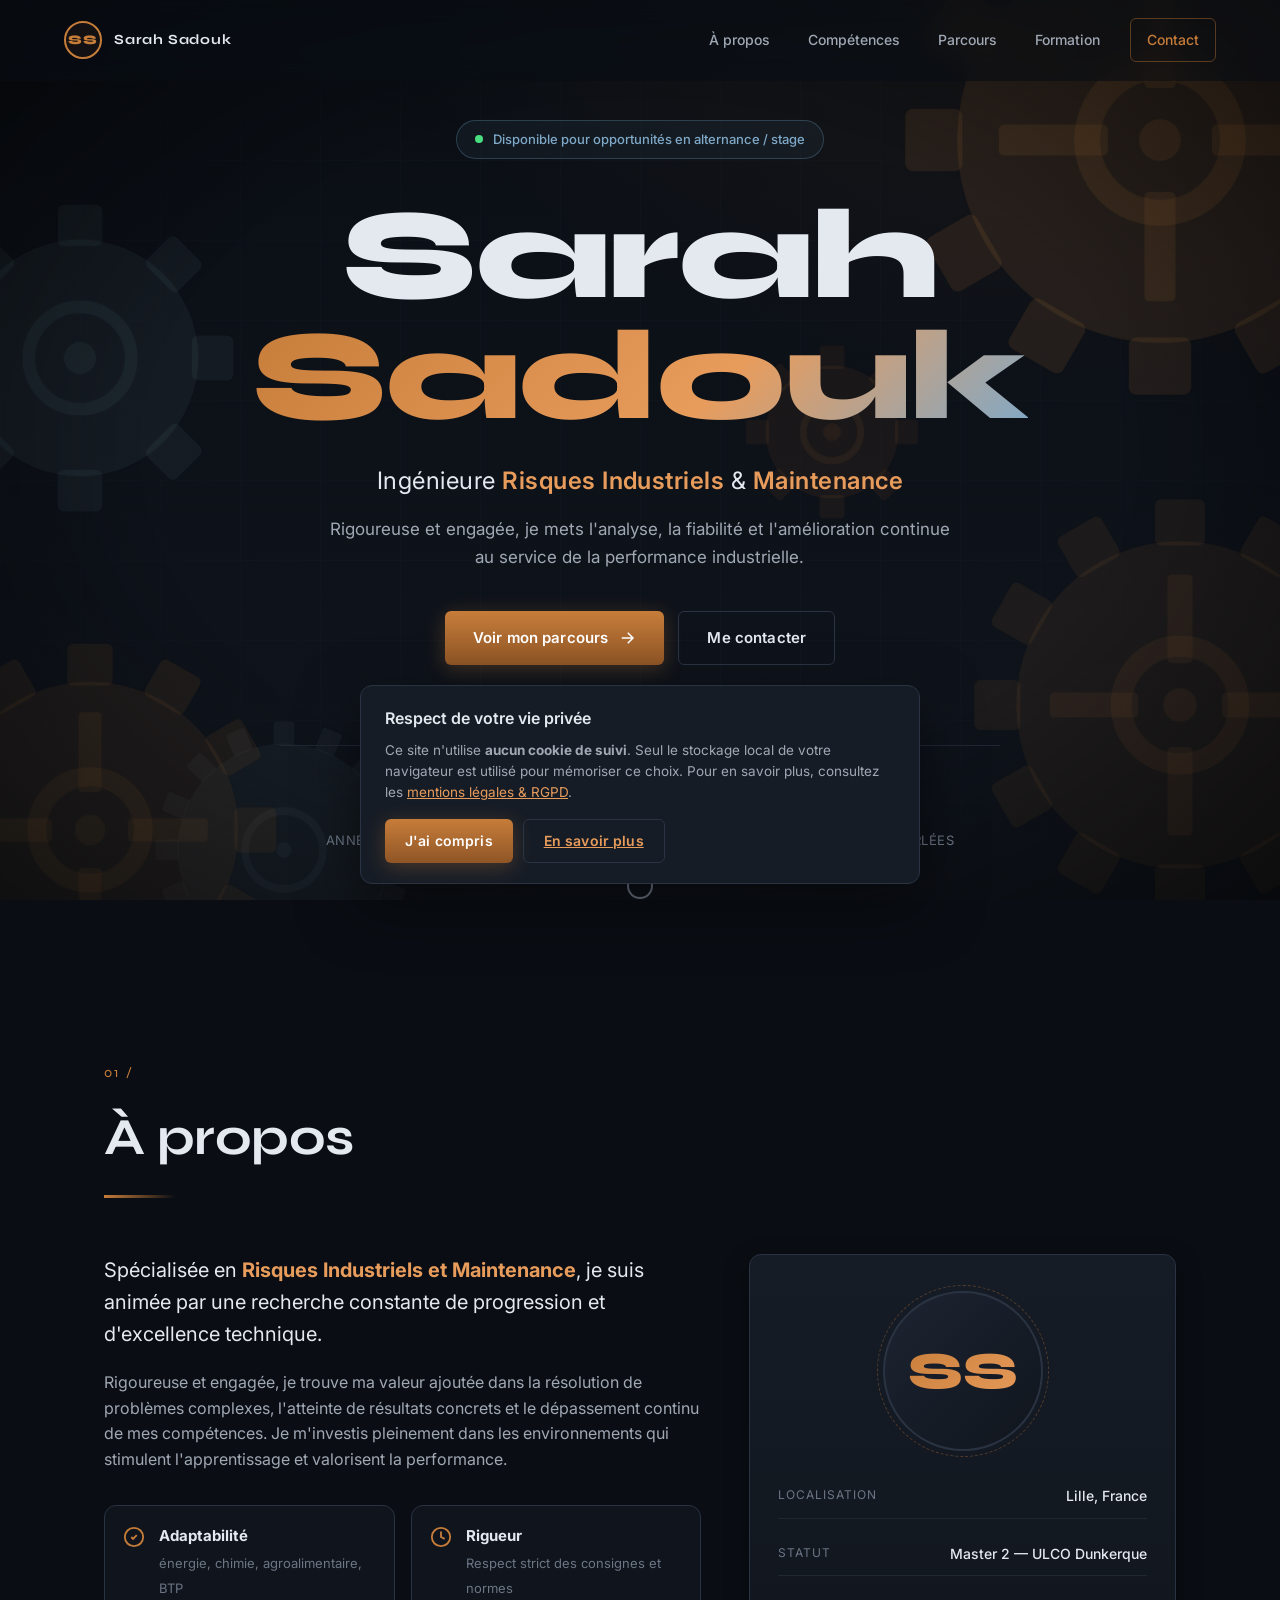
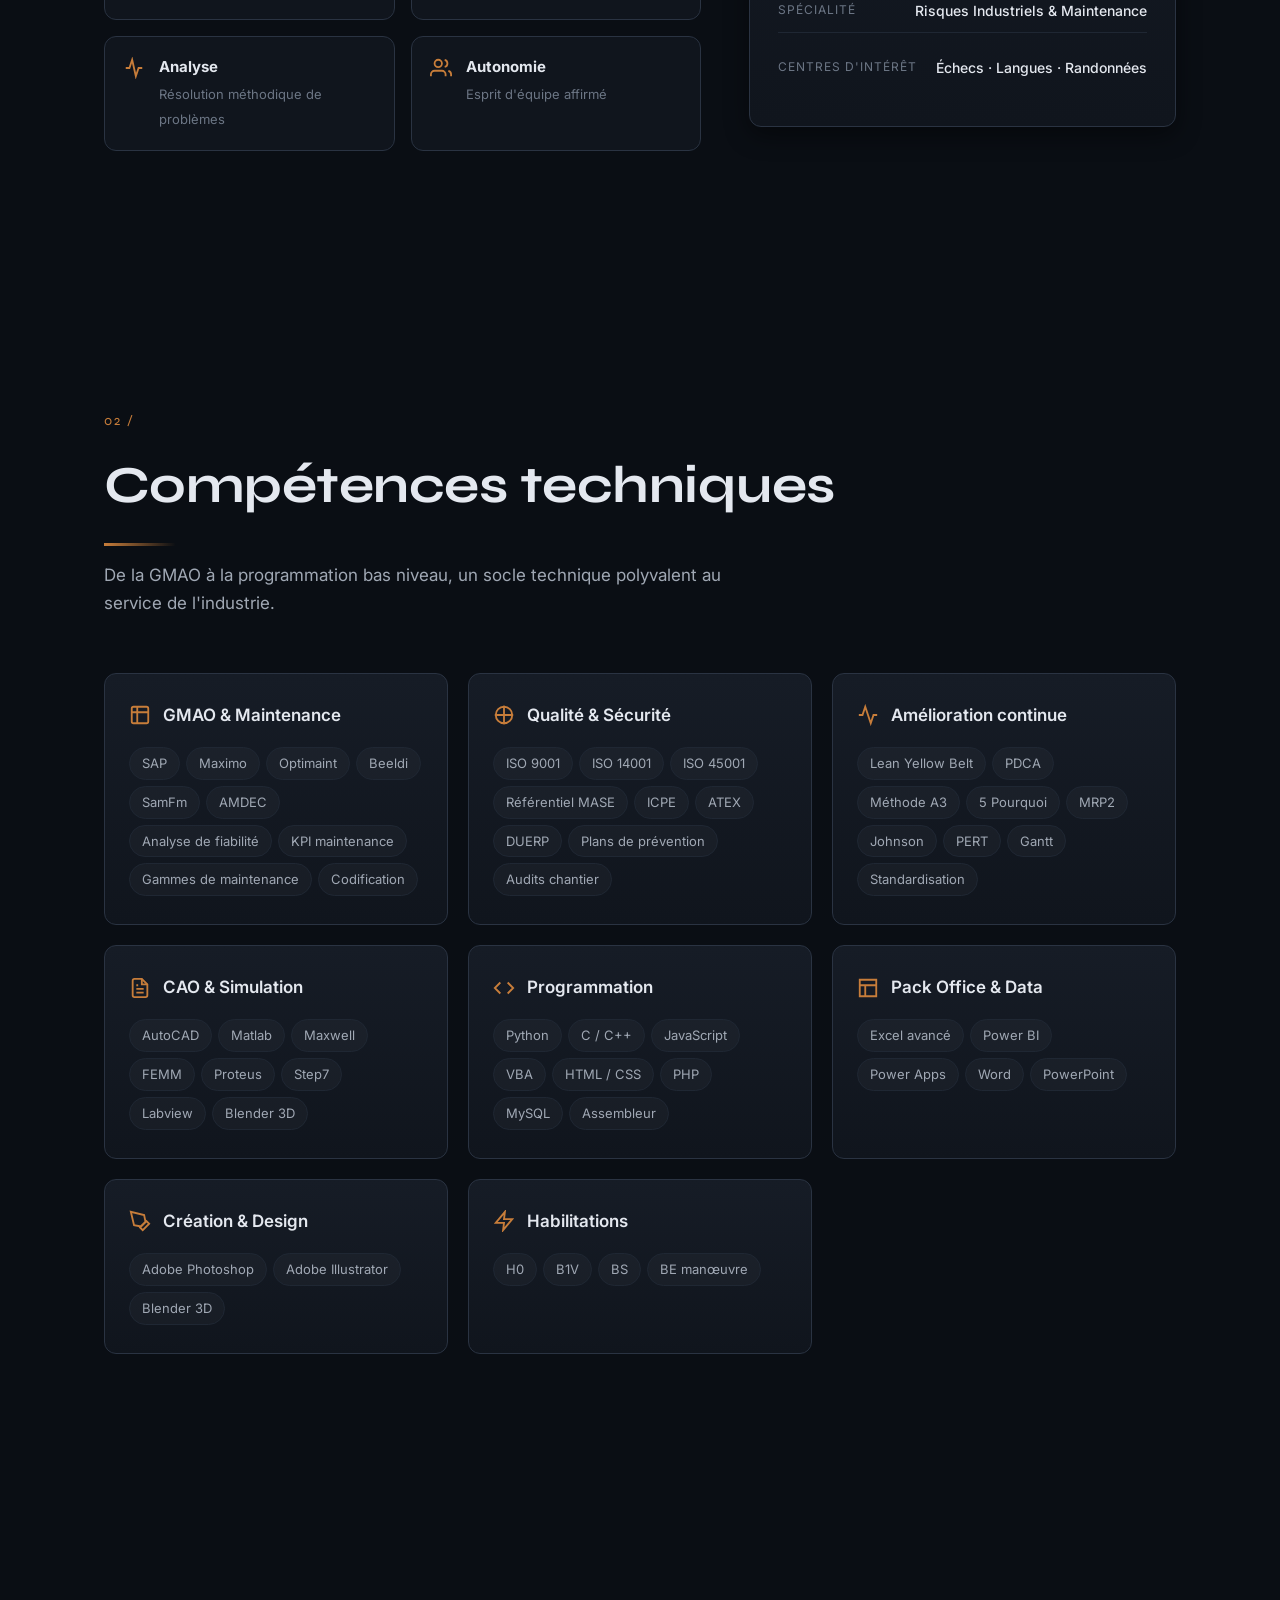
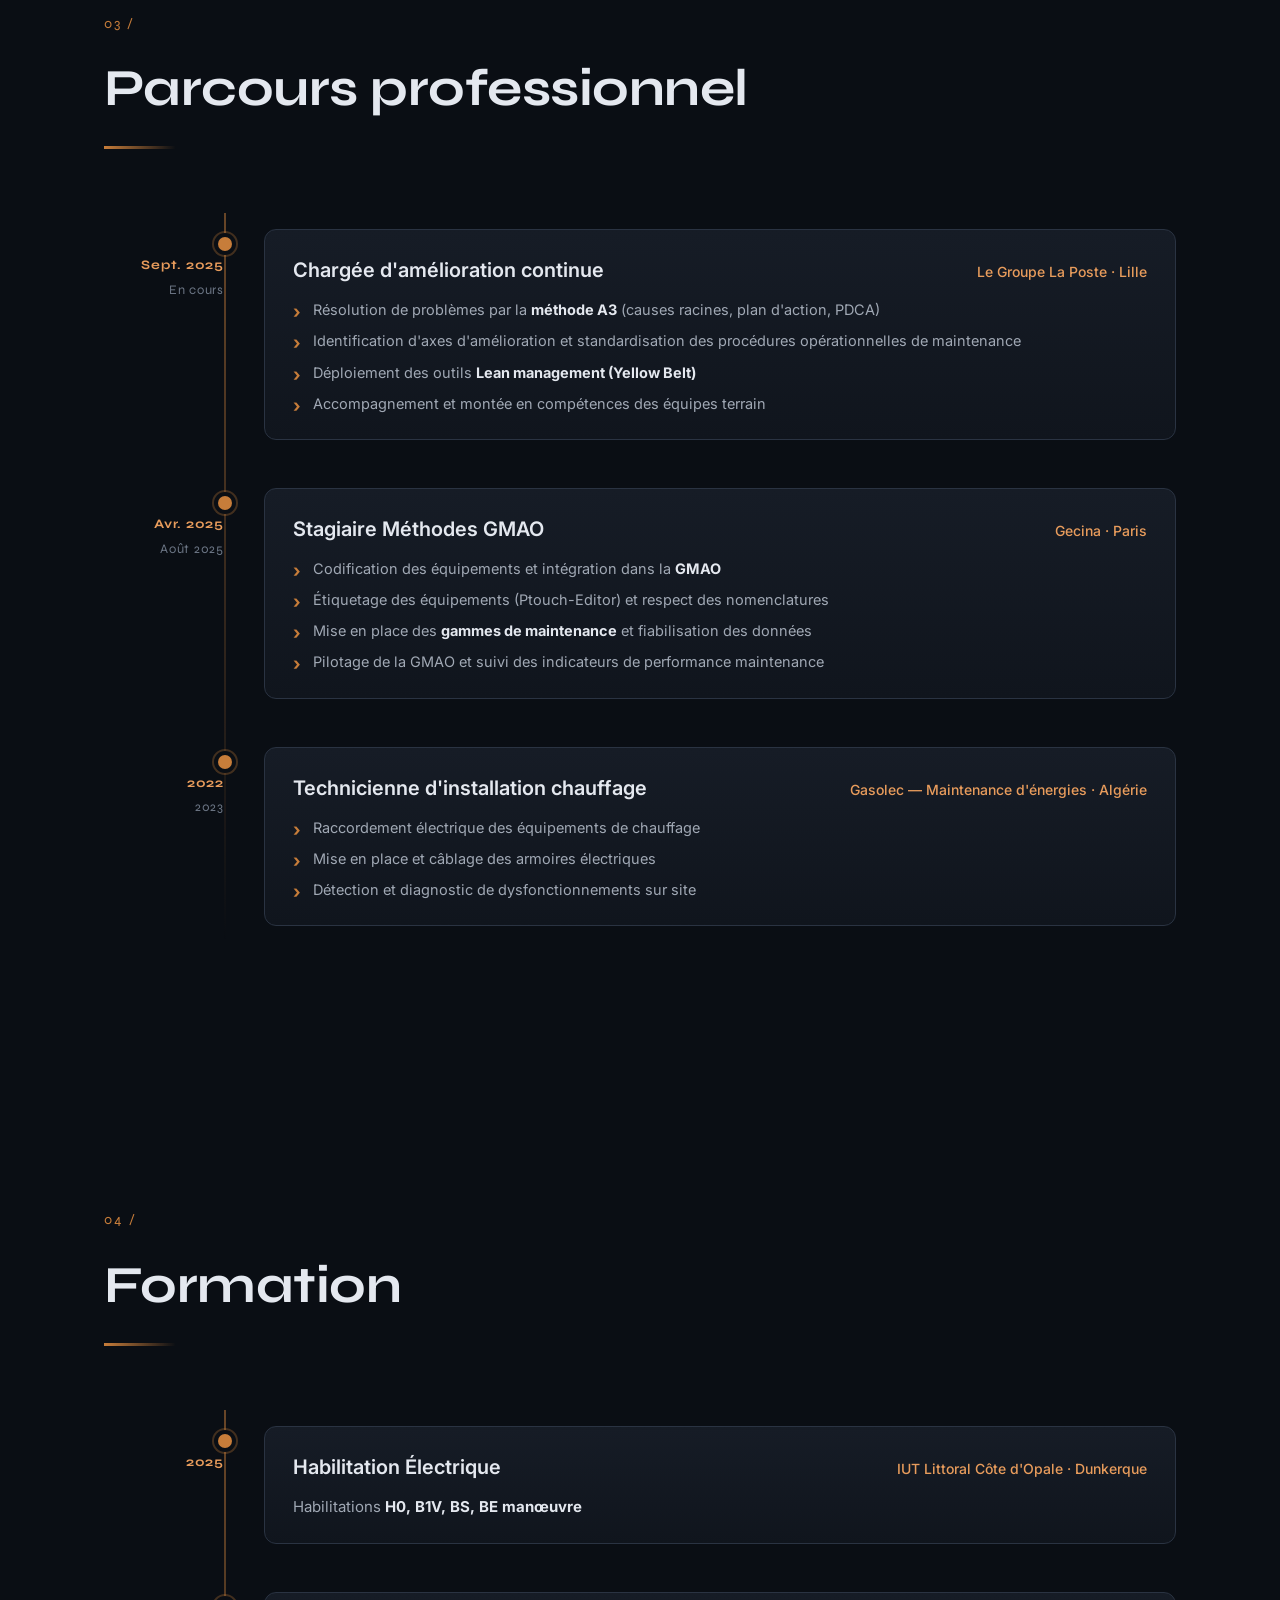
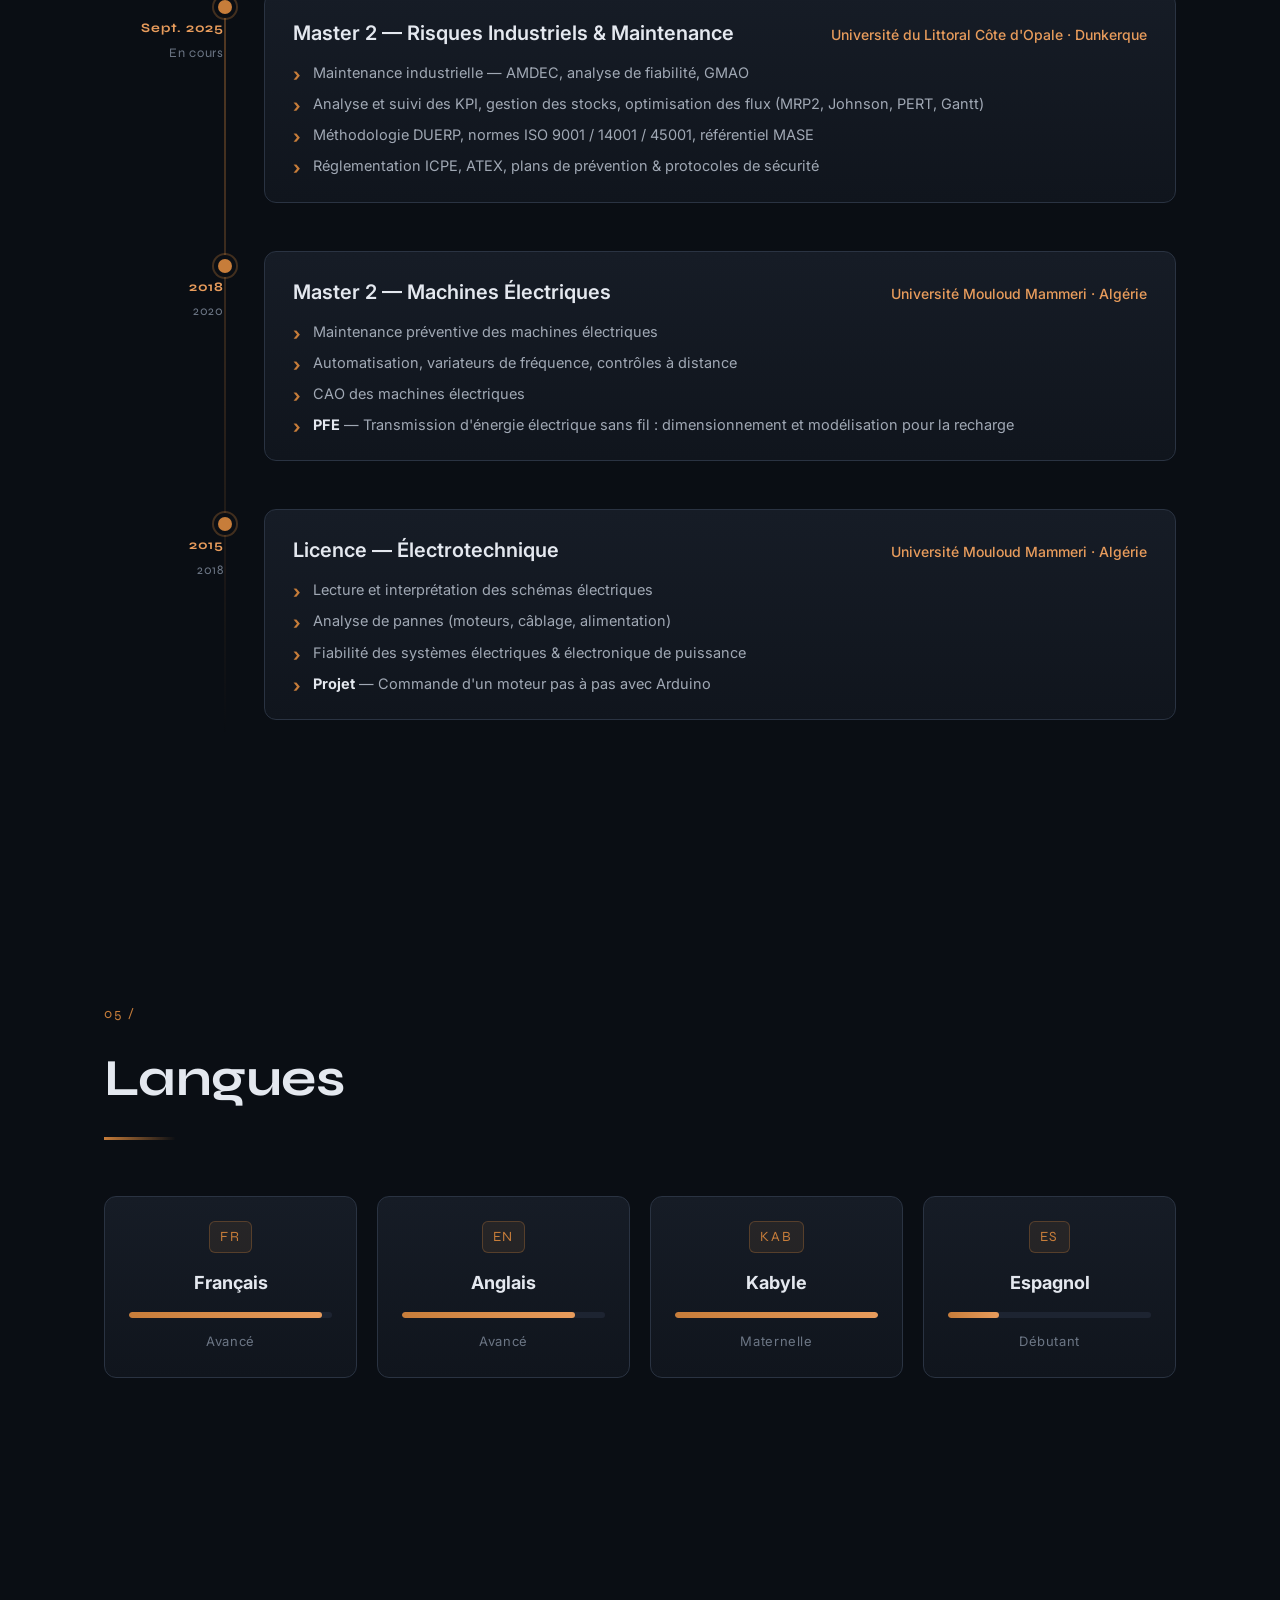
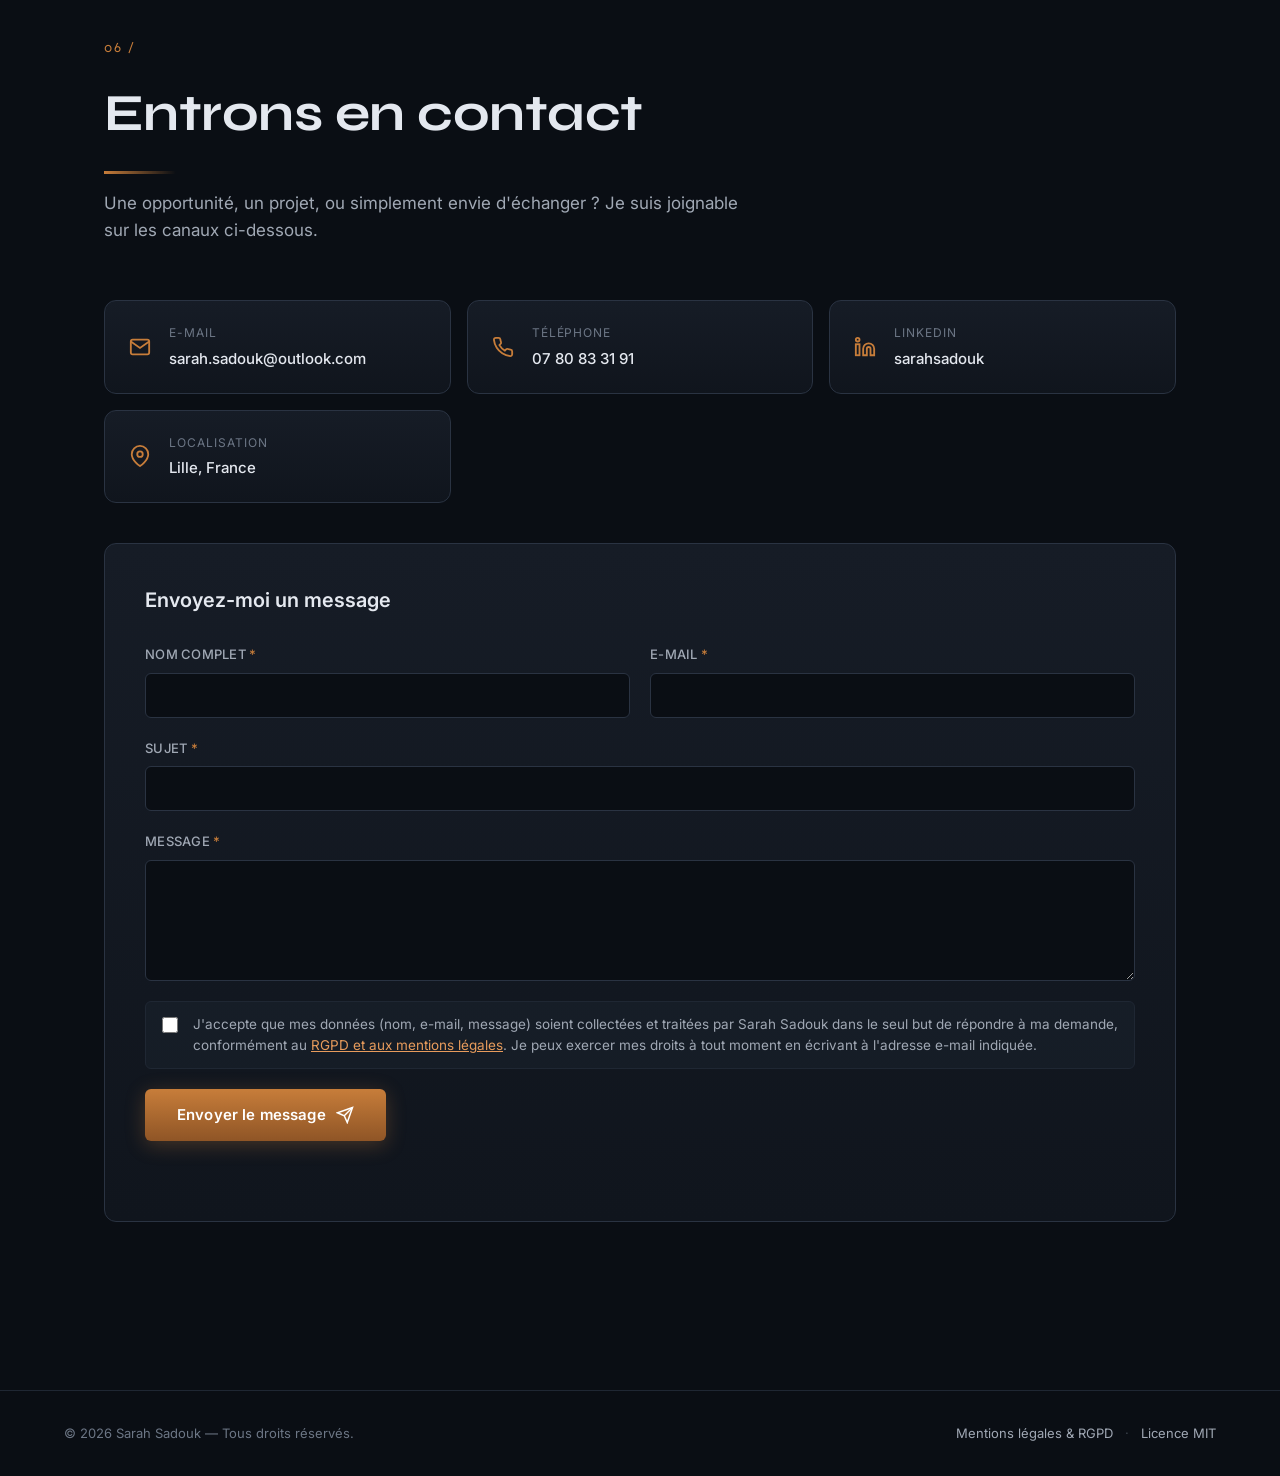
==== index.html @ bdd1e077 "refactor: swap Orbitron for Syne + scroll-driven gear rotation - font: Orbitron → Syne (more elegant" ====
<!DOCTYPE html>
<html lang="fr">
<head>
  <meta charset="UTF-8" />
  <meta name="viewport" content="width=device-width, initial-scale=1.0" />
  <meta name="description" content="Portfolio de Sarah Sadouk, ingénieure spécialisée en Risques Industriels et Maintenance, basée à Lille." />
  <meta name="author" content="Sarah Sadouk" />
  <title>Sarah Sadouk — Ingénieure Risques Industriels & Maintenance</title>
  <link rel="preconnect" href="https://fonts.googleapis.com" />
  <link rel="preconnect" href="https://fonts.gstatic.com" crossorigin />
  <link href="https://fonts.googleapis.com/css2?family=Syne:wght@500;600;700;800&family=Inter:wght@300;400;500;600;700&display=swap" rel="stylesheet" />
  <link rel="stylesheet" href="style.css" />
</head>
<body>

  <!-- Engrenages d'arrière-plan -->
  <div class="gears-bg" aria-hidden="true">
    <svg class="gear gear-1" viewBox="-100 -100 200 200"><use href="#gear-shape-12" /></svg>
    <svg class="gear gear-2" viewBox="-100 -100 200 200"><use href="#gear-shape-8" /></svg>
    <svg class="gear gear-3" viewBox="-100 -100 200 200"><use href="#gear-shape-12" /></svg>
    <svg class="gear gear-4" viewBox="-100 -100 200 200"><use href="#gear-shape-16" /></svg>
    <svg class="gear gear-5" viewBox="-100 -100 200 200"><use href="#gear-shape-8" /></svg>
    <svg class="gear gear-6" viewBox="-100 -100 200 200"><use href="#gear-shape-12" /></svg>
    <div class="grid-overlay"></div>
    <div class="vignette"></div>
  </div>

  <!-- Définitions SVG réutilisables -->
  <svg width="0" height="0" style="position:absolute" aria-hidden="true">
    <defs>
      <!-- Engrenage 12 dents -->
      <g id="gear-shape-12">
        <g>
          <rect x="-12" y="-98" width="24" height="22" rx="3" />
          <rect x="-12" y="-98" width="24" height="22" rx="3" transform="rotate(30)" />
          <rect x="-12" y="-98" width="24" height="22" rx="3" transform="rotate(60)" />
          <rect x="-12" y="-98" width="24" height="22" rx="3" transform="rotate(90)" />
          <rect x="-12" y="-98" width="24" height="22" rx="3" transform="rotate(120)" />
          <rect x="-12" y="-98" width="24" height="22" rx="3" transform="rotate(150)" />
          <rect x="-12" y="-98" width="24" height="22" rx="3" transform="rotate(180)" />
          <rect x="-12" y="-98" width="24" height="22" rx="3" transform="rotate(210)" />
          <rect x="-12" y="-98" width="24" height="22" rx="3" transform="rotate(240)" />
          <rect x="-12" y="-98" width="24" height="22" rx="3" transform="rotate(270)" />
          <rect x="-12" y="-98" width="24" height="22" rx="3" transform="rotate(300)" />
          <rect x="-12" y="-98" width="24" height="22" rx="3" transform="rotate(330)" />
          <circle r="78" />
          <circle r="28" fill="transparent" stroke="currentColor" stroke-width="10" />
          <circle r="8" />
          <!-- Branches -->
          <rect x="-6" y="-62" width="12" height="42" rx="2" />
          <rect x="-6" y="-62" width="12" height="42" rx="2" transform="rotate(90)" />
          <rect x="-6" y="-62" width="12" height="42" rx="2" transform="rotate(180)" />
          <rect x="-6" y="-62" width="12" height="42" rx="2" transform="rotate(270)" />
        </g>
      </g>
      <!-- Engrenage 8 dents -->
      <g id="gear-shape-8">
        <g>
          <rect x="-14" y="-96" width="28" height="26" rx="4" />
          <rect x="-14" y="-96" width="28" height="26" rx="4" transform="rotate(45)" />
          <rect x="-14" y="-96" width="28" height="26" rx="4" transform="rotate(90)" />
          <rect x="-14" y="-96" width="28" height="26" rx="4" transform="rotate(135)" />
          <rect x="-14" y="-96" width="28" height="26" rx="4" transform="rotate(180)" />
          <rect x="-14" y="-96" width="28" height="26" rx="4" transform="rotate(225)" />
          <rect x="-14" y="-96" width="28" height="26" rx="4" transform="rotate(270)" />
          <rect x="-14" y="-96" width="28" height="26" rx="4" transform="rotate(315)" />
          <circle r="74" />
          <circle r="32" fill="transparent" stroke="currentColor" stroke-width="8" />
          <circle r="10" />
        </g>
      </g>
      <!-- Engrenage 16 dents -->
      <g id="gear-shape-16">
        <g>
          <rect x="-8" y="-99" width="16" height="18" rx="2" />
          <rect x="-8" y="-99" width="16" height="18" rx="2" transform="rotate(22.5)" />
          <rect x="-8" y="-99" width="16" height="18" rx="2" transform="rotate(45)" />
          <rect x="-8" y="-99" width="16" height="18" rx="2" transform="rotate(67.5)" />
          <rect x="-8" y="-99" width="16" height="18" rx="2" transform="rotate(90)" />
          <rect x="-8" y="-99" width="16" height="18" rx="2" transform="rotate(112.5)" />
          <rect x="-8" y="-99" width="16" height="18" rx="2" transform="rotate(135)" />
          <rect x="-8" y="-99" width="16" height="18" rx="2" transform="rotate(157.5)" />
          <rect x="-8" y="-99" width="16" height="18" rx="2" transform="rotate(180)" />
          <rect x="-8" y="-99" width="16" height="18" rx="2" transform="rotate(202.5)" />
          <rect x="-8" y="-99" width="16" height="18" rx="2" transform="rotate(225)" />
          <rect x="-8" y="-99" width="16" height="18" rx="2" transform="rotate(247.5)" />
          <rect x="-8" y="-99" width="16" height="18" rx="2" transform="rotate(270)" />
          <rect x="-8" y="-99" width="16" height="18" rx="2" transform="rotate(292.5)" />
          <rect x="-8" y="-99" width="16" height="18" rx="2" transform="rotate(315)" />
          <rect x="-8" y="-99" width="16" height="18" rx="2" transform="rotate(337.5)" />
          <circle r="82" />
          <circle r="30" fill="transparent" stroke="currentColor" stroke-width="6" />
          <circle r="6" />
        </g>
      </g>
    </defs>
  </svg>

  <!-- Barre de navigation -->
  <nav class="nav">
    <a href="#hero" class="nav-logo">
      <span class="logo-mark">SS</span>
      <span class="logo-text">Sarah Sadouk</span>
    </a>
    <button class="nav-toggle" aria-label="Ouvrir le menu" aria-expanded="false">
      <span></span><span></span><span></span>
    </button>
    <ul class="nav-links">
      <li><a href="#about">À propos</a></li>
      <li><a href="#competences">Compétences</a></li>
      <li><a href="#experiences">Parcours</a></li>
      <li><a href="#formations">Formation</a></li>
      <li><a href="#contact" class="cta">Contact</a></li>
    </ul>
  </nav>

  <main>

    <!-- HERO -->
    <section id="hero" class="hero">
      <div class="hero-content">
        <div class="hero-tag">
          <span class="pulse"></span>
          Disponible pour opportunités en alternance / stage
        </div>
        <h1 class="hero-title">
          <span class="title-line">Sarah</span>
          <span class="title-line accent">Sadouk</span>
        </h1>
        <p class="hero-subtitle">
          Ingénieure <strong>Risques Industriels</strong> &amp; <strong>Maintenance</strong>
        </p>
        <p class="hero-desc">
          Rigoureuse et engagée, je mets l'analyse, la fiabilité et l'amélioration continue au service de la performance industrielle.
        </p>
        <div class="hero-actions">
          <a href="#experiences" class="btn btn-primary">
            Voir mon parcours
            <svg width="18" height="18" viewBox="0 0 24 24" fill="none" stroke="currentColor" stroke-width="2"><path d="M5 12h14M13 5l7 7-7 7"/></svg>
          </a>
          <a href="#contact" class="btn btn-ghost">Me contacter</a>
        </div>
        <div class="hero-stats">
          <div class="stat"><span class="stat-num">10+</span><span class="stat-label">Années de formation technique</span></div>
          <div class="stat"><span class="stat-num">5</span><span class="stat-label">GMAO maîtrisées</span></div>
          <div class="stat"><span class="stat-num">4</span><span class="stat-label">Langues parlées</span></div>
        </div>
      </div>

      <a href="#about" class="scroll-indicator" aria-label="Descendre">
        <span></span>
      </a>
    </section>

    <!-- À PROPOS -->
    <section id="about" class="section">
      <div class="section-head">
        <span class="section-num">01 /</span>
        <h2 class="section-title">À propos</h2>
      </div>
      <div class="about-grid">
        <div class="about-text">
          <p class="lead">
            Spécialisée en <strong>Risques Industriels et Maintenance</strong>, je suis animée par une recherche constante de progression et d'excellence technique.
          </p>
          <p>
            Rigoureuse et engagée, je trouve ma valeur ajoutée dans la résolution de problèmes complexes, l'atteinte de résultats concrets et le dépassement continu de mes compétences. Je m'investis pleinement dans les environnements qui stimulent l'apprentissage et valorisent la performance.
          </p>
          <div class="traits">
            <div class="trait">
              <svg viewBox="0 0 24 24" fill="none" stroke="currentColor" stroke-width="2"><path d="M9 12l2 2 4-4"/><circle cx="12" cy="12" r="10"/></svg>
              <div><strong>Adaptabilité</strong><span>énergie, chimie, agroalimentaire, BTP</span></div>
            </div>
            <div class="trait">
              <svg viewBox="0 0 24 24" fill="none" stroke="currentColor" stroke-width="2"><circle cx="12" cy="12" r="10"/><path d="M12 6v6l4 2"/></svg>
              <div><strong>Rigueur</strong><span>Respect strict des consignes et normes</span></div>
            </div>
            <div class="trait">
              <svg viewBox="0 0 24 24" fill="none" stroke="currentColor" stroke-width="2"><path d="M3 12h4l3-9 4 18 3-9h4"/></svg>
              <div><strong>Analyse</strong><span>Résolution méthodique de problèmes</span></div>
            </div>
            <div class="trait">
              <svg viewBox="0 0 24 24" fill="none" stroke="currentColor" stroke-width="2"><path d="M17 21v-2a4 4 0 0 0-4-4H5a4 4 0 0 0-4 4v2"/><circle cx="9" cy="7" r="4"/><path d="M23 21v-2a4 4 0 0 0-3-3.87M16 3.13a4 4 0 0 1 0 7.75"/></svg>
              <div><strong>Autonomie</strong><span>Esprit d'équipe affirmé</span></div>
            </div>
          </div>
        </div>

        <div class="about-card">
          <div class="about-photo">
            <div class="photo-frame">
              <div class="photo-initials">SS</div>
              <div class="photo-ring"></div>
            </div>
          </div>
          <dl class="info-list">
            <div><dt>Localisation</dt><dd>Lille, France</dd></div>
            <div><dt>Statut</dt><dd>Master 2 — ULCO Dunkerque</dd></div>
            <div><dt>Spécialité</dt><dd>Risques Industriels &amp; Maintenance</dd></div>
            <div><dt>Centres d'intérêt</dt><dd>Échecs · Langues · Randonnées</dd></div>
          </dl>
        </div>
      </div>
    </section>

    <!-- COMPÉTENCES -->
    <section id="competences" class="section">
      <div class="section-head">
        <span class="section-num">02 /</span>
        <h2 class="section-title">Compétences techniques</h2>
        <p class="section-intro">De la GMAO à la programmation bas niveau, un socle technique polyvalent au service de l'industrie.</p>
      </div>

      <div class="comp-grid">
        <article class="comp-card">
          <header>
            <svg viewBox="0 0 24 24" fill="none" stroke="currentColor" stroke-width="2"><rect x="3" y="3" width="18" height="18" rx="2"/><path d="M3 9h18M9 3v18"/></svg>
            <h3>GMAO &amp; Maintenance</h3>
          </header>
          <ul class="tag-list">
            <li>SAP</li><li>Maximo</li><li>Optimaint</li><li>Beeldi</li><li>SamFm</li>
            <li>AMDEC</li><li>Analyse de fiabilité</li><li>KPI maintenance</li>
            <li>Gammes de maintenance</li><li>Codification</li>
          </ul>
        </article>

        <article class="comp-card">
          <header>
            <svg viewBox="0 0 24 24" fill="none" stroke="currentColor" stroke-width="2"><path d="M12 2v20M2 12h20"/><circle cx="12" cy="12" r="9"/></svg>
            <h3>Qualité &amp; Sécurité</h3>
          </header>
          <ul class="tag-list">
            <li>ISO 9001</li><li>ISO 14001</li><li>ISO 45001</li><li>Référentiel MASE</li>
            <li>ICPE</li><li>ATEX</li><li>DUERP</li><li>Plans de prévention</li>
            <li>Audits chantier</li>
          </ul>
        </article>

        <article class="comp-card">
          <header>
            <svg viewBox="0 0 24 24" fill="none" stroke="currentColor" stroke-width="2"><path d="M22 12h-4l-3 9L9 3l-3 9H2"/></svg>
            <h3>Amélioration continue</h3>
          </header>
          <ul class="tag-list">
            <li>Lean Yellow Belt</li><li>PDCA</li><li>Méthode A3</li><li>5 Pourquoi</li>
            <li>MRP2</li><li>Johnson</li><li>PERT</li><li>Gantt</li>
            <li>Standardisation</li>
          </ul>
        </article>

        <article class="comp-card">
          <header>
            <svg viewBox="0 0 24 24" fill="none" stroke="currentColor" stroke-width="2"><path d="M14 2H6a2 2 0 0 0-2 2v16a2 2 0 0 0 2 2h12a2 2 0 0 0 2-2V8z"/><path d="M14 2v6h6M16 13H8M16 17H8M10 9H8"/></svg>
            <h3>CAO &amp; Simulation</h3>
          </header>
          <ul class="tag-list">
            <li>AutoCAD</li><li>Matlab</li><li>Maxwell</li><li>FEMM</li>
            <li>Proteus</li><li>Step7</li><li>Labview</li><li>Blender 3D</li>
          </ul>
        </article>

        <article class="comp-card">
          <header>
            <svg viewBox="0 0 24 24" fill="none" stroke="currentColor" stroke-width="2"><polyline points="16 18 22 12 16 6"/><polyline points="8 6 2 12 8 18"/></svg>
            <h3>Programmation</h3>
          </header>
          <ul class="tag-list">
            <li>Python</li><li>C / C++</li><li>JavaScript</li><li>VBA</li>
            <li>HTML / CSS</li><li>PHP</li><li>MySQL</li><li>Assembleur</li>
          </ul>
        </article>

        <article class="comp-card">
          <header>
            <svg viewBox="0 0 24 24" fill="none" stroke="currentColor" stroke-width="2"><path d="M3 3h18v18H3z"/><path d="M3 9h18M9 21V9"/></svg>
            <h3>Pack Office &amp; Data</h3>
          </header>
          <ul class="tag-list">
            <li>Excel avancé</li><li>Power BI</li><li>Power Apps</li>
            <li>Word</li><li>PowerPoint</li>
          </ul>
        </article>

        <article class="comp-card">
          <header>
            <svg viewBox="0 0 24 24" fill="none" stroke="currentColor" stroke-width="2"><path d="M12 19l7-7 3 3-7 7-3-3z"/><path d="M18 13l-1.5-7.5L2 2l3.5 14.5L13 18l5-5z"/></svg>
            <h3>Création &amp; Design</h3>
          </header>
          <ul class="tag-list">
            <li>Adobe Photoshop</li><li>Adobe Illustrator</li><li>Blender 3D</li>
          </ul>
        </article>

        <article class="comp-card">
          <header>
            <svg viewBox="0 0 24 24" fill="none" stroke="currentColor" stroke-width="2"><path d="M13 2L3 14h9l-1 8 10-12h-9l1-8z"/></svg>
            <h3>Habilitations</h3>
          </header>
          <ul class="tag-list">
            <li>H0</li><li>B1V</li><li>BS</li><li>BE manœuvre</li>
          </ul>
        </article>
      </div>
    </section>

    <!-- EXPÉRIENCES -->
    <section id="experiences" class="section">
      <div class="section-head">
        <span class="section-num">03 /</span>
        <h2 class="section-title">Parcours professionnel</h2>
      </div>

      <ol class="timeline">
        <li class="timeline-item">
          <div class="timeline-date">
            <span class="date-start">Sept. 2025</span>
            <span class="date-end">En cours</span>
          </div>
          <div class="timeline-body">
            <div class="timeline-head">
              <h3>Chargée d'amélioration continue</h3>
              <span class="timeline-company">Le Groupe La Poste · Lille</span>
            </div>
            <ul class="timeline-points">
              <li>Résolution de problèmes par la <strong>méthode A3</strong> (causes racines, plan d'action, PDCA)</li>
              <li>Identification d'axes d'amélioration et standardisation des procédures opérationnelles de maintenance</li>
              <li>Déploiement des outils <strong>Lean management (Yellow Belt)</strong></li>
              <li>Accompagnement et montée en compétences des équipes terrain</li>
            </ul>
          </div>
        </li>

        <li class="timeline-item">
          <div class="timeline-date">
            <span class="date-start">Avr. 2025</span>
            <span class="date-end">Août 2025</span>
          </div>
          <div class="timeline-body">
            <div class="timeline-head">
              <h3>Stagiaire Méthodes GMAO</h3>
              <span class="timeline-company">Gecina · Paris</span>
            </div>
            <ul class="timeline-points">
              <li>Codification des équipements et intégration dans la <strong>GMAO</strong></li>
              <li>Étiquetage des équipements (Ptouch-Editor) et respect des nomenclatures</li>
              <li>Mise en place des <strong>gammes de maintenance</strong> et fiabilisation des données</li>
              <li>Pilotage de la GMAO et suivi des indicateurs de performance maintenance</li>
            </ul>
          </div>
        </li>

        <li class="timeline-item">
          <div class="timeline-date">
            <span class="date-start">2022</span>
            <span class="date-end">2023</span>
          </div>
          <div class="timeline-body">
            <div class="timeline-head">
              <h3>Technicienne d'installation chauffage</h3>
              <span class="timeline-company">Gasolec — Maintenance d'énergies · Algérie</span>
            </div>
            <ul class="timeline-points">
              <li>Raccordement électrique des équipements de chauffage</li>
              <li>Mise en place et câblage des armoires électriques</li>
              <li>Détection et diagnostic de dysfonctionnements sur site</li>
            </ul>
          </div>
        </li>
      </ol>
    </section>

    <!-- FORMATIONS -->
    <section id="formations" class="section">
      <div class="section-head">
        <span class="section-num">04 /</span>
        <h2 class="section-title">Formation</h2>
      </div>

      <ol class="timeline timeline-alt">
        <li class="timeline-item">
          <div class="timeline-date">
            <span class="date-start">2025</span>
          </div>
          <div class="timeline-body">
            <div class="timeline-head">
              <h3>Habilitation Électrique</h3>
              <span class="timeline-company">IUT Littoral Côte d'Opale · Dunkerque</span>
            </div>
            <p class="timeline-lead">Habilitations <strong>H0, B1V, BS, BE manœuvre</strong></p>
          </div>
        </li>

        <li class="timeline-item">
          <div class="timeline-date">
            <span class="date-start">Sept. 2025</span>
            <span class="date-end">En cours</span>
          </div>
          <div class="timeline-body">
            <div class="timeline-head">
              <h3>Master 2 — Risques Industriels &amp; Maintenance</h3>
              <span class="timeline-company">Université du Littoral Côte d'Opale · Dunkerque</span>
            </div>
            <ul class="timeline-points">
              <li>Maintenance industrielle — AMDEC, analyse de fiabilité, GMAO</li>
              <li>Analyse et suivi des KPI, gestion des stocks, optimisation des flux (MRP2, Johnson, PERT, Gantt)</li>
              <li>Méthodologie DUERP, normes ISO 9001 / 14001 / 45001, référentiel MASE</li>
              <li>Réglementation ICPE, ATEX, plans de prévention &amp; protocoles de sécurité</li>
            </ul>
          </div>
        </li>

        <li class="timeline-item">
          <div class="timeline-date">
            <span class="date-start">2018</span>
            <span class="date-end">2020</span>
          </div>
          <div class="timeline-body">
            <div class="timeline-head">
              <h3>Master 2 — Machines Électriques</h3>
              <span class="timeline-company">Université Mouloud Mammeri · Algérie</span>
            </div>
            <ul class="timeline-points">
              <li>Maintenance préventive des machines électriques</li>
              <li>Automatisation, variateurs de fréquence, contrôles à distance</li>
              <li>CAO des machines électriques</li>
              <li><strong>PFE</strong> — Transmission d'énergie électrique sans fil : dimensionnement et modélisation pour la recharge</li>
            </ul>
          </div>
        </li>

        <li class="timeline-item">
          <div class="timeline-date">
            <span class="date-start">2015</span>
            <span class="date-end">2018</span>
          </div>
          <div class="timeline-body">
            <div class="timeline-head">
              <h3>Licence — Électrotechnique</h3>
              <span class="timeline-company">Université Mouloud Mammeri · Algérie</span>
            </div>
            <ul class="timeline-points">
              <li>Lecture et interprétation des schémas électriques</li>
              <li>Analyse de pannes (moteurs, câblage, alimentation)</li>
              <li>Fiabilité des systèmes électriques &amp; électronique de puissance</li>
              <li><strong>Projet</strong> — Commande d'un moteur pas à pas avec Arduino</li>
            </ul>
          </div>
        </li>
      </ol>
    </section>

    <!-- LANGUES -->
    <section id="langues" class="section">
      <div class="section-head">
        <span class="section-num">05 /</span>
        <h2 class="section-title">Langues</h2>
      </div>
      <div class="lang-grid">
        <div class="lang-card">
          <span class="lang-flag">FR</span>
          <h3>Français</h3>
          <div class="lang-bar"><span style="width:95%"></span></div>
          <span class="lang-level">Avancé</span>
        </div>
        <div class="lang-card">
          <span class="lang-flag">EN</span>
          <h3>Anglais</h3>
          <div class="lang-bar"><span style="width:85%"></span></div>
          <span class="lang-level">Avancé</span>
        </div>
        <div class="lang-card">
          <span class="lang-flag">KAB</span>
          <h3>Kabyle</h3>
          <div class="lang-bar"><span style="width:100%"></span></div>
          <span class="lang-level">Maternelle</span>
        </div>
        <div class="lang-card">
          <span class="lang-flag">ES</span>
          <h3>Espagnol</h3>
          <div class="lang-bar"><span style="width:25%"></span></div>
          <span class="lang-level">Débutant</span>
        </div>
      </div>
    </section>

    <!-- CONTACT -->
    <section id="contact" class="section contact">
      <div class="section-head">
        <span class="section-num">06 /</span>
        <h2 class="section-title">Entrons en contact</h2>
        <p class="section-intro">Une opportunité, un projet, ou simplement envie d'échanger ? Je suis joignable sur les canaux ci-dessous.</p>
      </div>

      <div class="contact-grid">
        <a class="contact-card" href="mailto:sarah.sadouk@outlook.com">
          <svg viewBox="0 0 24 24" fill="none" stroke="currentColor" stroke-width="2"><path d="M4 4h16c1.1 0 2 .9 2 2v12c0 1.1-.9 2-2 2H4c-1.1 0-2-.9-2-2V6c0-1.1.9-2 2-2z"/><polyline points="22,6 12,13 2,6"/></svg>
          <div>
            <span class="contact-label">E-mail</span>
            <span class="contact-value">sarah.sadouk@outlook.com</span>
          </div>
        </a>

        <a class="contact-card" href="tel:+33780833191">
          <svg viewBox="0 0 24 24" fill="none" stroke="currentColor" stroke-width="2"><path d="M22 16.92v3a2 2 0 0 1-2.18 2 19.79 19.79 0 0 1-8.63-3.07 19.5 19.5 0 0 1-6-6 19.79 19.79 0 0 1-3.07-8.67A2 2 0 0 1 4.11 2h3a2 2 0 0 1 2 1.72 12.84 12.84 0 0 0 .7 2.81 2 2 0 0 1-.45 2.11L8.09 9.91a16 16 0 0 0 6 6l1.27-1.27a2 2 0 0 1 2.11-.45 12.84 12.84 0 0 0 2.81.7A2 2 0 0 1 22 16.92z"/></svg>
          <div>
            <span class="contact-label">Téléphone</span>
            <span class="contact-value">07 80 83 31 91</span>
          </div>
        </a>

        <a class="contact-card" href="https://www.linkedin.com/in/sarahsadouk-0279a5334" target="_blank" rel="noopener">
          <svg viewBox="0 0 24 24" fill="none" stroke="currentColor" stroke-width="2"><path d="M16 8a6 6 0 0 1 6 6v7h-4v-7a2 2 0 0 0-4 0v7h-4v-7a6 6 0 0 1 6-6z"/><rect x="2" y="9" width="4" height="12"/><circle cx="4" cy="4" r="2"/></svg>
          <div>
            <span class="contact-label">LinkedIn</span>
            <span class="contact-value">sarahsadouk</span>
          </div>
        </a>

        <div class="contact-card static">
          <svg viewBox="0 0 24 24" fill="none" stroke="currentColor" stroke-width="2"><path d="M21 10c0 7-9 13-9 13s-9-6-9-13a9 9 0 0 1 18 0z"/><circle cx="12" cy="10" r="3"/></svg>
          <div>
            <span class="contact-label">Localisation</span>
            <span class="contact-value">Lille, France</span>
          </div>
        </div>
      </div>

      <!-- Formulaire de contact (Formspree) -->
      <form id="contact-form" class="contact-form" action="https://formspree.io/f/YOUR_FORMSPREE_ID" method="POST" novalidate>
        <h3 class="form-title">Envoyez-moi un message</h3>

        <div class="form-row">
          <label class="field">
            <span class="field-label">Nom complet <em>*</em></span>
            <input type="text" name="name" required autocomplete="name" />
          </label>
          <label class="field">
            <span class="field-label">E-mail <em>*</em></span>
            <input type="email" name="email" required autocomplete="email" />
          </label>
        </div>

        <label class="field">
          <span class="field-label">Sujet <em>*</em></span>
          <input type="text" name="subject" required />
        </label>

        <label class="field">
          <span class="field-label">Message <em>*</em></span>
          <textarea name="message" rows="5" required></textarea>
        </label>

        <!-- Honeypot anti-spam -->
        <input type="text" name="_gotcha" style="display:none" tabindex="-1" autocomplete="off" aria-hidden="true" />

        <label class="field-check">
          <input type="checkbox" name="rgpd-consent" required />
          <span>
            J'accepte que mes données (nom, e-mail, message) soient collectées et traitées par Sarah Sadouk dans le seul but de répondre à ma demande, conformément au <a href="mentions-legales.html" target="_blank" rel="noopener">RGPD et aux mentions légales</a>. Je peux exercer mes droits à tout moment en écrivant à l'adresse e-mail indiquée.
          </span>
        </label>

        <button type="submit" class="btn btn-primary form-submit">
          <span class="btn-label">Envoyer le message</span>
          <svg width="18" height="18" viewBox="0 0 24 24" fill="none" stroke="currentColor" stroke-width="2"><line x1="22" y1="2" x2="11" y2="13"/><polygon points="22 2 15 22 11 13 2 9 22 2"/></svg>
        </button>

        <p class="form-feedback" role="status" aria-live="polite"></p>
      </form>
    </section>

  </main>

  <!-- Bannière d'information RGPD -->
  <div class="cookie-banner" id="cookie-banner" role="dialog" aria-labelledby="cookie-title" aria-describedby="cookie-desc" hidden>
    <div class="cookie-inner">
      <h3 id="cookie-title">Respect de votre vie privée</h3>
      <p id="cookie-desc">
        Ce site n'utilise <strong>aucun cookie de suivi</strong>. Seul le stockage local de votre navigateur est utilisé pour mémoriser ce choix. Pour en savoir plus, consultez les <a href="mentions-legales.html">mentions légales &amp; RGPD</a>.
      </p>
      <div class="cookie-actions">
        <button type="button" class="btn btn-primary" id="cookie-accept">J'ai compris</button>
        <a href="mentions-legales.html" class="btn btn-ghost">En savoir plus</a>
      </div>
    </div>
  </div>

  <footer class="footer">
    <div class="footer-inner">
      <span>© <span id="year"></span> Sarah Sadouk — Tous droits réservés.</span>
      <span class="footer-meta">
        <a href="mentions-legales.html">Mentions légales &amp; RGPD</a>
        <span class="sep">·</span>
        <a href="https://github.com/sarah-sadouk/Portfolio/blob/main/LICENSE" target="_blank" rel="noopener">Licence MIT</a>
      </span>
    </div>
  </footer>

  <script src="script.js"></script>
</body>
</html>
---- style.css ----
/* =========================================================
   Portfolio Sarah Sadouk — Industrial Theme
   ========================================================= */

:root {
  /* Palette industrielle */
  --bg-0: #0a0e14;
  --bg-1: #10151d;
  --bg-2: #161c26;
  --bg-3: #1d2431;
  --line: #2a3342;
  --line-soft: #1f2733;

  --text: #e4e8ef;
  --text-dim: #a0a8b4;
  --text-mute: #6c7685;

  --copper: #c77d3a;
  --copper-bright: #e89c5c;
  --copper-dark: #8f5526;
  --steel: #5d8aa8;
  --steel-bright: #7fa9c9;

  --gear-tint: rgba(199, 125, 58, 0.08);

  --radius: 6px;
  --radius-lg: 12px;

  --shadow-sm: 0 1px 2px rgba(0,0,0,.4);
  --shadow-md: 0 8px 24px rgba(0,0,0,.45);
  --shadow-lg: 0 20px 60px rgba(0,0,0,.5);

  --t-fast: 180ms cubic-bezier(.2,.8,.2,1);
  --t-med: 360ms cubic-bezier(.2,.8,.2,1);

  --font-display: 'Syne', 'Inter', system-ui, sans-serif;
  --font-body: 'Inter', system-ui, -apple-system, Segoe UI, Roboto, sans-serif;

  --container: 1200px;
}

/* Reset */
*, *::before, *::after { box-sizing: border-box; }
html { scroll-behavior: smooth; scroll-padding-top: 80px; }
body {
  margin: 0;
  font-family: var(--font-body);
  font-size: 16px;
  line-height: 1.6;
  color: var(--text);
  background: var(--bg-0);
  -webkit-font-smoothing: antialiased;
  overflow-x: hidden;
}

img { max-width: 100%; display: block; }
button { font: inherit; cursor: pointer; border: none; background: none; color: inherit; }
a { color: inherit; text-decoration: none; }

/* =========================================================
   Arrière-plan industriel — Engrenages + Grille + Vignette
   ========================================================= */
.gears-bg {
  position: fixed;
  inset: 0;
  z-index: -1;
  pointer-events: none;
  background:
    radial-gradient(1200px 800px at 85% -10%, rgba(199,125,58,.08), transparent 60%),
    radial-gradient(900px 700px at -10% 110%, rgba(93,138,168,.08), transparent 60%),
    linear-gradient(180deg, var(--bg-0) 0%, var(--bg-1) 100%);
  overflow: hidden;
}

.grid-overlay {
  position: absolute;
  inset: 0;
  background-image:
    linear-gradient(var(--line-soft) 1px, transparent 1px),
    linear-gradient(90deg, var(--line-soft) 1px, transparent 1px);
  background-size: 80px 80px;
  opacity: .18;
  mask-image: radial-gradient(ellipse at center, #000 40%, transparent 85%);
  -webkit-mask-image: radial-gradient(ellipse at center, #000 40%, transparent 85%);
}

.vignette {
  position: absolute;
  inset: 0;
  background: radial-gradient(ellipse at center, transparent 55%, rgba(0,0,0,.55) 100%);
}

/* Engrenages */
.gear {
  position: absolute;
  color: var(--gear-tint);
  fill: currentColor;
  will-change: transform;
  filter: drop-shadow(0 0 1px rgba(199,125,58,.25));
}

/* Position et taille des engrenages (rotation pilotée par JS au scroll) */
.gear-1 { width: 520px; height: 520px; top: -120px; right: -140px; color: rgba(199,125,58,.10); }
.gear-2 { width: 320px; height: 320px; top: 22%; left: -80px; color: rgba(93,138,168,.08); }
.gear-3 { width: 420px; height: 420px; top: 55%; right: -110px; color: rgba(199,125,58,.07); }
.gear-4 { width: 260px; height: 260px; top: 80%; left: 12%; color: rgba(93,138,168,.07); }
.gear-5 { width: 180px; height: 180px; top: 38%; left: 58%; color: rgba(199,125,58,.06); }
.gear-6 { width: 380px; height: 380px; bottom: -120px; left: -100px; color: rgba(199,125,58,.08); }

/* Rotation du cercle pointillé autour de la photo (indépendant du scroll) */
@keyframes rotateRing { to { transform: rotate(360deg); } }

/* =========================================================
   Navigation
   ========================================================= */
.nav {
  position: fixed;
  top: 0; left: 0; right: 0;
  z-index: 50;
  display: flex;
  align-items: center;
  justify-content: space-between;
  padding: 18px clamp(20px, 5vw, 64px);
  backdrop-filter: blur(12px) saturate(140%);
  -webkit-backdrop-filter: blur(12px) saturate(140%);
  background: rgba(10, 14, 20, 0.65);
  border-bottom: 1px solid transparent;
  transition: background var(--t-med), border-color var(--t-med), padding var(--t-med);
}

.nav.scrolled {
  background: rgba(10, 14, 20, 0.88);
  border-bottom-color: var(--line-soft);
  padding-top: 12px;
  padding-bottom: 12px;
}

.nav-logo {
  display: flex;
  align-items: center;
  gap: 12px;
  font-family: var(--font-display);
  font-weight: 700;
  letter-spacing: 0.05em;
}

.logo-mark {
  display: inline-grid;
  place-items: center;
  width: 38px; height: 38px;
  border: 2px solid var(--copper);
  border-radius: 50%;
  color: var(--copper);
  font-size: 13px;
  font-weight: 800;
  background: rgba(199,125,58,.06);
}

.logo-text { font-size: 14px; color: var(--text); }

.nav-links {
  display: flex;
  align-items: center;
  gap: 6px;
  list-style: none;
  margin: 0; padding: 0;
}

.nav-links a {
  display: inline-block;
  padding: 10px 16px;
  font-size: 14px;
  font-weight: 500;
  color: var(--text-dim);
  border-radius: var(--radius);
  transition: color var(--t-fast), background var(--t-fast);
}

.nav-links a:hover { color: var(--text); background: rgba(255,255,255,.04); }

.nav-links a.cta {
  color: var(--copper);
  border: 1px solid rgba(199,125,58,.4);
  margin-left: 8px;
}
.nav-links a.cta:hover { background: rgba(199,125,58,.12); color: var(--copper-bright); }

.nav-toggle {
  display: none;
  flex-direction: column;
  gap: 5px;
  padding: 8px;
}
.nav-toggle span {
  display: block;
  width: 22px;
  height: 2px;
  background: var(--text);
  transition: transform var(--t-fast), opacity var(--t-fast);
}
.nav-toggle[aria-expanded="true"] span:nth-child(1) { transform: translateY(7px) rotate(45deg); }
.nav-toggle[aria-expanded="true"] span:nth-child(2) { opacity: 0; }
.nav-toggle[aria-expanded="true"] span:nth-child(3) { transform: translateY(-7px) rotate(-45deg); }

/* =========================================================
   Layout général
   ========================================================= */
main { padding-top: 0; }

.section {
  max-width: var(--container);
  margin: 0 auto;
  padding: clamp(80px, 10vw, 140px) clamp(20px, 5vw, 64px);
  position: relative;
}

.section-head { margin-bottom: 56px; }

.section-num {
  display: inline-block;
  font-family: var(--font-display);
  font-size: 14px;
  letter-spacing: 0.15em;
  color: var(--copper);
  margin-bottom: 12px;
}

.section-title {
  font-family: var(--font-display);
  font-size: clamp(30px, 5vw, 52px);
  font-weight: 700;
  margin: 0 0 16px;
  letter-spacing: -0.01em;
  color: var(--text);
}

.section-title::after {
  content: '';
  display: block;
  width: 72px;
  height: 3px;
  background: linear-gradient(90deg, var(--copper), transparent);
  margin-top: 16px;
}

.section-intro {
  max-width: 640px;
  color: var(--text-dim);
  font-size: 17px;
  margin: 0;
}

/* =========================================================
   HERO
   ========================================================= */
.hero {
  min-height: 100vh;
  display: flex;
  align-items: center;
  justify-content: center;
  padding: 120px clamp(20px, 5vw, 64px) 80px;
  position: relative;
}

.hero-content {
  max-width: 960px;
  text-align: center;
}

.hero-tag {
  display: inline-flex;
  align-items: center;
  gap: 10px;
  padding: 8px 18px;
  border: 1px solid rgba(93,138,168,.35);
  background: rgba(93,138,168,.08);
  border-radius: 999px;
  font-size: 13px;
  color: var(--steel-bright);
  margin-bottom: 36px;
  font-weight: 500;
}

.pulse {
  width: 8px; height: 8px;
  border-radius: 50%;
  background: #4ade80;
  box-shadow: 0 0 0 0 rgba(74, 222, 128, 0.6);
  animation: pulse 2s infinite;
}

@keyframes pulse {
  0%,100% { box-shadow: 0 0 0 0 rgba(74,222,128,.6); }
  70%     { box-shadow: 0 0 0 12px rgba(74,222,128,0); }
}

.hero-title {
  font-family: var(--font-display);
  font-weight: 800;
  font-size: clamp(56px, 10vw, 128px);
  line-height: 0.95;
  margin: 0 0 24px;
  letter-spacing: -0.02em;
}

.title-line { display: block; }
.title-line.accent {
  background: linear-gradient(135deg, var(--copper) 0%, var(--copper-bright) 60%, var(--steel-bright) 100%);
  -webkit-background-clip: text;
  background-clip: text;
  color: transparent;
}

.hero-subtitle {
  font-size: clamp(18px, 2.2vw, 24px);
  color: var(--text);
  margin: 0 0 16px;
  font-weight: 400;
  letter-spacing: 0.02em;
}
.hero-subtitle strong { color: var(--copper-bright); font-weight: 600; }

.hero-desc {
  max-width: 620px;
  margin: 0 auto 40px;
  color: var(--text-dim);
  font-size: 17px;
}

.hero-actions {
  display: flex;
  gap: 14px;
  justify-content: center;
  flex-wrap: wrap;
  margin-bottom: 80px;
}

.btn {
  display: inline-flex;
  align-items: center;
  gap: 10px;
  padding: 14px 28px;
  border-radius: var(--radius);
  font-size: 15px;
  font-weight: 600;
  letter-spacing: 0.01em;
  transition: transform var(--t-fast), background var(--t-fast), color var(--t-fast), border-color var(--t-fast);
  cursor: pointer;
}

.btn-primary {
  background: linear-gradient(180deg, var(--copper), var(--copper-dark));
  color: #fff;
  box-shadow: 0 4px 20px rgba(199,125,58,.3);
}
.btn-primary:hover { transform: translateY(-2px); box-shadow: 0 8px 28px rgba(199,125,58,.4); }

.btn-ghost {
  background: transparent;
  color: var(--text);
  border: 1px solid var(--line);
}
.btn-ghost:hover { border-color: var(--copper); color: var(--copper-bright); }

.hero-stats {
  display: flex;
  justify-content: center;
  gap: clamp(24px, 5vw, 64px);
  flex-wrap: wrap;
  padding-top: 40px;
  border-top: 1px solid var(--line-soft);
  max-width: 720px;
  margin: 0 auto;
}

.stat { text-align: center; }
.stat-num {
  display: block;
  font-family: var(--font-display);
  font-size: 36px;
  font-weight: 700;
  color: var(--copper-bright);
  line-height: 1;
}
.stat-label {
  display: block;
  margin-top: 8px;
  font-size: 13px;
  color: var(--text-mute);
  letter-spacing: 0.03em;
  text-transform: uppercase;
}

.scroll-indicator {
  position: absolute;
  bottom: 32px;
  left: 50%;
  transform: translateX(-50%);
  width: 26px;
  height: 42px;
  border: 2px solid var(--text-mute);
  border-radius: 14px;
  display: grid;
  place-items: start center;
  padding-top: 8px;
}
.scroll-indicator span {
  display: block;
  width: 4px; height: 8px;
  background: var(--copper);
  border-radius: 2px;
  animation: scrollDown 1.8s infinite;
}
@keyframes scrollDown {
  0%   { opacity: 0; transform: translateY(0); }
  30%  { opacity: 1; }
  100% { opacity: 0; transform: translateY(14px); }
}

/* =========================================================
   À PROPOS
   ========================================================= */
.about-grid {
  display: grid;
  grid-template-columns: 1.4fr 1fr;
  gap: 48px;
  align-items: start;
}

.about-text .lead {
  font-size: 20px;
  color: var(--text);
  margin-top: 0;
}
.about-text .lead strong { color: var(--copper-bright); }
.about-text p { color: var(--text-dim); }

.traits {
  display: grid;
  grid-template-columns: 1fr 1fr;
  gap: 16px;
  margin-top: 32px;
}

.trait {
  display: flex;
  gap: 14px;
  padding: 18px;
  border: 1px solid var(--line);
  border-radius: var(--radius-lg);
  background: rgba(22,28,38,.5);
  transition: border-color var(--t-fast), transform var(--t-fast);
}
.trait:hover { border-color: var(--copper); transform: translateY(-2px); }
.trait svg { width: 22px; height: 22px; color: var(--copper); flex-shrink: 0; margin-top: 2px; }
.trait strong { display: block; font-size: 15px; color: var(--text); margin-bottom: 2px; }
.trait span { font-size: 13px; color: var(--text-mute); }

.about-card {
  background: linear-gradient(180deg, var(--bg-2), var(--bg-1));
  border: 1px solid var(--line);
  border-radius: var(--radius-lg);
  padding: 36px 28px;
  box-shadow: var(--shadow-md);
  position: sticky;
  top: 100px;
}

.about-photo { display: grid; place-items: center; margin-bottom: 24px; }
.photo-frame {
  position: relative;
  width: 160px; height: 160px;
  border-radius: 50%;
  display: grid;
  place-items: center;
  background: linear-gradient(135deg, var(--bg-3), var(--bg-1));
  border: 2px solid var(--line);
}
.photo-initials {
  font-family: var(--font-display);
  font-size: 52px;
  font-weight: 800;
  background: linear-gradient(135deg, var(--copper), var(--copper-bright));
  -webkit-background-clip: text;
  background-clip: text;
  color: transparent;
}
.photo-ring {
  position: absolute;
  inset: -8px;
  border: 1px dashed rgba(199,125,58,.35);
  border-radius: 50%;
  animation: rotateRing 30s linear infinite;
}
@media (prefers-reduced-motion: reduce) {
  .photo-ring { animation: none; }
}

.info-list {
  margin: 0;
  display: grid;
  gap: 14px;
}
.info-list > div {
  display: flex;
  justify-content: space-between;
  gap: 12px;
  padding: 10px 0;
  border-bottom: 1px solid var(--line-soft);
}
.info-list > div:last-child { border-bottom: none; }
.info-list dt {
  font-size: 12px;
  color: var(--text-mute);
  text-transform: uppercase;
  letter-spacing: 0.08em;
  margin: 0;
}
.info-list dd {
  margin: 0;
  font-size: 14px;
  color: var(--text);
  font-weight: 500;
  text-align: right;
}

/* =========================================================
   COMPÉTENCES
   ========================================================= */
.comp-grid {
  display: grid;
  grid-template-columns: repeat(auto-fit, minmax(280px, 1fr));
  gap: 20px;
}

.comp-card {
  background: linear-gradient(180deg, var(--bg-2), var(--bg-1));
  border: 1px solid var(--line);
  border-radius: var(--radius-lg);
  padding: 28px 24px;
  transition: transform var(--t-med), border-color var(--t-med), box-shadow var(--t-med);
  position: relative;
  overflow: hidden;
}

.comp-card::before {
  content: '';
  position: absolute;
  top: 0; left: 0;
  width: 100%; height: 3px;
  background: linear-gradient(90deg, var(--copper), var(--steel));
  transform: scaleX(0);
  transform-origin: left;
  transition: transform var(--t-med);
}

.comp-card:hover { transform: translateY(-4px); border-color: rgba(199,125,58,.4); box-shadow: var(--shadow-md); }
.comp-card:hover::before { transform: scaleX(1); }

.comp-card header {
  display: flex;
  align-items: center;
  gap: 12px;
  margin-bottom: 18px;
}
.comp-card header svg { width: 22px; height: 22px; color: var(--copper); }
.comp-card h3 {
  margin: 0;
  font-size: 17px;
  font-weight: 600;
  color: var(--text);
  font-family: var(--font-body);
}

.tag-list {
  list-style: none;
  padding: 0;
  margin: 0;
  display: flex;
  flex-wrap: wrap;
  gap: 6px;
}

.tag-list li {
  padding: 5px 12px;
  border-radius: 999px;
  background: rgba(255,255,255,.03);
  border: 1px solid var(--line-soft);
  font-size: 13px;
  color: var(--text-dim);
  transition: background var(--t-fast), color var(--t-fast), border-color var(--t-fast);
}
.tag-list li:hover { background: rgba(199,125,58,.1); color: var(--copper-bright); border-color: rgba(199,125,58,.3); }

/* =========================================================
   TIMELINE (Expériences / Formation)
   ========================================================= */
.timeline {
  list-style: none;
  padding: 0;
  margin: 0;
  position: relative;
}

.timeline::before {
  content: '';
  position: absolute;
  left: 120px;
  top: 8px; bottom: 8px;
  width: 2px;
  background: linear-gradient(180deg, var(--copper), transparent);
  opacity: 0.5;
}

.timeline-item {
  display: grid;
  grid-template-columns: 120px 1fr;
  gap: 40px;
  padding: 24px 0;
  position: relative;
}

.timeline-item::before {
  content: '';
  position: absolute;
  left: 114px;
  top: 32px;
  width: 14px; height: 14px;
  border-radius: 50%;
  background: var(--copper);
  box-shadow: 0 0 0 4px var(--bg-0), 0 0 0 6px rgba(199,125,58,.3);
}

.timeline-date {
  text-align: right;
  padding-top: 26px;
  font-family: var(--font-display);
  font-size: 13px;
  letter-spacing: 0.06em;
}
.date-start { display: block; color: var(--copper-bright); font-weight: 700; }
.date-end { display: block; color: var(--text-mute); margin-top: 4px; }

.timeline-body {
  background: linear-gradient(180deg, var(--bg-2), var(--bg-1));
  border: 1px solid var(--line);
  border-radius: var(--radius-lg);
  padding: 24px 28px;
  transition: transform var(--t-med), border-color var(--t-med), box-shadow var(--t-med);
}
.timeline-body:hover { transform: translateX(4px); border-color: rgba(199,125,58,.4); box-shadow: var(--shadow-md); }

.timeline-head {
  display: flex;
  flex-wrap: wrap;
  align-items: baseline;
  justify-content: space-between;
  gap: 8px;
  margin-bottom: 12px;
}
.timeline-head h3 {
  margin: 0;
  font-size: 20px;
  font-weight: 600;
  color: var(--text);
  font-family: var(--font-body);
}
.timeline-company {
  font-size: 14px;
  color: var(--copper-bright);
  font-weight: 500;
}

.timeline-lead {
  margin: 0;
  color: var(--text-dim);
  font-size: 15px;
}
.timeline-lead strong { color: var(--text); }

.timeline-points {
  list-style: none;
  padding: 0;
  margin: 0;
  display: grid;
  gap: 8px;
}
.timeline-points li {
  position: relative;
  padding-left: 20px;
  color: var(--text-dim);
  font-size: 14.5px;
}
.timeline-points li::before {
  content: '›';
  position: absolute;
  left: 0;
  top: 0;
  color: var(--copper);
  font-weight: 700;
  font-size: 18px;
  line-height: 1.5;
}
.timeline-points li strong { color: var(--text); }

/* =========================================================
   LANGUES
   ========================================================= */
.lang-grid {
  display: grid;
  grid-template-columns: repeat(auto-fit, minmax(220px, 1fr));
  gap: 20px;
}

.lang-card {
  background: linear-gradient(180deg, var(--bg-2), var(--bg-1));
  border: 1px solid var(--line);
  border-radius: var(--radius-lg);
  padding: 24px;
  text-align: center;
  transition: transform var(--t-fast), border-color var(--t-fast);
}
.lang-card:hover { transform: translateY(-4px); border-color: rgba(199,125,58,.4); }

.lang-flag {
  display: inline-block;
  font-family: var(--font-display);
  font-size: 14px;
  letter-spacing: 0.12em;
  color: var(--copper);
  background: rgba(199,125,58,.1);
  border: 1px solid rgba(199,125,58,.3);
  padding: 4px 10px;
  border-radius: var(--radius);
  margin-bottom: 16px;
}

.lang-card h3 {
  margin: 0 0 14px;
  font-size: 18px;
  color: var(--text);
  font-family: var(--font-body);
}

.lang-bar {
  height: 6px;
  background: var(--bg-3);
  border-radius: 999px;
  overflow: hidden;
  margin-bottom: 10px;
}
.lang-bar span {
  display: block;
  height: 100%;
  background: linear-gradient(90deg, var(--copper), var(--copper-bright));
  border-radius: 999px;
}

.lang-level {
  font-size: 13px;
  color: var(--text-mute);
  letter-spacing: 0.05em;
}

/* =========================================================
   CONTACT
   ========================================================= */
.contact-grid {
  display: grid;
  grid-template-columns: repeat(auto-fit, minmax(260px, 1fr));
  gap: 16px;
}

.contact-card {
  display: flex;
  align-items: center;
  gap: 18px;
  padding: 22px 24px;
  background: linear-gradient(180deg, var(--bg-2), var(--bg-1));
  border: 1px solid var(--line);
  border-radius: var(--radius-lg);
  transition: transform var(--t-fast), border-color var(--t-fast);
  color: var(--text);
}
.contact-card:not(.static):hover {
  transform: translateY(-3px);
  border-color: rgba(199,125,58,.4);
  box-shadow: var(--shadow-md);
}
.contact-card svg {
  width: 22px; height: 22px;
  color: var(--copper);
  flex-shrink: 0;
}
.contact-label {
  display: block;
  font-size: 12px;
  color: var(--text-mute);
  text-transform: uppercase;
  letter-spacing: 0.08em;
  margin-bottom: 4px;
}
.contact-value {
  display: block;
  font-size: 15px;
  color: var(--text);
  font-weight: 500;
  word-break: break-word;
}

/* =========================================================
   Contact form (Formspree)
   ========================================================= */
.contact-form {
  margin-top: 40px;
  background: linear-gradient(180deg, var(--bg-2), var(--bg-1));
  border: 1px solid var(--line);
  border-radius: var(--radius-lg);
  padding: clamp(24px, 4vw, 40px);
  display: grid;
  gap: 20px;
}

.form-title {
  margin: 0 0 8px;
  font-family: var(--font-body);
  font-size: 20px;
  font-weight: 600;
  color: var(--text);
}

.form-row {
  display: grid;
  grid-template-columns: 1fr 1fr;
  gap: 20px;
}

.field {
  display: grid;
  gap: 8px;
}

.field-label {
  font-size: 13px;
  color: var(--text-dim);
  letter-spacing: 0.02em;
  text-transform: uppercase;
  font-weight: 500;
}
.field-label em { color: var(--copper); font-style: normal; }

.field input,
.field textarea {
  width: 100%;
  padding: 12px 14px;
  background: var(--bg-0);
  border: 1px solid var(--line);
  border-radius: var(--radius);
  color: var(--text);
  font-family: inherit;
  font-size: 15px;
  transition: border-color var(--t-fast), box-shadow var(--t-fast), background var(--t-fast);
  resize: vertical;
}

.field input:focus,
.field textarea:focus {
  outline: none;
  border-color: var(--copper);
  background: var(--bg-1);
  box-shadow: 0 0 0 3px rgba(199,125,58,.15);
}

.field input:user-invalid,
.field textarea:user-invalid {
  border-color: #ef5350;
}

.field-check {
  display: flex;
  gap: 12px;
  align-items: flex-start;
  font-size: 13.5px;
  color: var(--text-dim);
  line-height: 1.55;
  padding: 12px;
  background: rgba(93,138,168,.05);
  border: 1px solid var(--line-soft);
  border-radius: var(--radius);
}
.field-check input {
  margin-top: 3px;
  width: 16px; height: 16px;
  accent-color: var(--copper);
  flex-shrink: 0;
  cursor: pointer;
}
.field-check a { color: var(--copper-bright); text-decoration: underline; }
.field-check a:hover { color: var(--copper); }

.form-submit {
  justify-self: start;
  padding: 14px 32px;
}
.form-submit[disabled] { opacity: .6; cursor: progress; }

.form-feedback {
  margin: 0;
  font-size: 14px;
  min-height: 20px;
  padding: 0;
}
.form-feedback.success { color: #4ade80; }
.form-feedback.error { color: #ef5350; }

/* =========================================================
   Bannière RGPD
   ========================================================= */
.cookie-banner {
  position: fixed;
  bottom: 16px; left: 16px; right: 16px;
  z-index: 60;
  max-width: 560px;
  margin: 0 auto;
  background: var(--bg-2);
  border: 1px solid var(--line);
  border-radius: var(--radius-lg);
  padding: 20px 24px;
  box-shadow: var(--shadow-lg);
  transform: translateY(120%);
  opacity: 0;
  transition: transform 400ms cubic-bezier(.2,.8,.2,1), opacity 400ms;
}
.cookie-banner.visible {
  transform: translateY(0);
  opacity: 1;
}
.cookie-banner[hidden] { display: none; }

.cookie-inner h3 {
  margin: 0 0 8px;
  font-size: 16px;
  font-weight: 600;
  color: var(--text);
  font-family: var(--font-body);
}
.cookie-inner p {
  margin: 0 0 16px;
  font-size: 13.5px;
  color: var(--text-dim);
  line-height: 1.55;
}
.cookie-inner a { color: var(--copper-bright); text-decoration: underline; }
.cookie-actions {
  display: flex;
  gap: 10px;
  flex-wrap: wrap;
}
.cookie-actions .btn { padding: 10px 20px; font-size: 14px; }

/* =========================================================
   Page légale
   ========================================================= */
.legal {
  padding-top: 140px;
}

.legal-content {
  max-width: 820px;
  background: linear-gradient(180deg, var(--bg-2), var(--bg-1));
  border: 1px solid var(--line);
  border-radius: var(--radius-lg);
  padding: clamp(28px, 5vw, 56px);
  color: var(--text-dim);
}

.legal-content h3 {
  font-family: var(--font-display);
  font-size: 20px;
  font-weight: 700;
  color: var(--copper-bright);
  margin: 32px 0 12px;
  letter-spacing: 0.02em;
}
.legal-content h3:first-child { margin-top: 0; }

.legal-content h4 {
  font-family: var(--font-body);
  font-size: 16px;
  font-weight: 600;
  color: var(--text);
  margin: 20px 0 8px;
}

.legal-content p { margin: 0 0 12px; }
.legal-content ul { padding-left: 22px; margin: 8px 0 16px; }
.legal-content li { margin-bottom: 6px; }
.legal-content strong { color: var(--text); }
.legal-content a { color: var(--copper-bright); text-decoration: underline; }
.legal-content a:hover { color: var(--copper); }
.legal-content code {
  padding: 2px 6px;
  background: var(--bg-0);
  border: 1px solid var(--line-soft);
  border-radius: 4px;
  font-size: 13px;
  color: var(--steel-bright);
}
.legal-back { margin-top: 40px; }

/* =========================================================
   Footer
   ========================================================= */
.footer {
  border-top: 1px solid var(--line-soft);
  padding: 32px clamp(20px, 5vw, 64px);
  margin-top: 40px;
}
.footer-inner {
  max-width: var(--container);
  margin: 0 auto;
  display: flex;
  justify-content: space-between;
  flex-wrap: wrap;
  gap: 12px;
  font-size: 13px;
  color: var(--text-mute);
}
.footer-inner a { color: var(--text-dim); transition: color var(--t-fast); }
.footer-inner a:hover { color: var(--copper-bright); }
.footer-meta .sep { margin: 0 8px; opacity: .5; }

/* =========================================================
   Reveal animations
   ========================================================= */
.reveal {
  opacity: 0;
  transform: translateY(24px);
  transition: opacity 600ms cubic-bezier(.2,.8,.2,1), transform 600ms cubic-bezier(.2,.8,.2,1);
}
.reveal.is-visible { opacity: 1; transform: translateY(0); }

@media (prefers-reduced-motion: reduce) {
  .reveal { opacity: 1; transform: none; transition: none; }
}

/* =========================================================
   Responsive
   ========================================================= */
@media (max-width: 960px) {
  .about-grid { grid-template-columns: 1fr; }
  .about-card { position: static; }

  .timeline::before { left: 20px; }
  .timeline-item {
    grid-template-columns: 1fr;
    gap: 12px;
    padding-left: 52px;
  }
  .timeline-item::before { left: 14px; top: 20px; }
  .timeline-date { text-align: left; padding-top: 0; }
  .date-start, .date-end { display: inline; margin-right: 8px; }
}

@media (max-width: 720px) {
  .nav-toggle { display: flex; }
  .nav-links {
    position: fixed;
    top: 68px; left: 0; right: 0;
    flex-direction: column;
    gap: 0;
    padding: 12px 20px 20px;
    background: rgba(10,14,20,.96);
    backdrop-filter: blur(12px);
    border-bottom: 1px solid var(--line-soft);
    transform: translateY(-20px);
    opacity: 0;
    pointer-events: none;
    transition: transform var(--t-med), opacity var(--t-med);
  }
  .nav-links.open {
    transform: translateY(0);
    opacity: 1;
    pointer-events: auto;
  }
  .nav-links a { padding: 14px 12px; width: 100%; }
  .nav-links a.cta { margin-left: 0; margin-top: 6px; text-align: center; }

  .traits { grid-template-columns: 1fr; }
  .hero-stats { gap: 24px; }
  .stat-num { font-size: 30px; }

  .timeline-head { flex-direction: column; gap: 4px; }

  .form-row { grid-template-columns: 1fr; }
  .cookie-banner { padding: 18px; }
}
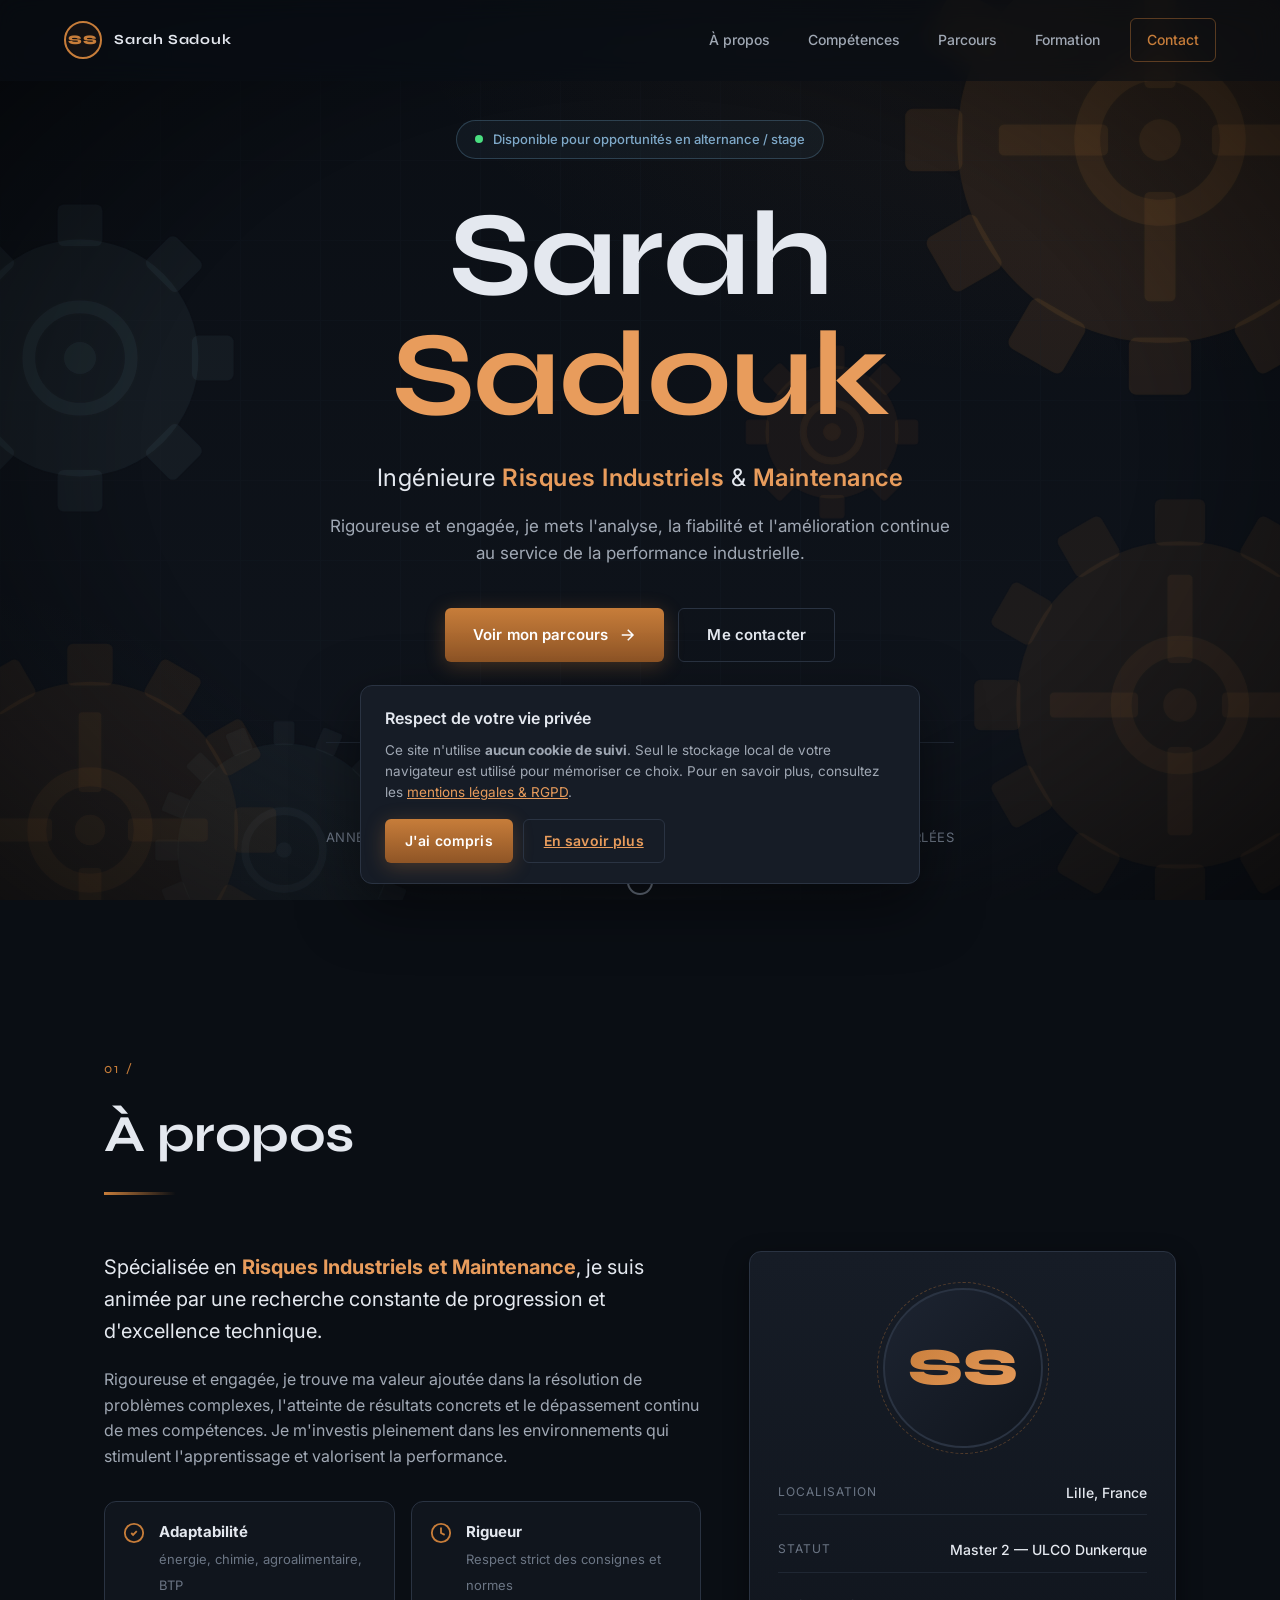
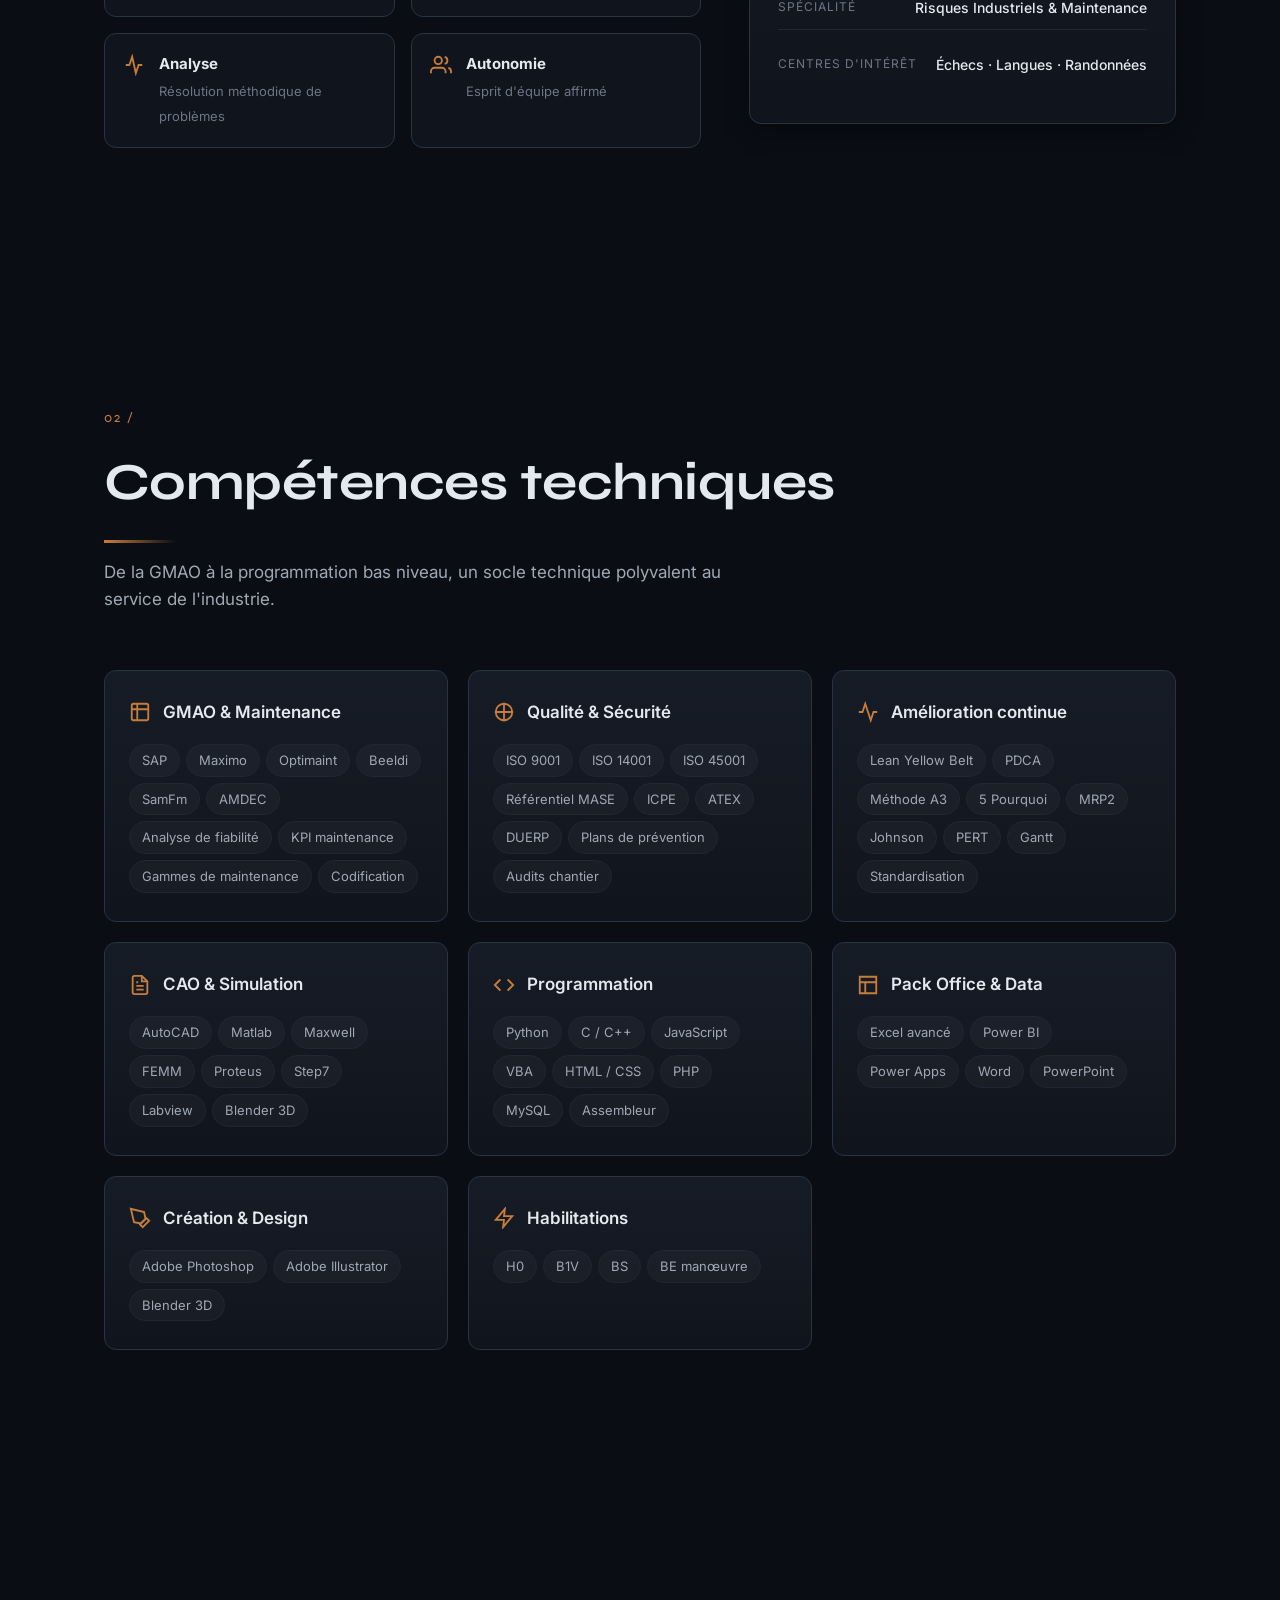
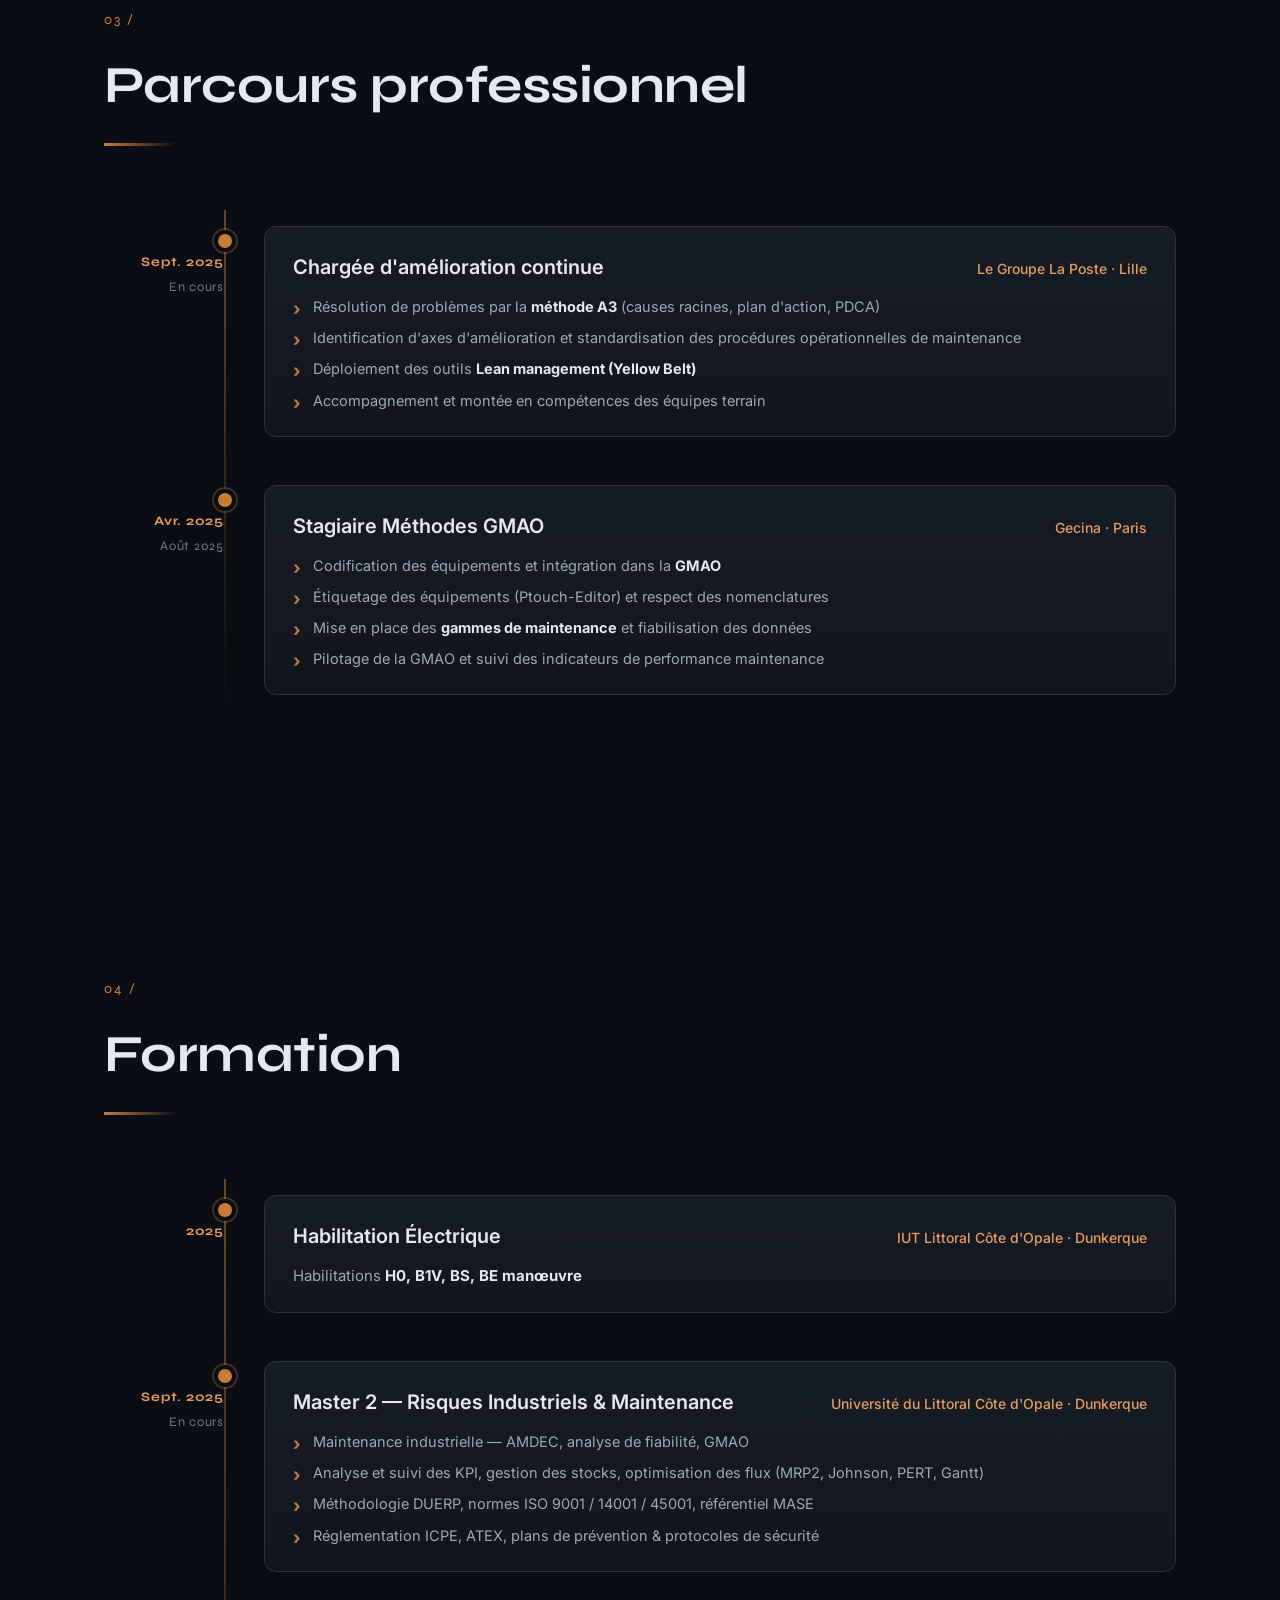
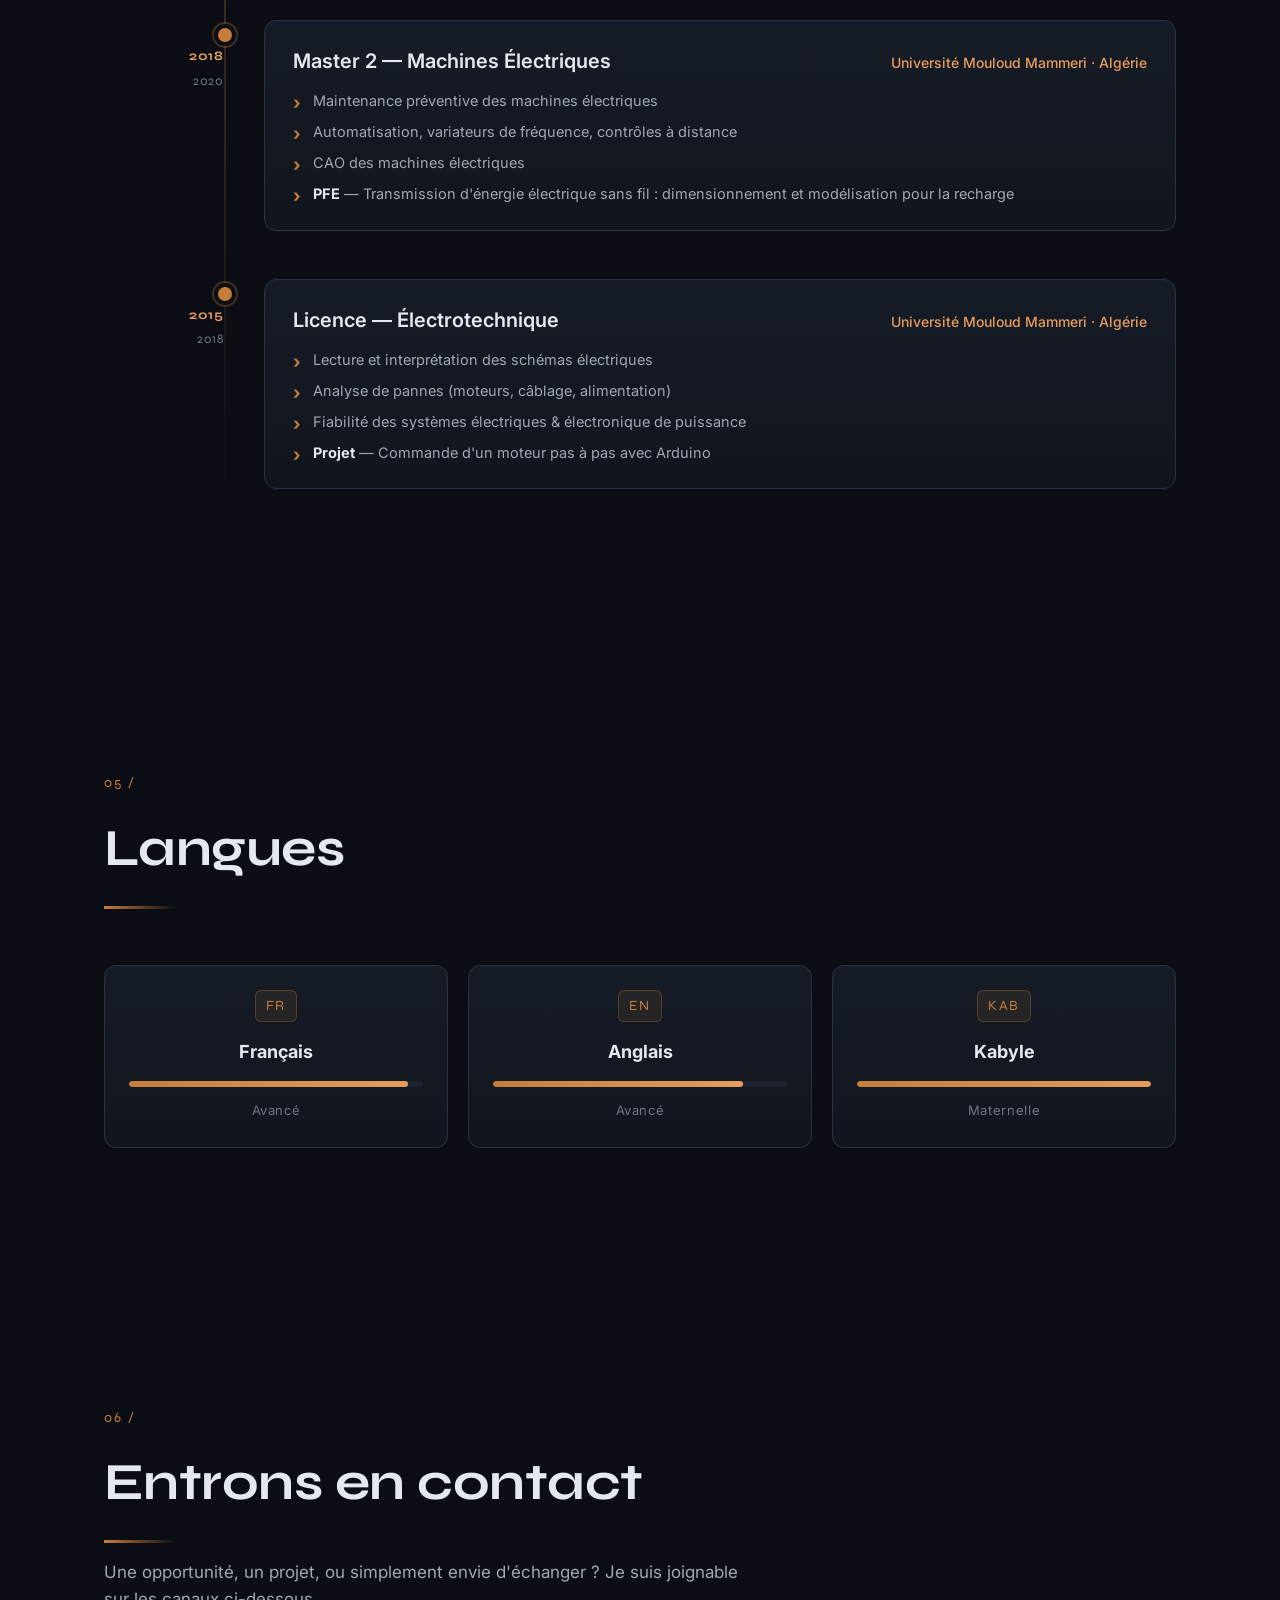
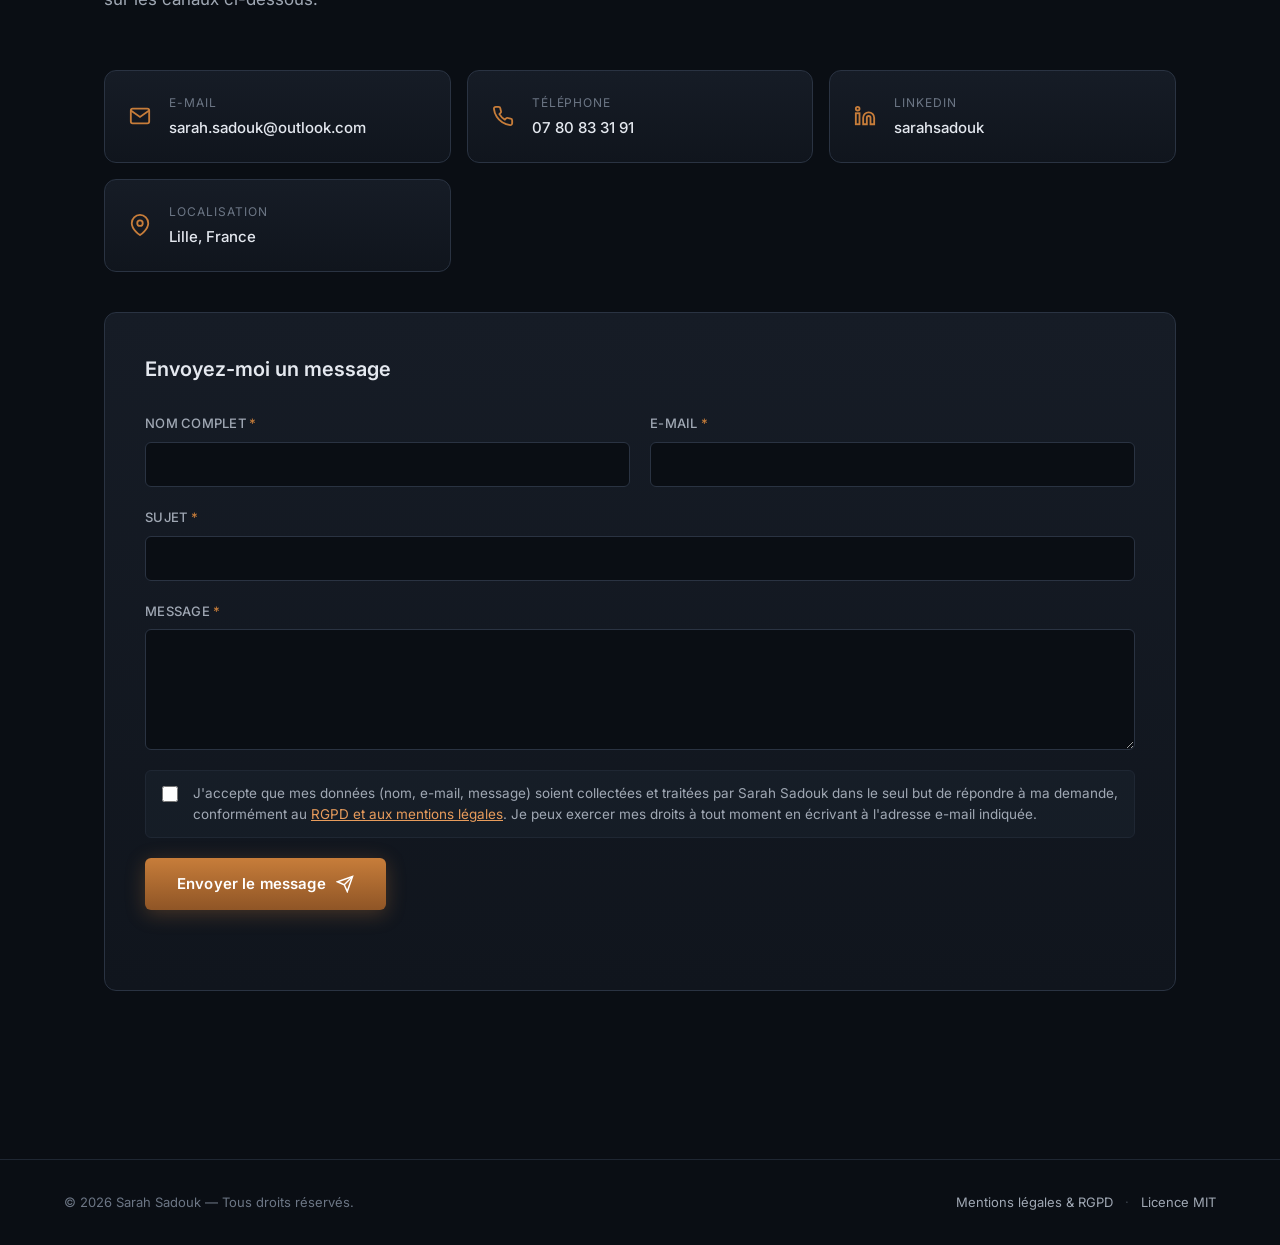
==== commit 8c9721ca: "chore: remove Gasolec experience + Spanish lang, align hero title weight - drop Gasolec heating tech" ====
--- a/index.html
+++ b/index.html
@@ -349,23 +349,6 @@
           </div>
         </li>
 
-        <li class="timeline-item">
-          <div class="timeline-date">
-            <span class="date-start">2022</span>
-            <span class="date-end">2023</span>
-          </div>
-          <div class="timeline-body">
-            <div class="timeline-head">
-              <h3>Technicienne d'installation chauffage</h3>
-              <span class="timeline-company">Gasolec — Maintenance d'énergies · Algérie</span>
-            </div>
-            <ul class="timeline-points">
-              <li>Raccordement électrique des équipements de chauffage</li>
-              <li>Mise en place et câblage des armoires électriques</li>
-              <li>Détection et diagnostic de dysfonctionnements sur site</li>
-            </ul>
-          </div>
-        </li>
       </ol>
     </section>
 
@@ -474,12 +457,6 @@
           <div class="lang-bar"><span style="width:100%"></span></div>
           <span class="lang-level">Maternelle</span>
         </div>
-        <div class="lang-card">
-          <span class="lang-flag">ES</span>
-          <h3>Espagnol</h3>
-          <div class="lang-bar"><span style="width:25%"></span></div>
-          <span class="lang-level">Débutant</span>
-        </div>
       </div>
     </section>
 
@@ -526,7 +503,7 @@
       </div>
 
       <!-- Formulaire de contact (Formspree) -->
-      <form id="contact-form" class="contact-form" action="https://formspree.io/f/YOUR_FORMSPREE_ID" method="POST" novalidate>
+      <form id="contact-form" class="contact-form" action="https://formspree.io/f/mlgagjao" method="POST" novalidate>
         <h3 class="form-title">Envoyez-moi un message</h3>
 
         <div class="form-row">
--- a/style.css
+++ b/style.css
@@ -296,20 +296,16 @@
 
 .hero-title {
   font-family: var(--font-display);
-  font-weight: 800;
-  font-size: clamp(56px, 10vw, 128px);
-  line-height: 0.95;
+  font-weight: 700;
+  font-size: clamp(56px, 10vw, 120px);
+  line-height: 1;
   margin: 0 0 24px;
-  letter-spacing: -0.02em;
+  letter-spacing: -0.01em;
+  color: var(--text);
 }
 
 .title-line { display: block; }
-.title-line.accent {
-  background: linear-gradient(135deg, var(--copper) 0%, var(--copper-bright) 60%, var(--steel-bright) 100%);
-  -webkit-background-clip: text;
-  background-clip: text;
-  color: transparent;
-}
+.title-line.accent { color: var(--copper-bright); }
 
 .hero-subtitle {
   font-size: clamp(18px, 2.2vw, 24px);
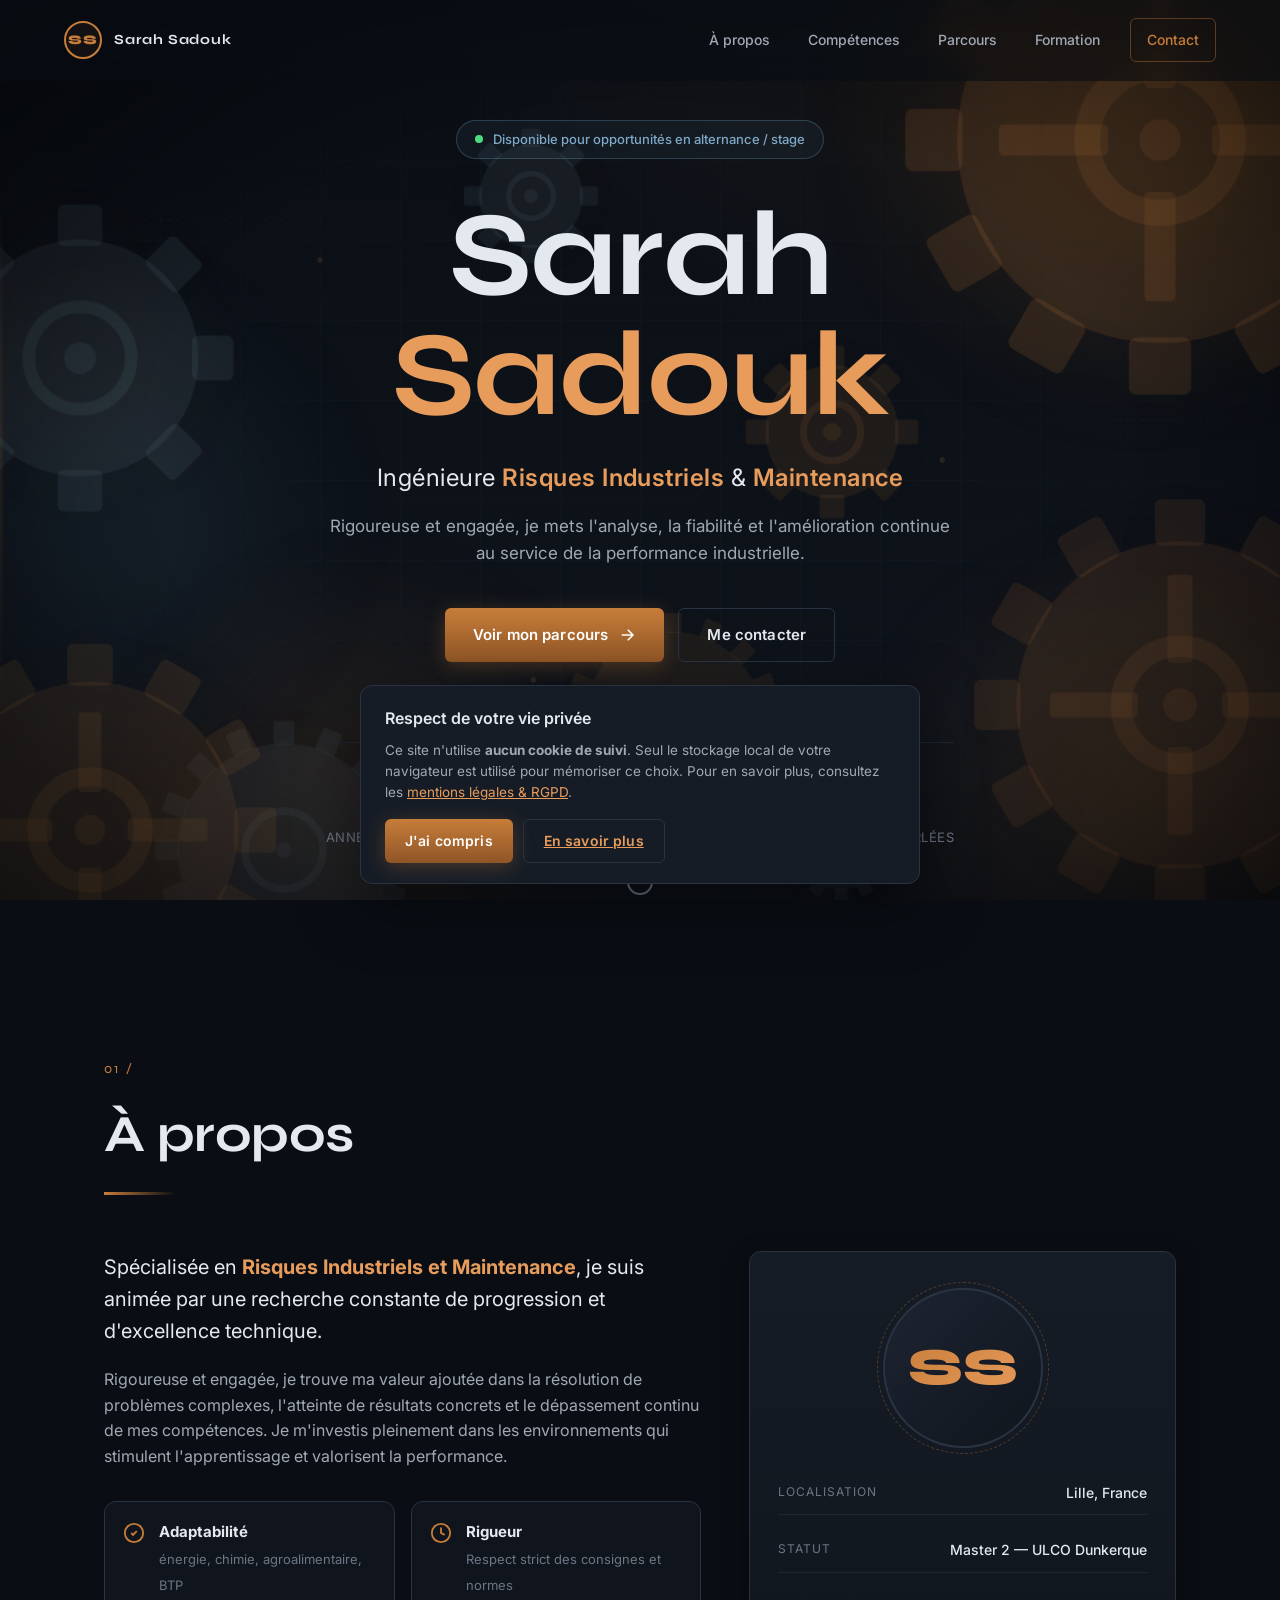
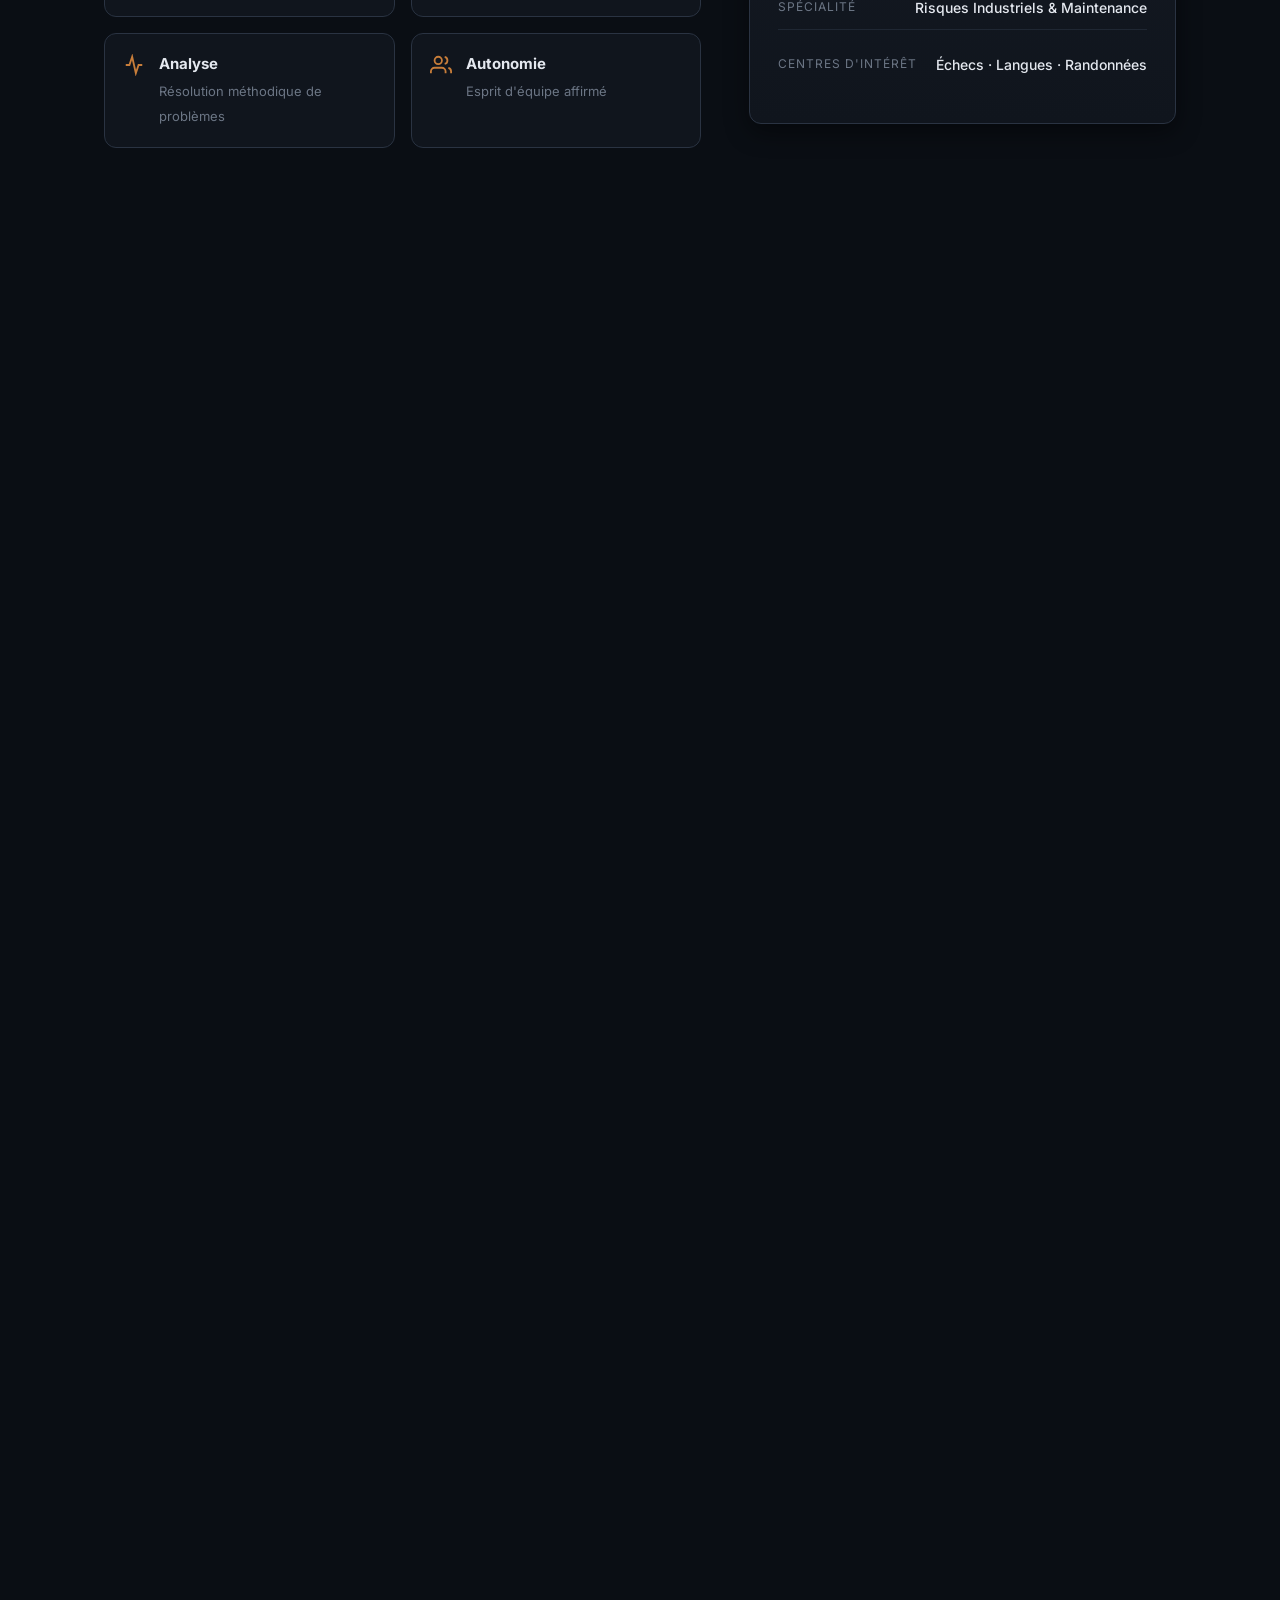
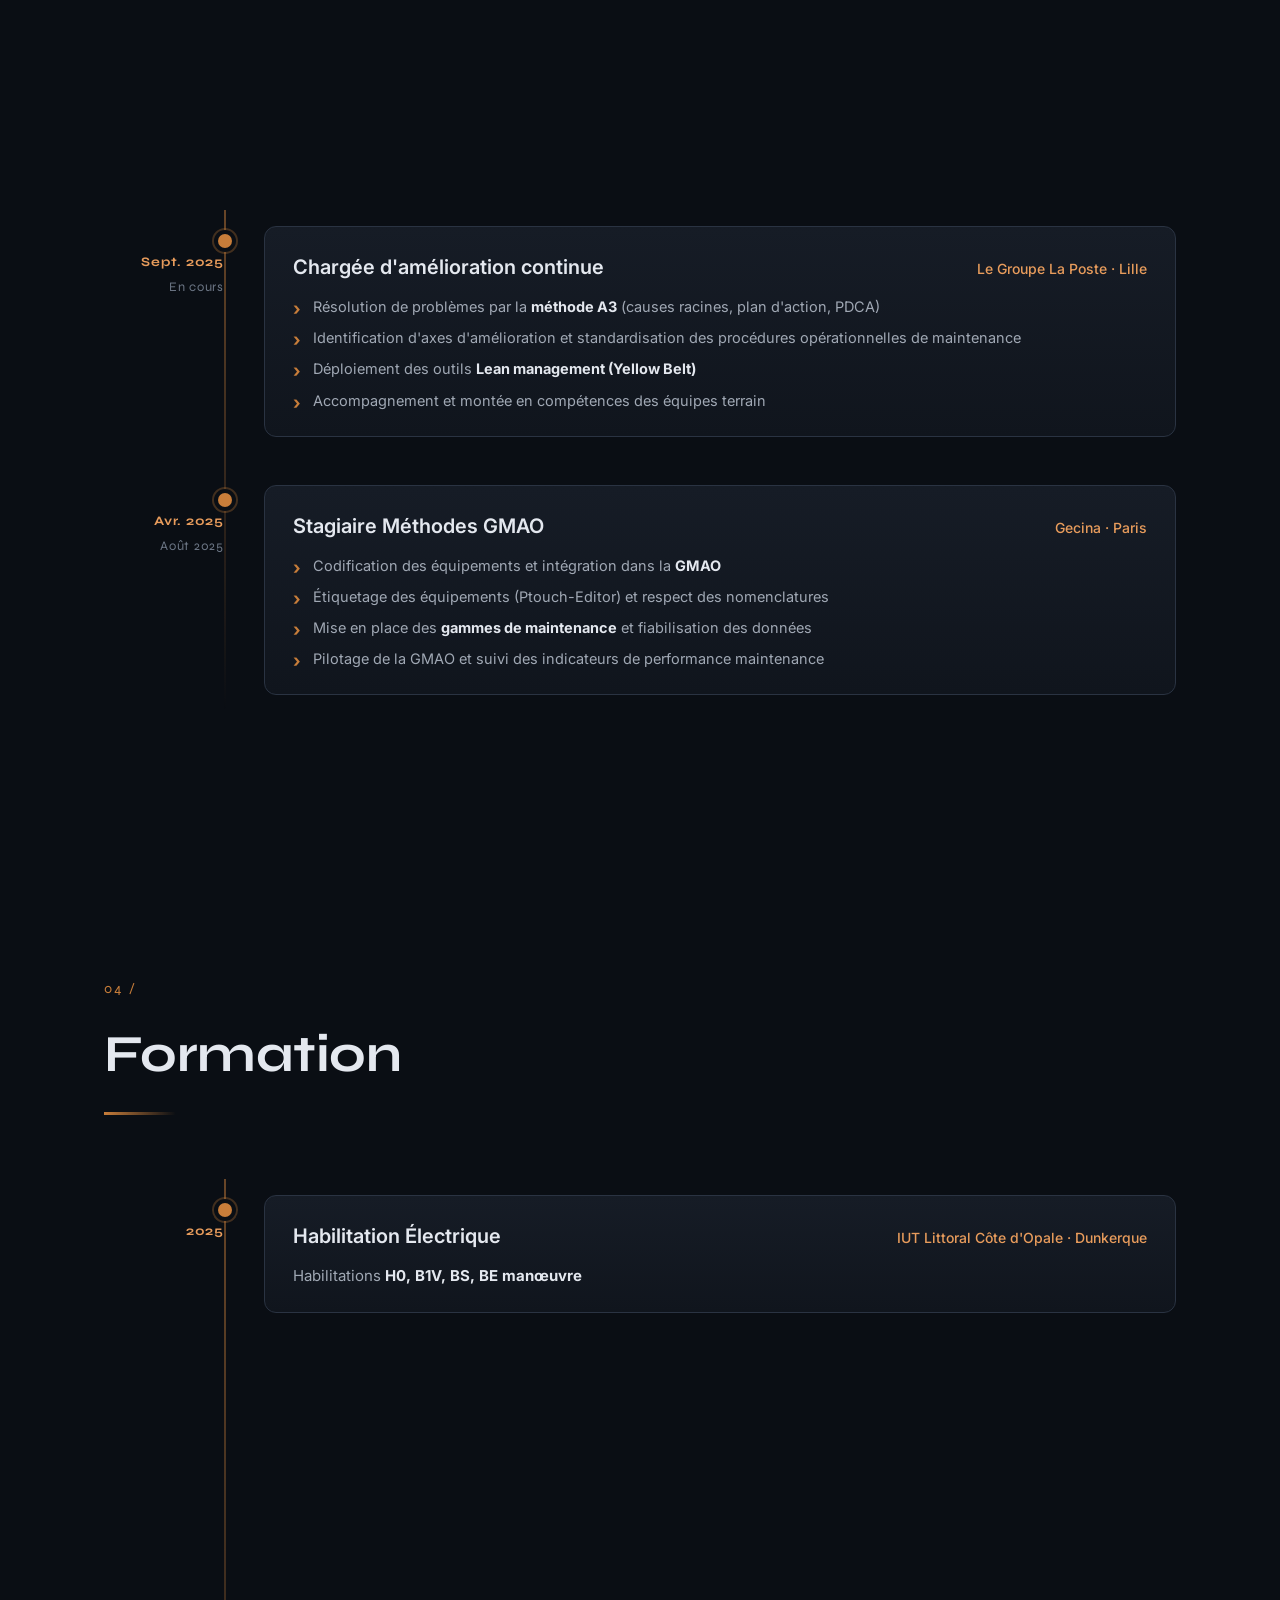
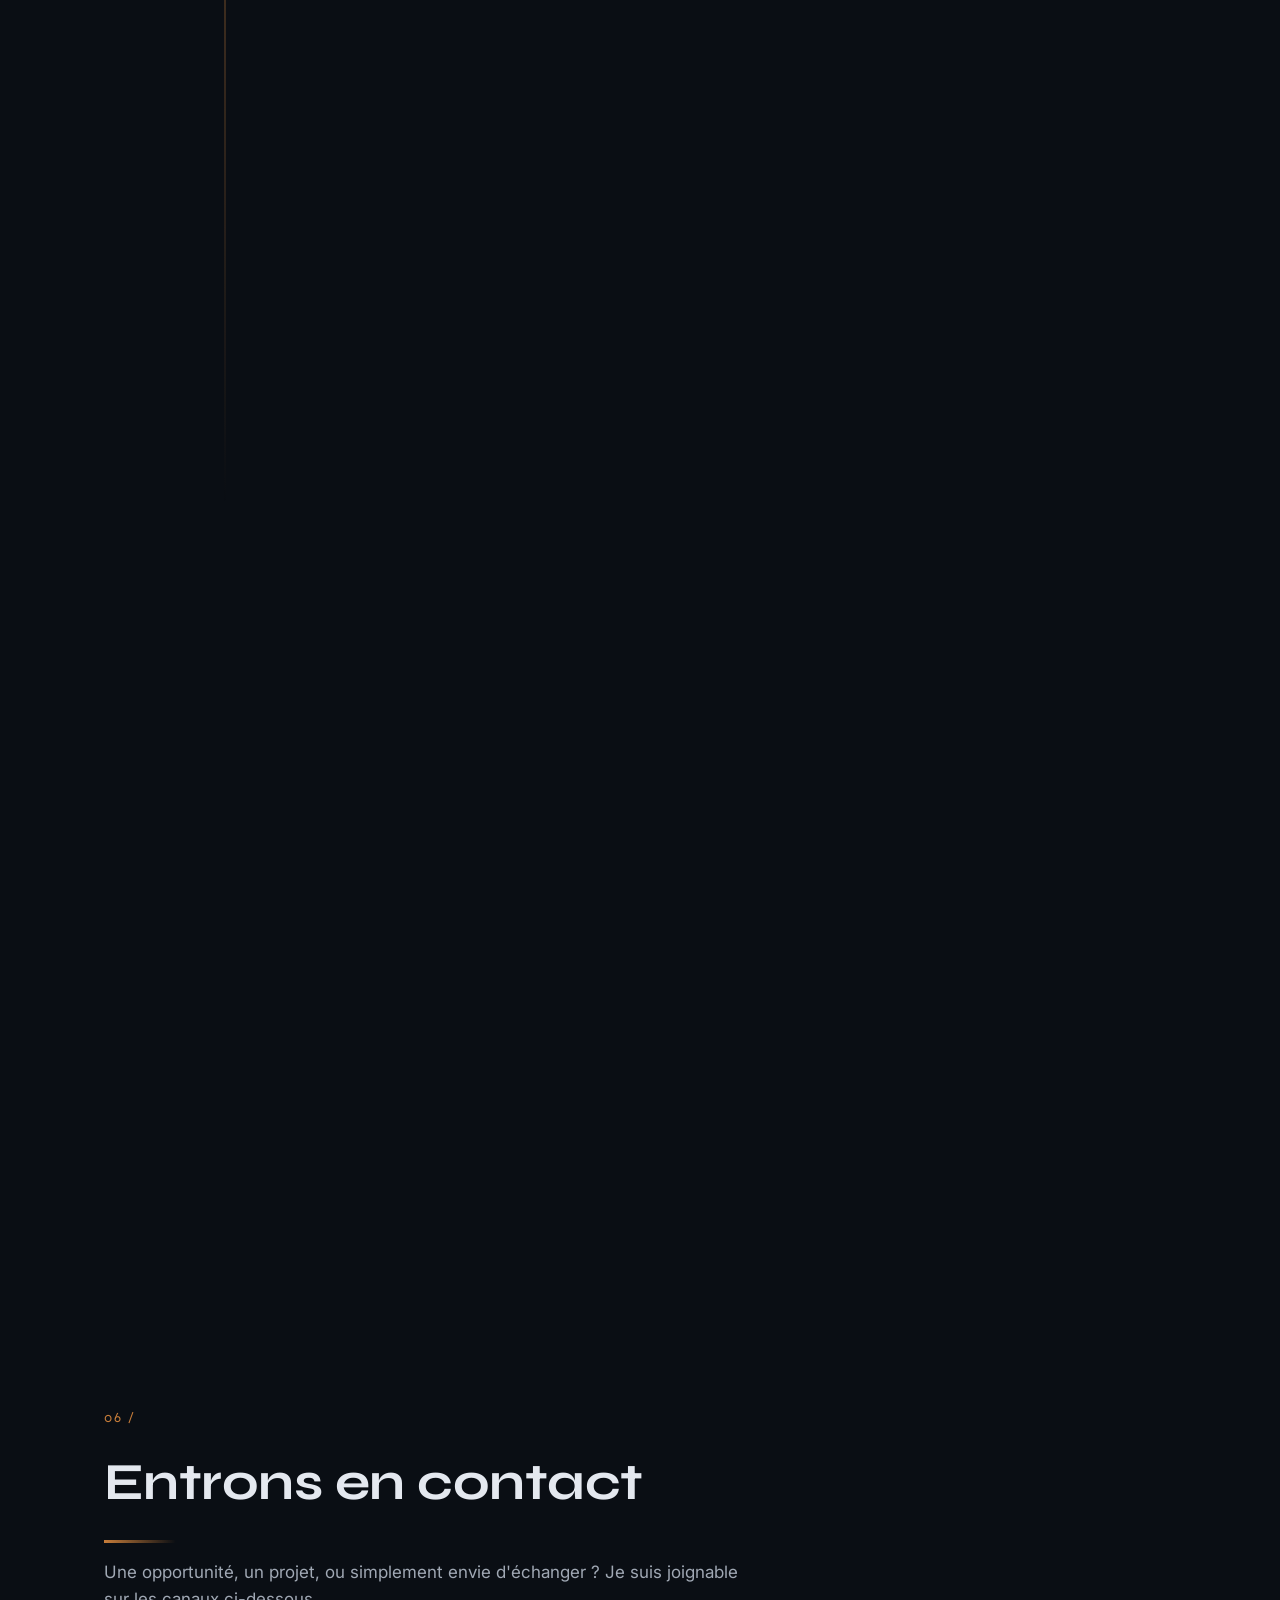
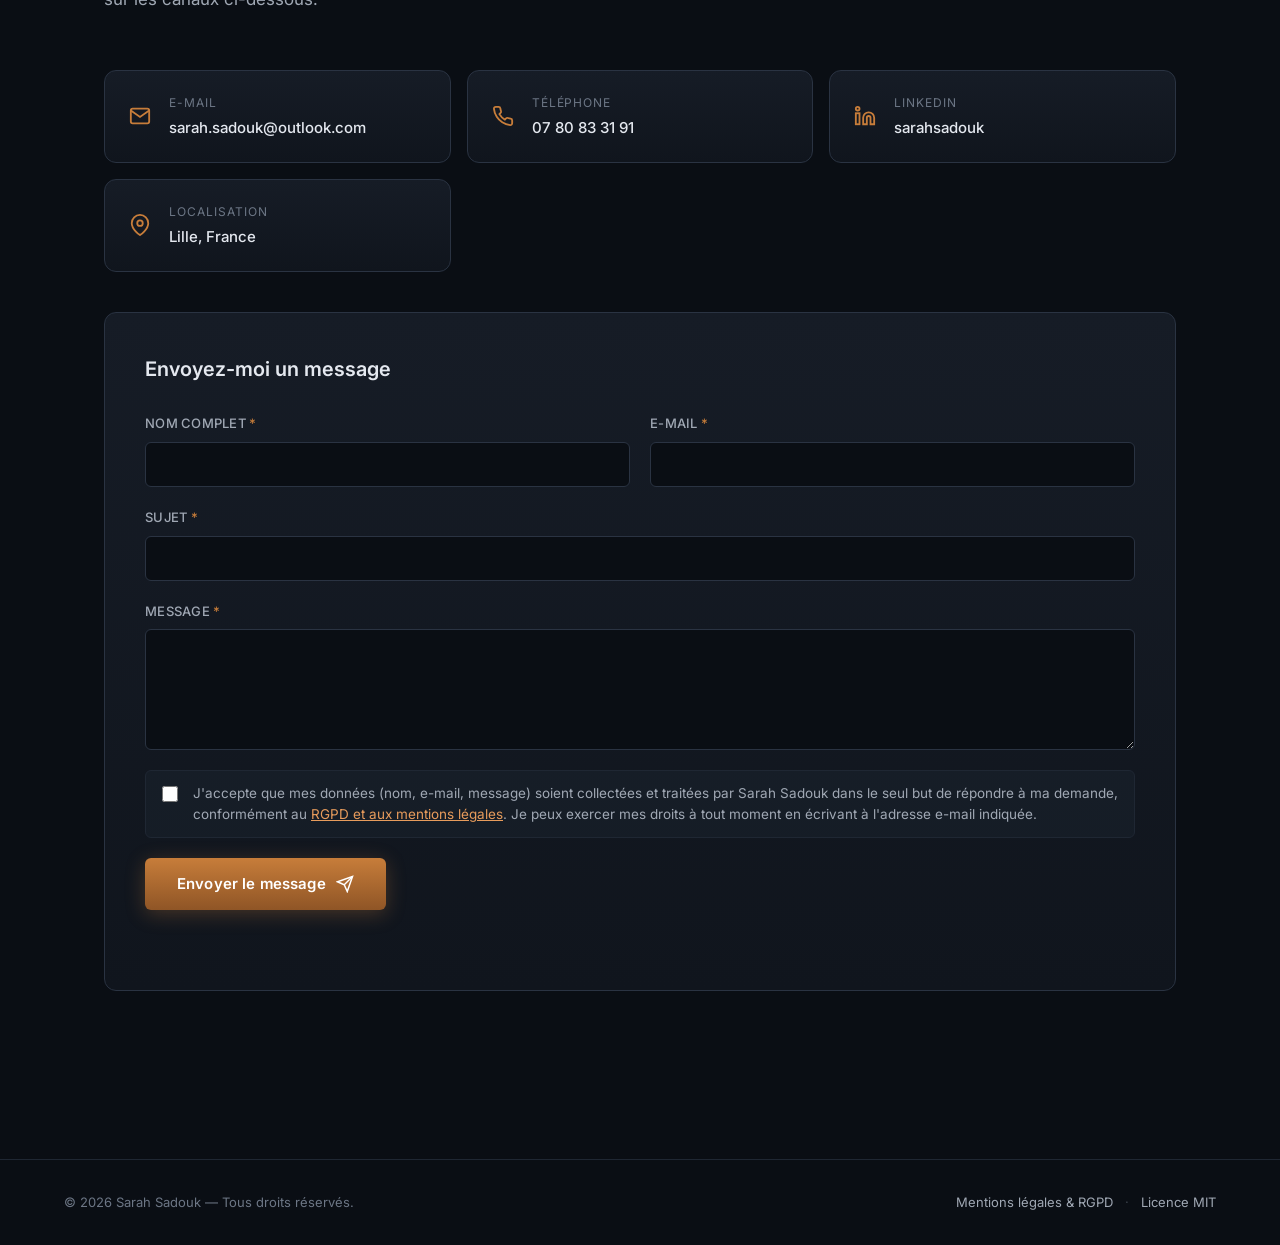
==== commit 253a203f: "feat(bg): rich industrial atmosphere + interactive card effects Background: - 3 additional gears fil" ====
--- a/index.html
+++ b/index.html
@@ -15,14 +15,58 @@
 
   <!-- Engrenages d'arrière-plan -->
   <div class="gears-bg" aria-hidden="true">
+    <!-- Lueurs radiales positionnées sous chaque engrenage -->
+    <div class="glow glow-a"></div>
+    <div class="glow glow-b"></div>
+    <div class="glow glow-c"></div>
+    <div class="glow glow-d"></div>
+
     <svg class="gear gear-1" viewBox="-100 -100 200 200"><use href="#gear-shape-12" /></svg>
     <svg class="gear gear-2" viewBox="-100 -100 200 200"><use href="#gear-shape-8" /></svg>
     <svg class="gear gear-3" viewBox="-100 -100 200 200"><use href="#gear-shape-12" /></svg>
     <svg class="gear gear-4" viewBox="-100 -100 200 200"><use href="#gear-shape-16" /></svg>
     <svg class="gear gear-5" viewBox="-100 -100 200 200"><use href="#gear-shape-8" /></svg>
     <svg class="gear gear-6" viewBox="-100 -100 200 200"><use href="#gear-shape-12" /></svg>
+    <svg class="gear gear-7" viewBox="-100 -100 200 200"><use href="#gear-shape-8" /></svg>
+    <svg class="gear gear-8" viewBox="-100 -100 200 200"><use href="#gear-shape-16" /></svg>
+    <svg class="gear gear-9" viewBox="-100 -100 200 200"><use href="#gear-shape-12" /></svg>
+
+    <!-- Tracés de circuit décoratifs (blueprint) -->
+    <svg class="circuit" viewBox="0 0 1440 900" preserveAspectRatio="none" aria-hidden="true">
+      <defs>
+        <pattern id="dots" x="0" y="0" width="24" height="24" patternUnits="userSpaceOnUse">
+          <circle cx="1" cy="1" r="0.8" fill="currentColor" opacity="0.4"/>
+        </pattern>
+      </defs>
+      <path d="M 0,220 L 320,220 L 360,260 L 540,260 L 580,300 L 900,300" stroke="currentColor" stroke-width="1" fill="none" opacity="0.18" stroke-dasharray="3 6"/>
+      <path d="M 1440,420 L 1100,420 L 1060,460 L 820,460 L 780,500 L 440,500" stroke="currentColor" stroke-width="1" fill="none" opacity="0.15" stroke-dasharray="3 6"/>
+      <path d="M 0,680 L 280,680 L 320,640 L 560,640 L 600,680 L 1440,680" stroke="currentColor" stroke-width="1" fill="none" opacity="0.12" stroke-dasharray="3 6"/>
+      <circle cx="360" cy="260" r="3" fill="currentColor" opacity="0.4"/>
+      <circle cx="1060" cy="460" r="3" fill="currentColor" opacity="0.4"/>
+      <circle cx="600" cy="680" r="3" fill="currentColor" opacity="0.4"/>
+    </svg>
+
+    <!-- Particules flottantes -->
+    <div class="particles">
+      <span class="particle p1"></span>
+      <span class="particle p2"></span>
+      <span class="particle p3"></span>
+      <span class="particle p4"></span>
+      <span class="particle p5"></span>
+      <span class="particle p6"></span>
+      <span class="particle p7"></span>
+      <span class="particle p8"></span>
+      <span class="particle p9"></span>
+      <span class="particle p10"></span>
+      <span class="particle p11"></span>
+      <span class="particle p12"></span>
+    </div>
+
     <div class="grid-overlay"></div>
     <div class="vignette"></div>
+
+    <!-- Rayon de lumière qui balaie lentement -->
+    <div class="scan-beam"></div>
   </div>
 
   <!-- Définitions SVG réutilisables -->
--- a/style.css
+++ b/style.css
@@ -79,9 +79,9 @@
     linear-gradient(var(--line-soft) 1px, transparent 1px),
     linear-gradient(90deg, var(--line-soft) 1px, transparent 1px);
   background-size: 80px 80px;
-  opacity: .18;
-  mask-image: radial-gradient(ellipse at center, #000 40%, transparent 85%);
-  -webkit-mask-image: radial-gradient(ellipse at center, #000 40%, transparent 85%);
+  opacity: .22;
+  mask-image: radial-gradient(ellipse at center, #000 30%, transparent 85%);
+  -webkit-mask-image: radial-gradient(ellipse at center, #000 30%, transparent 85%);
 }
 
 .vignette {
@@ -96,16 +96,114 @@
   color: var(--gear-tint);
   fill: currentColor;
   will-change: transform;
-  filter: drop-shadow(0 0 1px rgba(199,125,58,.25));
+  filter: drop-shadow(0 0 30px rgba(199,125,58,.12)) drop-shadow(0 0 1px rgba(199,125,58,.3));
 }
 
 /* Position et taille des engrenages (rotation pilotée par JS au scroll) */
-.gear-1 { width: 520px; height: 520px; top: -120px; right: -140px; color: rgba(199,125,58,.10); }
-.gear-2 { width: 320px; height: 320px; top: 22%; left: -80px; color: rgba(93,138,168,.08); }
-.gear-3 { width: 420px; height: 420px; top: 55%; right: -110px; color: rgba(199,125,58,.07); }
-.gear-4 { width: 260px; height: 260px; top: 80%; left: 12%; color: rgba(93,138,168,.07); }
-.gear-5 { width: 180px; height: 180px; top: 38%; left: 58%; color: rgba(199,125,58,.06); }
-.gear-6 { width: 380px; height: 380px; bottom: -120px; left: -100px; color: rgba(199,125,58,.08); }
+.gear-1 { width: 520px; height: 520px; top: -120px; right: -140px; color: rgba(199,125,58,.12); }
+.gear-2 { width: 320px; height: 320px; top: 22%; left: -80px; color: rgba(93,138,168,.10); }
+.gear-3 { width: 420px; height: 420px; top: 55%; right: -110px; color: rgba(199,125,58,.09); }
+.gear-4 { width: 260px; height: 260px; top: 80%; left: 12%; color: rgba(93,138,168,.09); }
+.gear-5 { width: 180px; height: 180px; top: 38%; left: 58%; color: rgba(199,125,58,.08); }
+.gear-6 { width: 380px; height: 380px; bottom: -120px; left: -100px; color: rgba(199,125,58,.10); }
+.gear-7 { width: 140px; height: 140px; top: 14%; left: 36%; color: rgba(93,138,168,.09); }
+.gear-8 { width: 220px; height: 220px; top: 68%; left: 44%; color: rgba(199,125,58,.07); }
+.gear-9 { width: 110px; height: 110px; top: 88%; right: 30%; color: rgba(93,138,168,.09); }
+
+/* Lueurs radiales (halos derrière les engrenages pour adoucir le noir) */
+.glow {
+  position: absolute;
+  border-radius: 50%;
+  pointer-events: none;
+  filter: blur(60px);
+  opacity: 0.8;
+  will-change: transform;
+}
+.glow-a { width: 600px; height: 600px; top: -180px; right: -160px; background: radial-gradient(circle, rgba(199,125,58,.22), transparent 70%); animation: pulseGlow 8s ease-in-out infinite; }
+.glow-b { width: 500px; height: 500px; top: 30%; left: -140px; background: radial-gradient(circle, rgba(93,138,168,.18), transparent 70%); animation: pulseGlow 10s ease-in-out infinite reverse; }
+.glow-c { width: 520px; height: 520px; top: 60%; right: -100px; background: radial-gradient(circle, rgba(199,125,58,.16), transparent 70%); animation: pulseGlow 12s ease-in-out infinite; }
+.glow-d { width: 460px; height: 460px; bottom: -120px; left: 10%; background: radial-gradient(circle, rgba(199,125,58,.2), transparent 70%); animation: pulseGlow 9s ease-in-out infinite reverse; }
+
+@keyframes pulseGlow {
+  0%, 100% { opacity: 0.55; transform: scale(1); }
+  50%      { opacity: 0.95; transform: scale(1.08); }
+}
+
+/* Tracés de circuit (blueprint) */
+.circuit {
+  position: absolute;
+  inset: 0;
+  width: 100%;
+  height: 100%;
+  color: rgba(199,125,58,.35);
+  pointer-events: none;
+  mix-blend-mode: screen;
+}
+
+/* Particules flottantes */
+.particles {
+  position: absolute;
+  inset: 0;
+  pointer-events: none;
+  overflow: hidden;
+}
+.particle {
+  position: absolute;
+  width: 4px;
+  height: 4px;
+  background: radial-gradient(circle, rgba(199,125,58,.8) 0%, rgba(199,125,58,.3) 50%, transparent 100%);
+  border-radius: 50%;
+  will-change: transform, opacity;
+  animation: floatUp linear infinite;
+}
+.particle.p1  { left: 8%;  bottom: -5%; animation-duration: 22s; animation-delay: 0s;   }
+.particle.p2  { left: 18%; bottom: -5%; animation-duration: 28s; animation-delay: 3s;   background: radial-gradient(circle, rgba(93,138,168,.7), transparent 70%); }
+.particle.p3  { left: 28%; bottom: -5%; animation-duration: 25s; animation-delay: 6s;   }
+.particle.p4  { left: 38%; bottom: -5%; animation-duration: 30s; animation-delay: 9s;   }
+.particle.p5  { left: 48%; bottom: -5%; animation-duration: 26s; animation-delay: 1s;   background: radial-gradient(circle, rgba(93,138,168,.7), transparent 70%); }
+.particle.p6  { left: 58%; bottom: -5%; animation-duration: 24s; animation-delay: 4s;   }
+.particle.p7  { left: 68%; bottom: -5%; animation-duration: 29s; animation-delay: 7s;   }
+.particle.p8  { left: 78%; bottom: -5%; animation-duration: 27s; animation-delay: 2s;   background: radial-gradient(circle, rgba(93,138,168,.7), transparent 70%); }
+.particle.p9  { left: 88%; bottom: -5%; animation-duration: 23s; animation-delay: 5s;   }
+.particle.p10 { left: 14%; bottom: -5%; animation-duration: 31s; animation-delay: 11s;  width: 3px; height: 3px; }
+.particle.p11 { left: 55%; bottom: -5%; animation-duration: 28s; animation-delay: 14s;  width: 5px; height: 5px; }
+.particle.p12 { left: 82%; bottom: -5%; animation-duration: 26s; animation-delay: 17s;  width: 3px; height: 3px; }
+
+@keyframes floatUp {
+  0%   { transform: translateY(0) translateX(0);   opacity: 0; }
+  10%  { opacity: .8; }
+  50%  { transform: translateY(-50vh) translateX(30px); opacity: 1; }
+  90%  { opacity: .4; }
+  100% { transform: translateY(-110vh) translateX(-20px); opacity: 0; }
+}
+
+/* Rayon de lumière qui balaie (scan beam) */
+.scan-beam {
+  position: absolute;
+  top: 0;
+  bottom: 0;
+  width: 2px;
+  background: linear-gradient(
+    180deg,
+    transparent 0%,
+    rgba(199,125,58,.0) 20%,
+    rgba(199,125,58,.35) 50%,
+    rgba(199,125,58,.0) 80%,
+    transparent 100%
+  );
+  filter: blur(1px);
+  opacity: 0.5;
+  pointer-events: none;
+  animation: scanSweep 14s linear infinite;
+}
+@keyframes scanSweep {
+  0%   { left: -5%; }
+  100% { left: 105%; }
+}
+
+@media (prefers-reduced-motion: reduce) {
+  .particle, .glow, .scan-beam { animation: none !important; }
+}
 
 /* Rotation du cercle pointillé autour de la photo (indépendant du scroll) */
 @keyframes rotateRing { to { transform: rotate(360deg); } }
@@ -537,21 +635,54 @@
   transition: transform var(--t-med), border-color var(--t-med), box-shadow var(--t-med);
   position: relative;
   overflow: hidden;
-}
-
+  /* Tilt 3D — géré via JS (--rx, --ry) */
+  transform: perspective(1000px) rotateX(var(--rx, 0deg)) rotateY(var(--ry, 0deg)) translateZ(0);
+  transform-style: preserve-3d;
+}
+
+/* Bordure dégradée (sweep) en haut */
 .comp-card::before {
   content: '';
   position: absolute;
   top: 0; left: 0;
   width: 100%; height: 3px;
-  background: linear-gradient(90deg, var(--copper), var(--steel));
+  background: linear-gradient(90deg, transparent, var(--copper), var(--steel), transparent);
   transform: scaleX(0);
   transform-origin: left;
   transition: transform var(--t-med);
-}
-
-.comp-card:hover { transform: translateY(-4px); border-color: rgba(199,125,58,.4); box-shadow: var(--shadow-md); }
+  z-index: 2;
+}
+
+/* Spotlight qui suit la souris */
+.comp-card::after {
+  content: '';
+  position: absolute;
+  inset: 0;
+  background: radial-gradient(
+    circle 400px at var(--mx, 50%) var(--my, 50%),
+    rgba(199,125,58,.14),
+    transparent 60%
+  );
+  opacity: 0;
+  transition: opacity var(--t-med);
+  pointer-events: none;
+  z-index: 1;
+}
+.comp-card > * { position: relative; z-index: 2; }
+
+.comp-card:hover {
+  transform: perspective(1000px) rotateX(var(--rx, 0deg)) rotateY(var(--ry, 0deg)) translateY(-6px);
+  border-color: rgba(199,125,58,.5);
+  box-shadow:
+    0 12px 40px rgba(0,0,0,.5),
+    0 0 0 1px rgba(199,125,58,.15),
+    inset 0 1px 0 rgba(255,255,255,.04);
+}
 .comp-card:hover::before { transform: scaleX(1); }
+.comp-card:hover::after { opacity: 1; }
+.comp-card:hover header svg { transform: rotate(-8deg) scale(1.15); color: var(--copper-bright); }
+
+.comp-card header svg { transition: transform var(--t-med), color var(--t-med); }
 
 .comp-card header {
   display: flex;
@@ -643,8 +774,34 @@
   border-radius: var(--radius-lg);
   padding: 24px 28px;
   transition: transform var(--t-med), border-color var(--t-med), box-shadow var(--t-med);
-}
-.timeline-body:hover { transform: translateX(4px); border-color: rgba(199,125,58,.4); box-shadow: var(--shadow-md); }
+  position: relative;
+  overflow: hidden;
+}
+.timeline-body::before {
+  content: '';
+  position: absolute;
+  inset: 0;
+  background: radial-gradient(circle 500px at var(--mx, 0%) var(--my, 0%), rgba(199,125,58,.1), transparent 50%);
+  opacity: 0;
+  transition: opacity var(--t-med);
+  pointer-events: none;
+}
+.timeline-body:hover {
+  transform: translateX(6px) translateY(-2px);
+  border-color: rgba(199,125,58,.45);
+  box-shadow: 0 12px 40px rgba(0,0,0,.45), 0 0 0 1px rgba(199,125,58,.12);
+}
+.timeline-body:hover::before { opacity: 1; }
+.timeline-body > * { position: relative; z-index: 2; }
+
+/* Point lumineux sur la timeline — pulsation au scroll near */
+.timeline-item::before {
+  transition: box-shadow var(--t-med), background var(--t-med);
+}
+.timeline-item:hover::before {
+  background: var(--copper-bright);
+  box-shadow: 0 0 0 4px var(--bg-0), 0 0 0 7px rgba(199,125,58,.5), 0 0 20px rgba(199,125,58,.6);
+}
 
 .timeline-head {
   display: flex;
@@ -714,9 +871,32 @@
   border-radius: var(--radius-lg);
   padding: 24px;
   text-align: center;
-  transition: transform var(--t-fast), border-color var(--t-fast);
-}
-.lang-card:hover { transform: translateY(-4px); border-color: rgba(199,125,58,.4); }
+  transition: transform var(--t-med), border-color var(--t-med), box-shadow var(--t-med);
+  position: relative;
+  overflow: hidden;
+}
+.lang-card::after {
+  content: '';
+  position: absolute;
+  inset: 0;
+  background: radial-gradient(circle 300px at var(--mx, 50%) var(--my, 50%), rgba(199,125,58,.12), transparent 60%);
+  opacity: 0;
+  transition: opacity var(--t-med);
+  pointer-events: none;
+}
+.lang-card:hover {
+  transform: translateY(-6px);
+  border-color: rgba(199,125,58,.45);
+  box-shadow: 0 12px 30px rgba(0,0,0,.4), 0 0 0 1px rgba(199,125,58,.15);
+}
+.lang-card:hover::after { opacity: 1; }
+.lang-card > * { position: relative; z-index: 2; }
+.lang-card .lang-bar span {
+  transition: filter var(--t-med);
+}
+.lang-card:hover .lang-bar span {
+  filter: drop-shadow(0 0 6px rgba(199,125,58,.6));
+}
 
 .lang-flag {
   display: inline-block;
@@ -775,14 +955,29 @@
   background: linear-gradient(180deg, var(--bg-2), var(--bg-1));
   border: 1px solid var(--line);
   border-radius: var(--radius-lg);
-  transition: transform var(--t-fast), border-color var(--t-fast);
-  color: var(--text);
-}
+  transition: transform var(--t-med), border-color var(--t-med), box-shadow var(--t-med);
+  color: var(--text);
+  position: relative;
+  overflow: hidden;
+}
+.contact-card::after {
+  content: '';
+  position: absolute;
+  inset: 0;
+  background: radial-gradient(circle 300px at var(--mx, 50%) var(--my, 50%), rgba(199,125,58,.14), transparent 60%);
+  opacity: 0;
+  transition: opacity var(--t-med);
+  pointer-events: none;
+}
+.contact-card > * { position: relative; z-index: 2; }
 .contact-card:not(.static):hover {
-  transform: translateY(-3px);
-  border-color: rgba(199,125,58,.4);
-  box-shadow: var(--shadow-md);
-}
+  transform: translateY(-4px);
+  border-color: rgba(199,125,58,.5);
+  box-shadow: 0 12px 32px rgba(0,0,0,.45), 0 0 0 1px rgba(199,125,58,.15);
+}
+.contact-card:not(.static):hover::after { opacity: 1; }
+.contact-card svg { transition: transform var(--t-med), color var(--t-med); }
+.contact-card:not(.static):hover svg { transform: scale(1.2) rotate(-5deg); color: var(--copper-bright); }
 .contact-card svg {
   width: 22px; height: 22px;
   color: var(--copper);
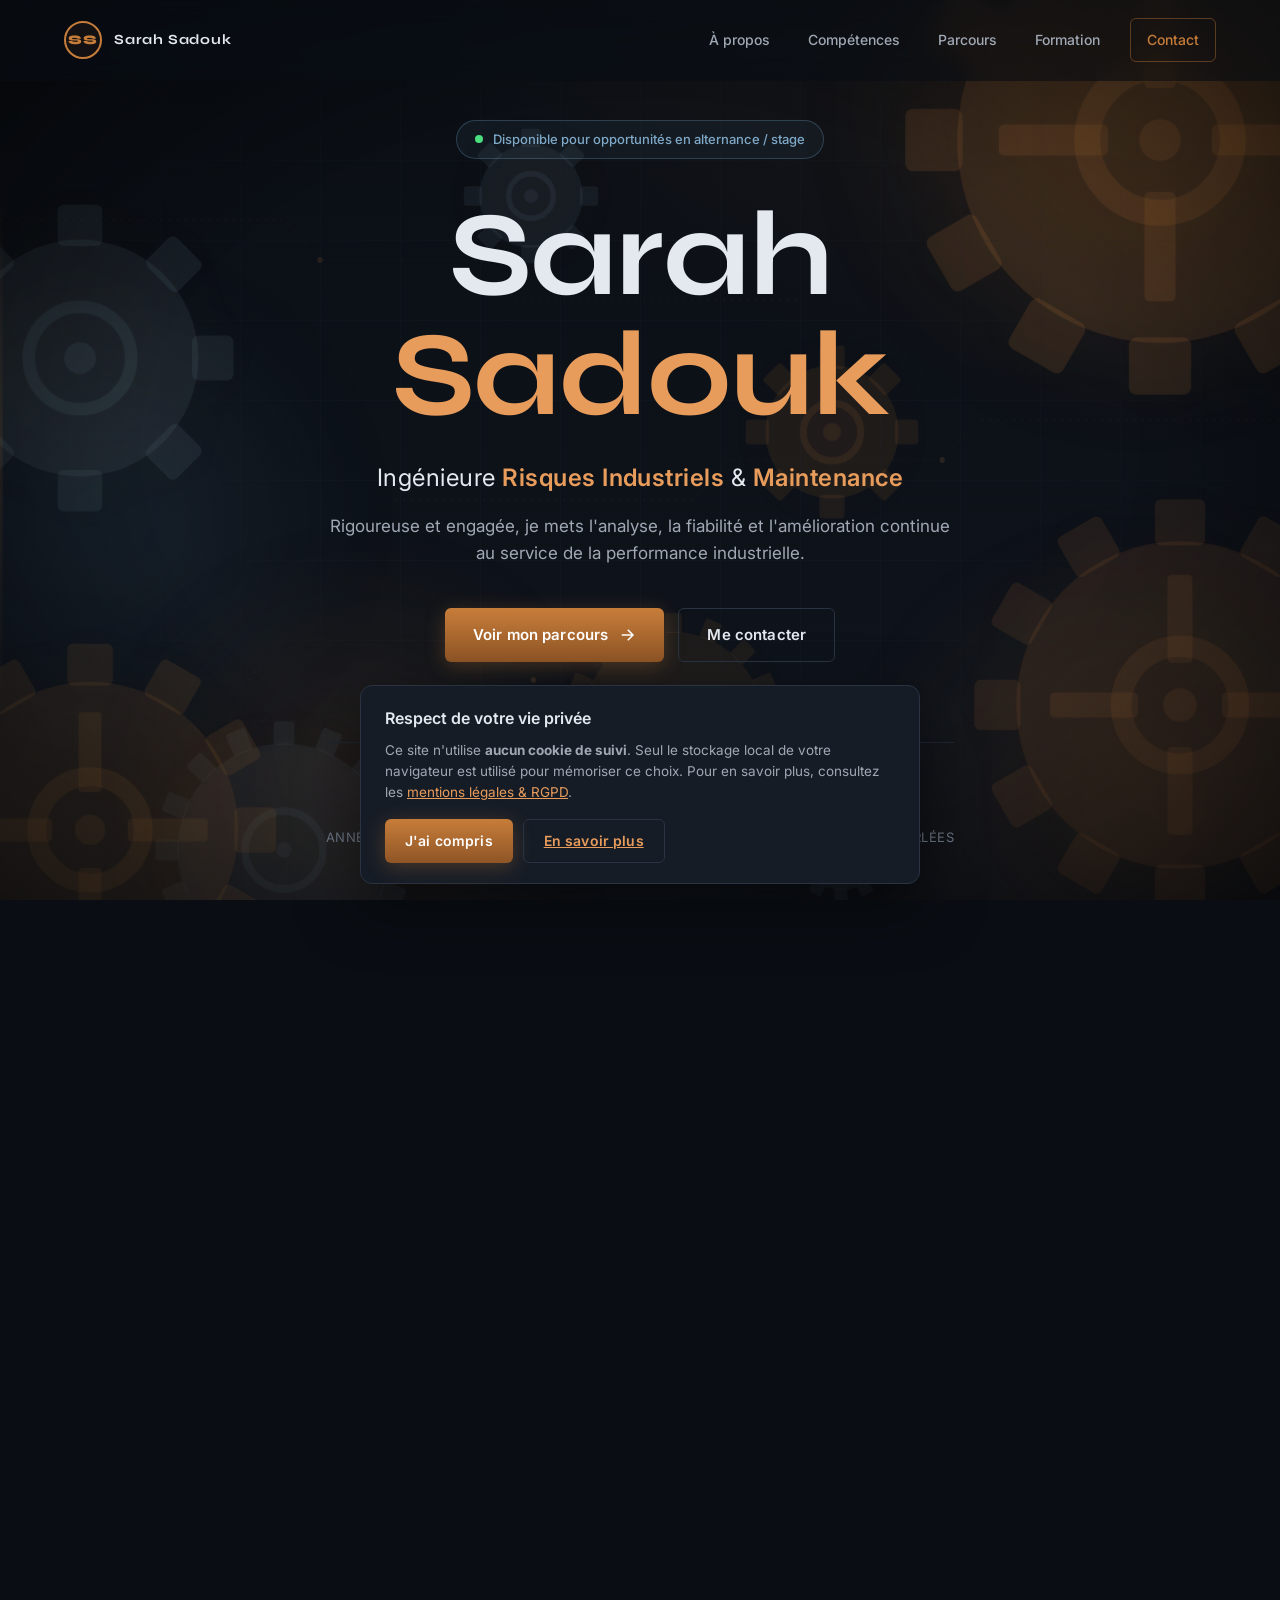
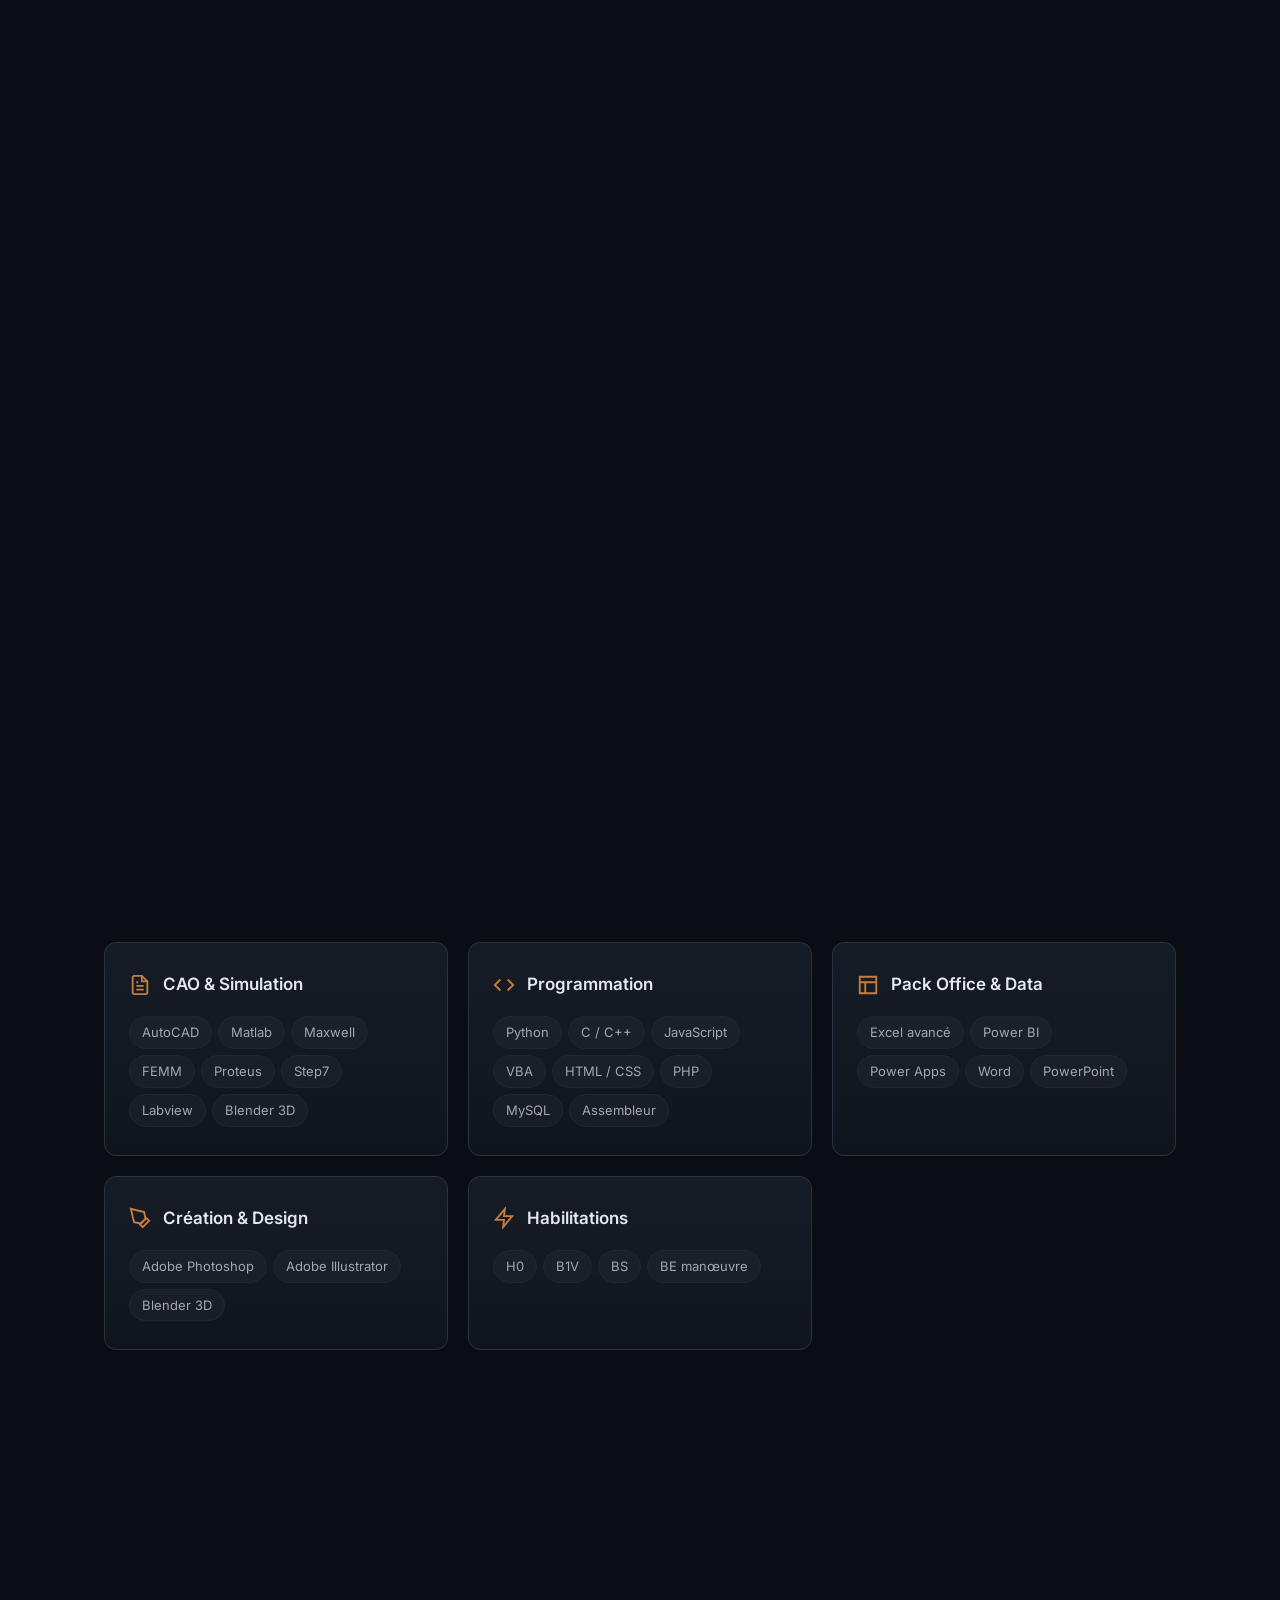
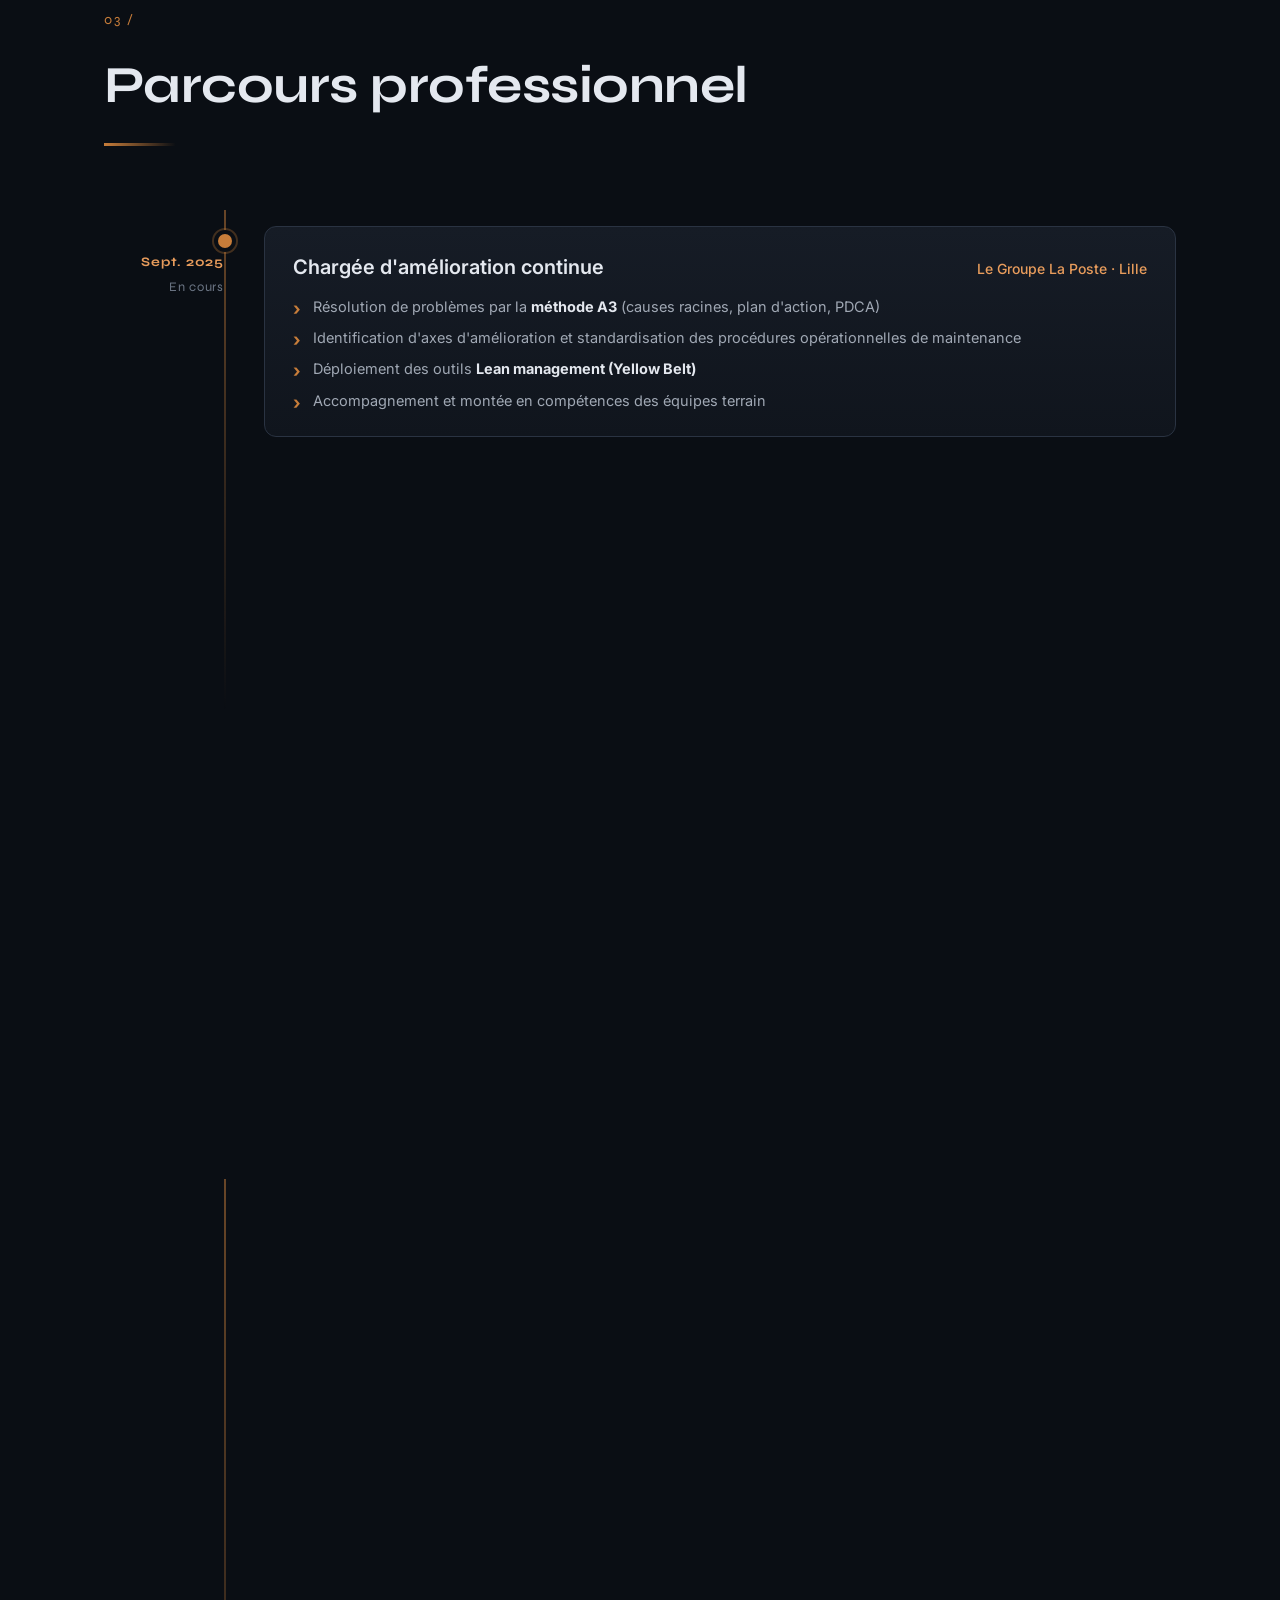
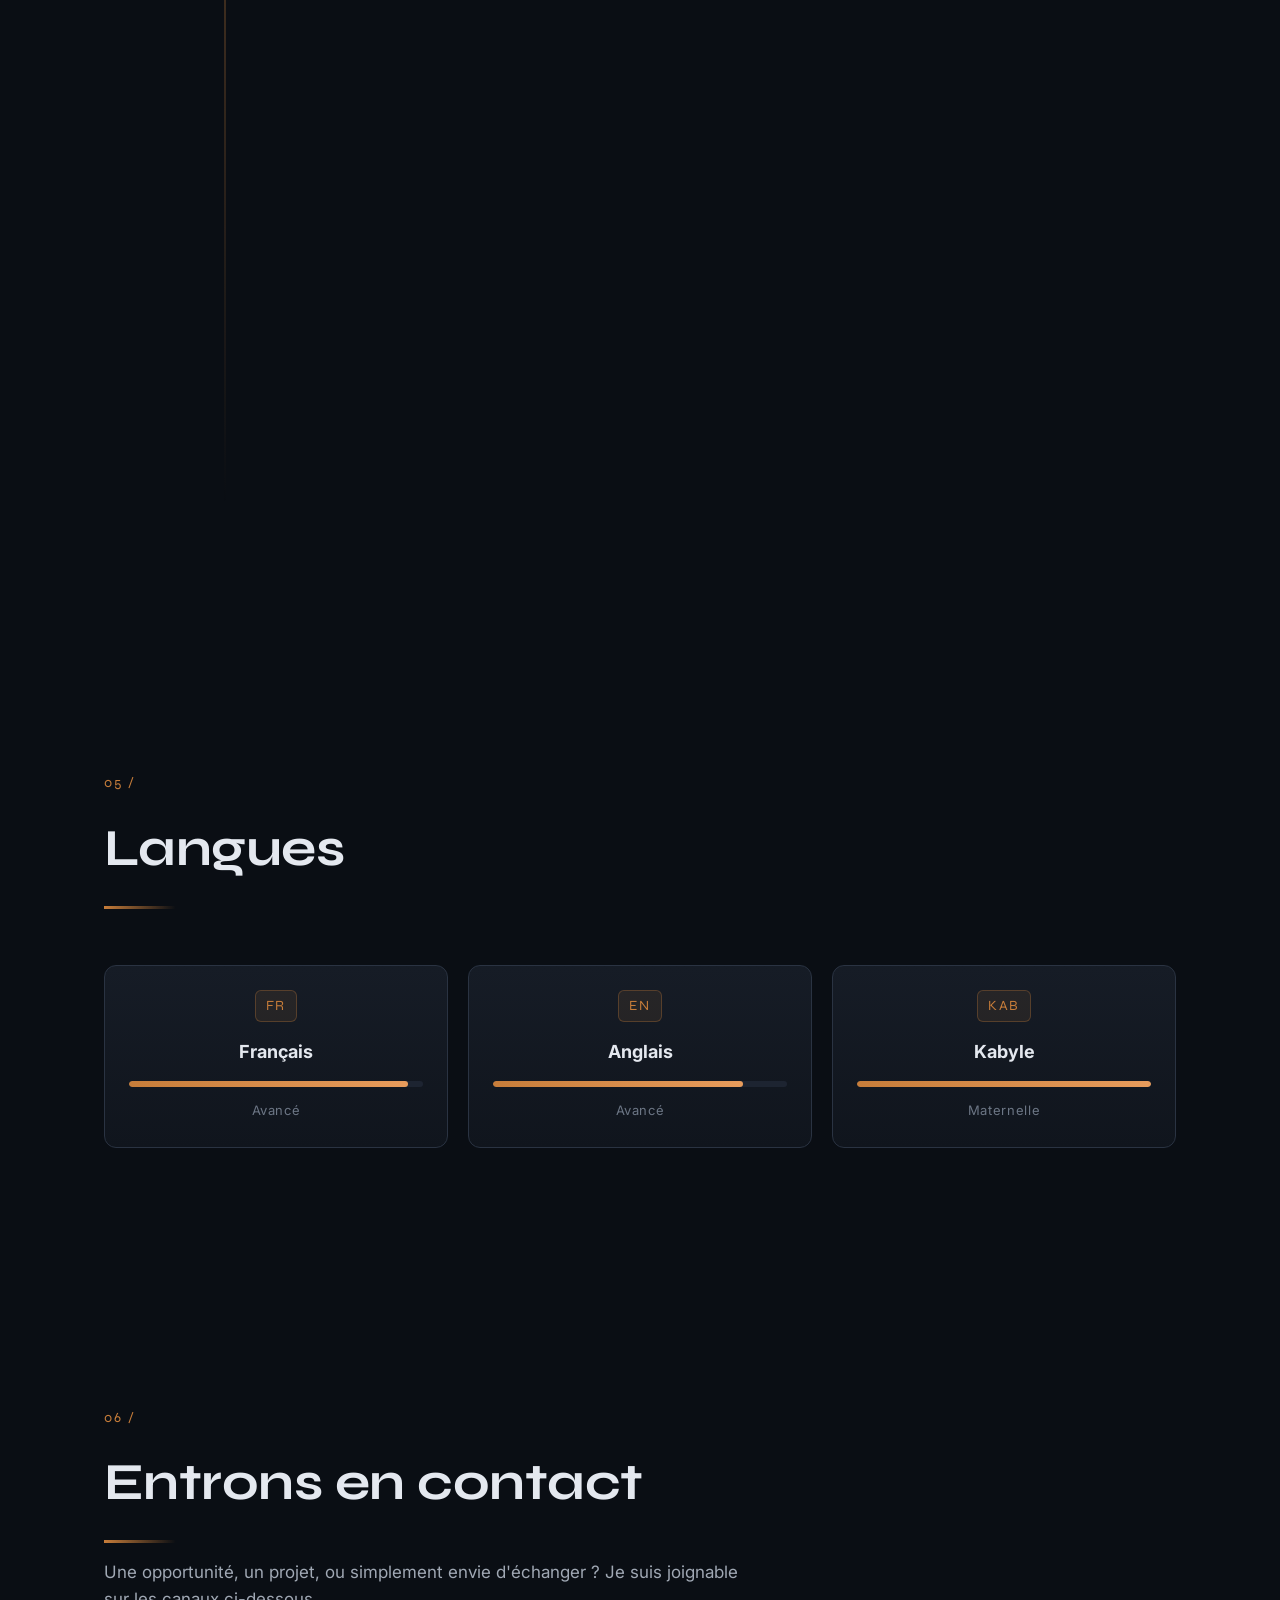
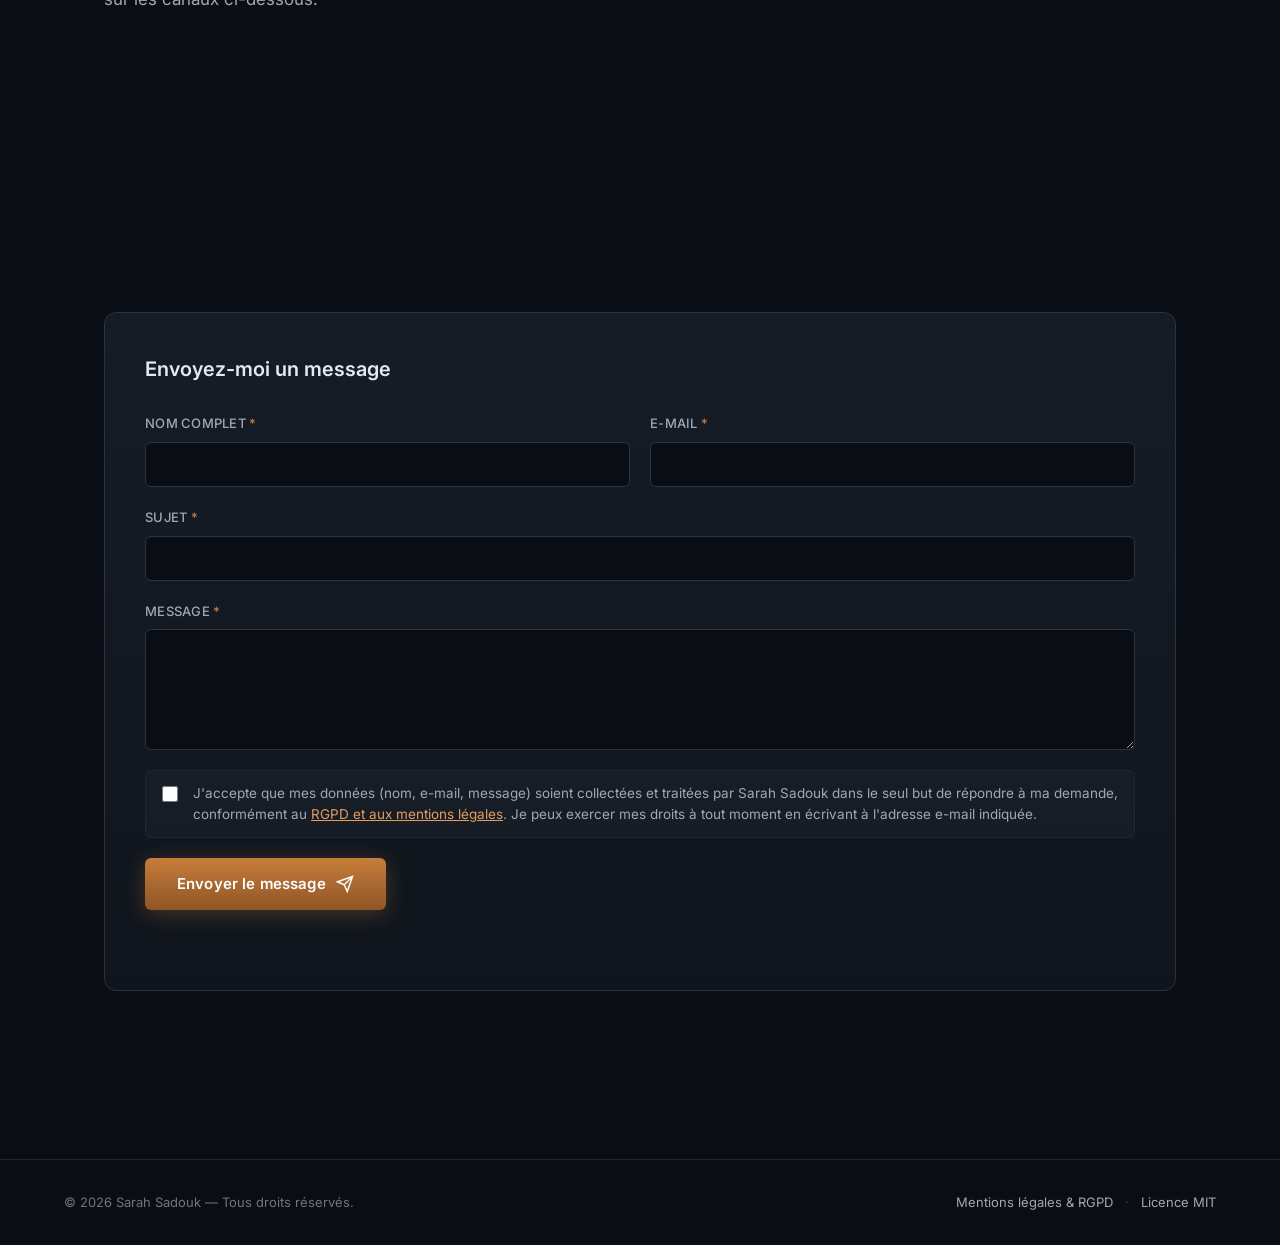
==== commit 35aaaf85: "chore: remove scroll indicator (looked like a traffic light)" ====
--- a/index.html
+++ b/index.html
@@ -191,9 +191,6 @@
         </div>
       </div>
 
-      <a href="#about" class="scroll-indicator" aria-label="Descendre">
-        <span></span>
-      </a>
     </section>
 
     <!-- À PROPOS -->
--- a/style.css
+++ b/style.css
@@ -483,32 +483,6 @@
   color: var(--text-mute);
   letter-spacing: 0.03em;
   text-transform: uppercase;
-}
-
-.scroll-indicator {
-  position: absolute;
-  bottom: 32px;
-  left: 50%;
-  transform: translateX(-50%);
-  width: 26px;
-  height: 42px;
-  border: 2px solid var(--text-mute);
-  border-radius: 14px;
-  display: grid;
-  place-items: start center;
-  padding-top: 8px;
-}
-.scroll-indicator span {
-  display: block;
-  width: 4px; height: 8px;
-  background: var(--copper);
-  border-radius: 2px;
-  animation: scrollDown 1.8s infinite;
-}
-@keyframes scrollDown {
-  0%   { opacity: 0; transform: translateY(0); }
-  30%  { opacity: 1; }
-  100% { opacity: 0; transform: translateY(14px); }
 }
 
 /* =========================================================
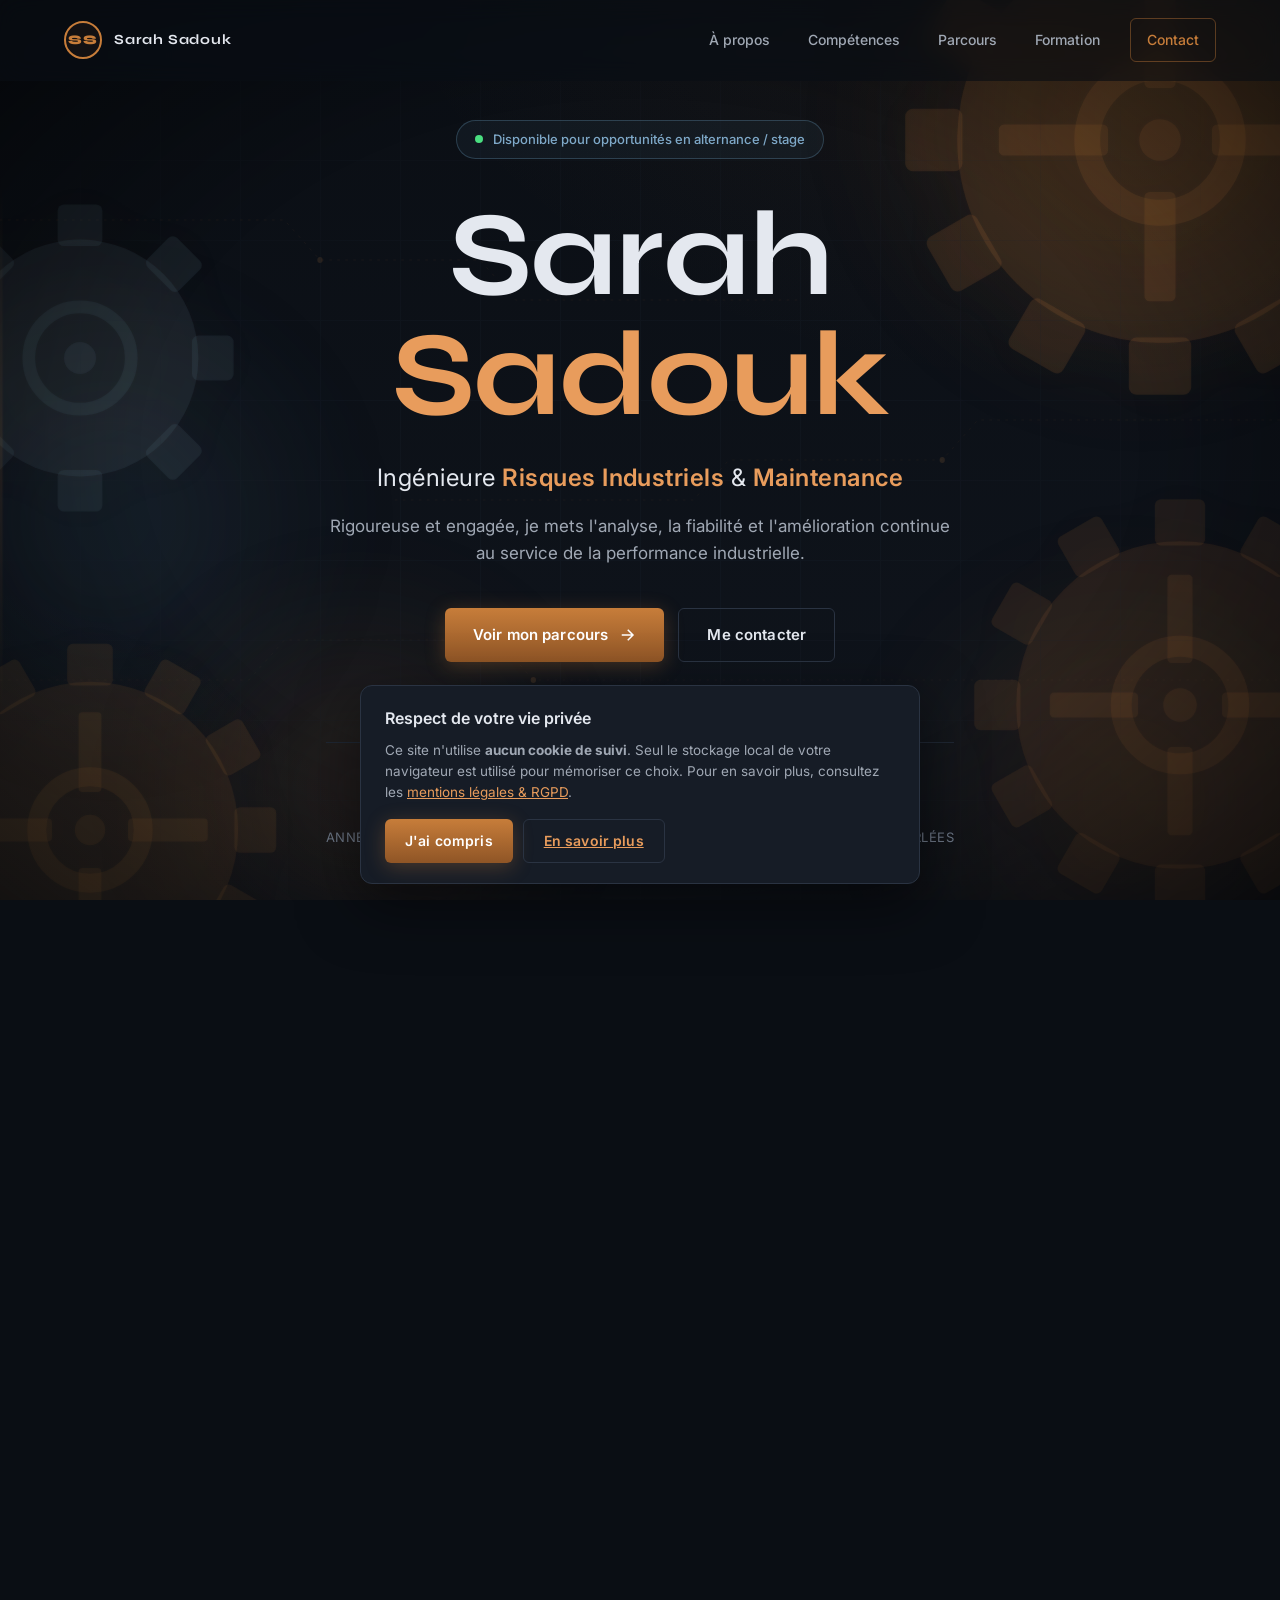
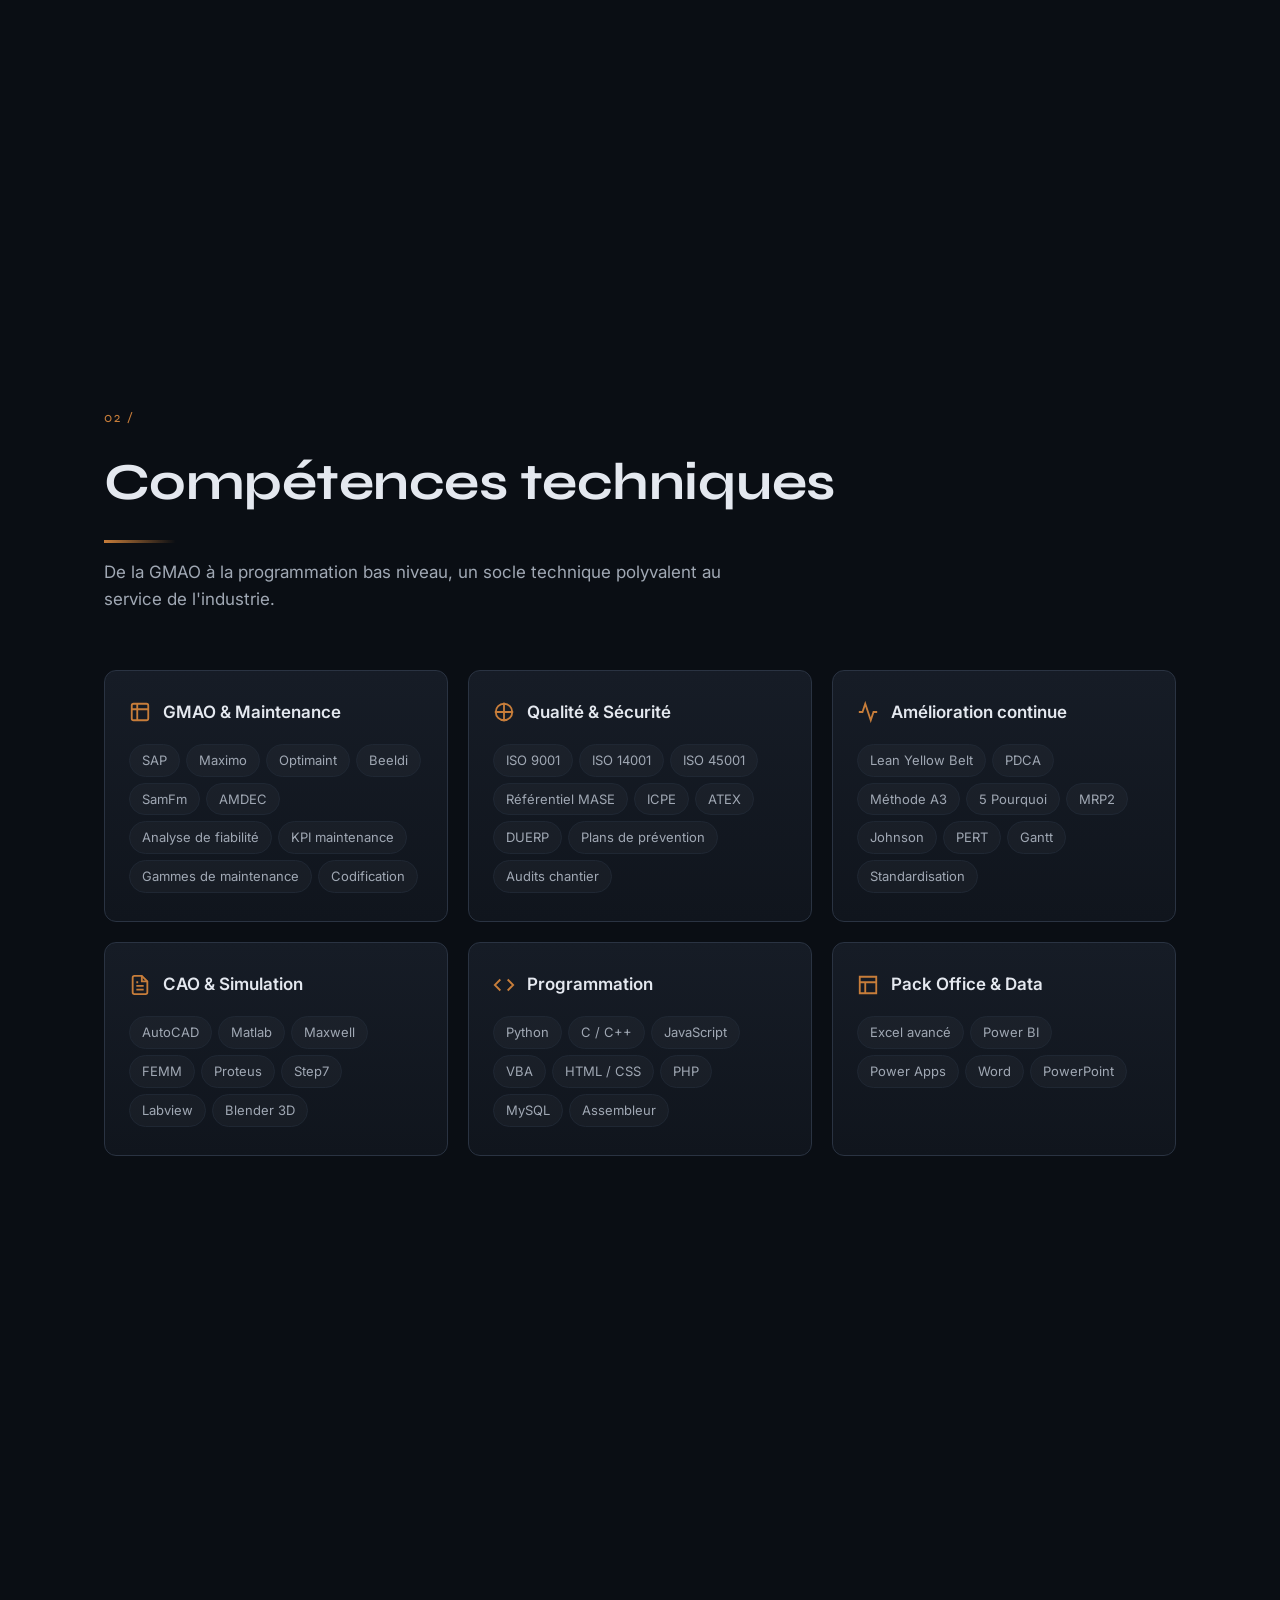
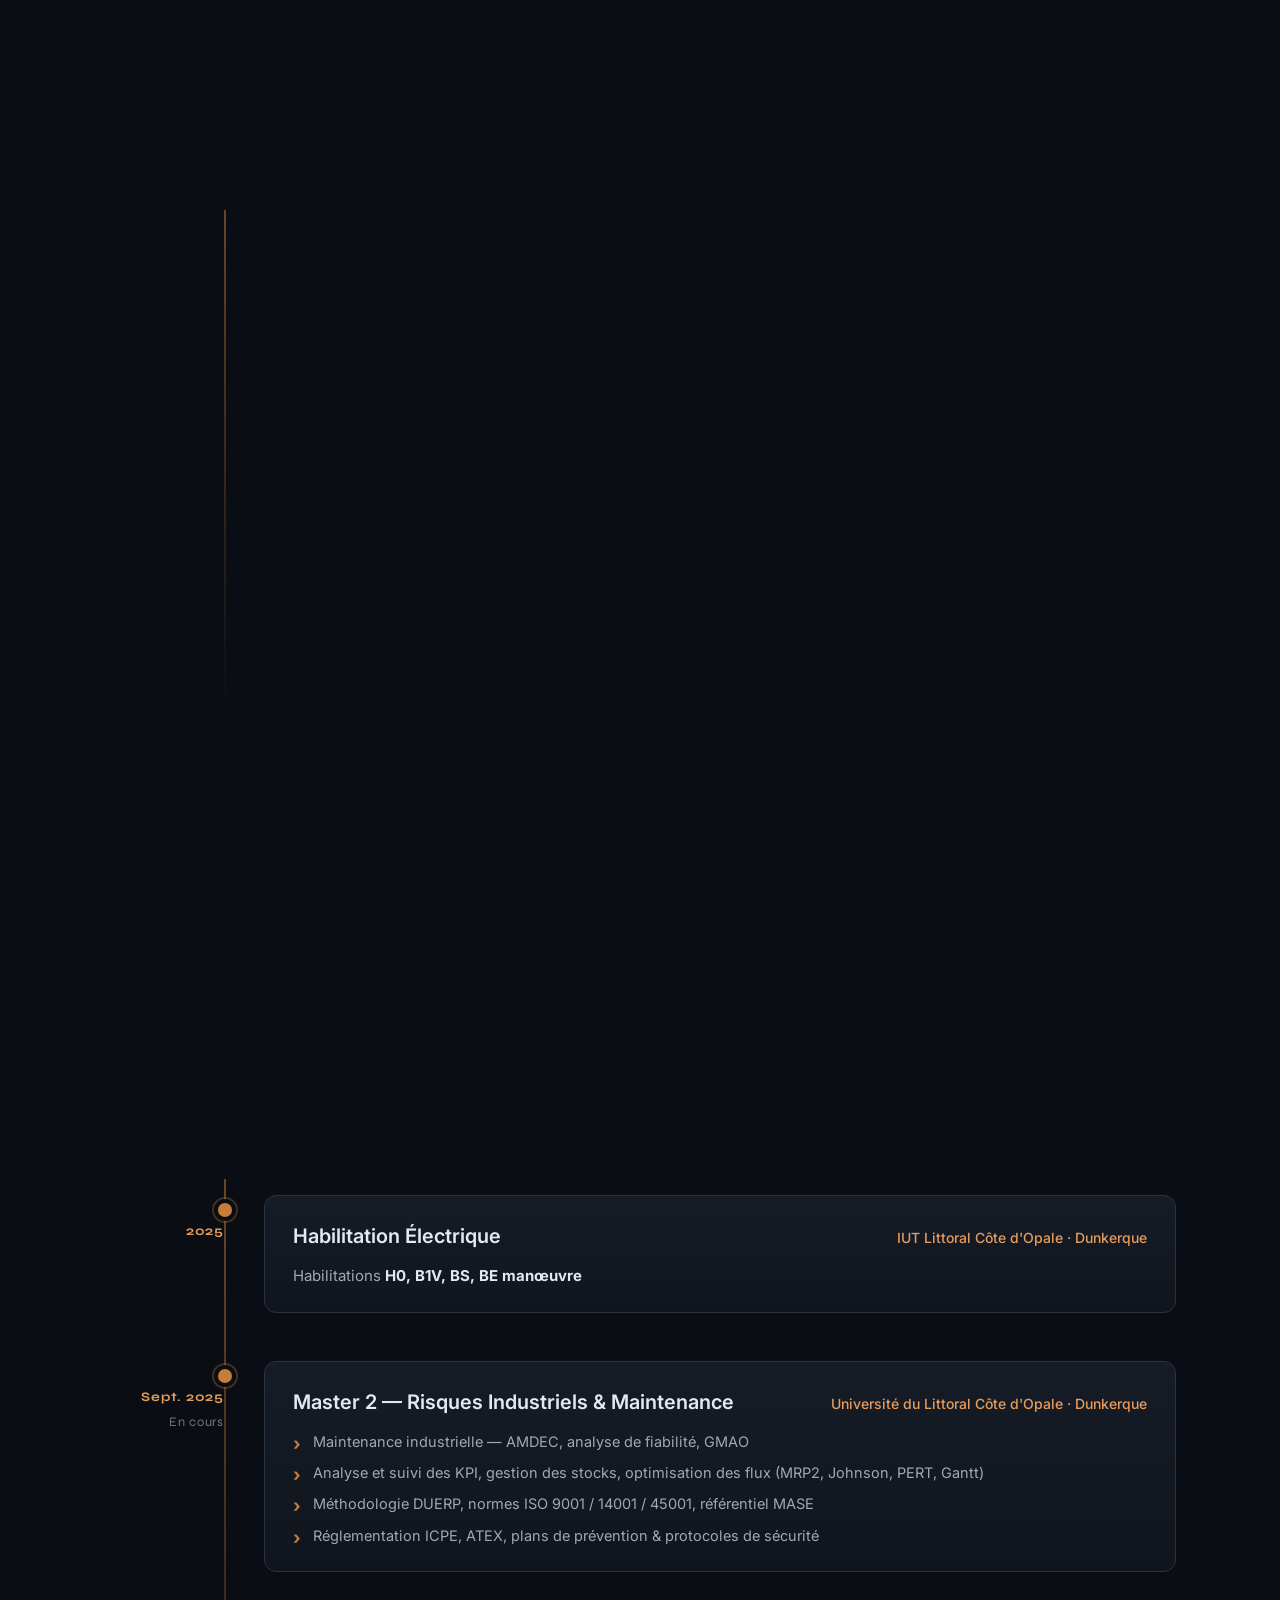
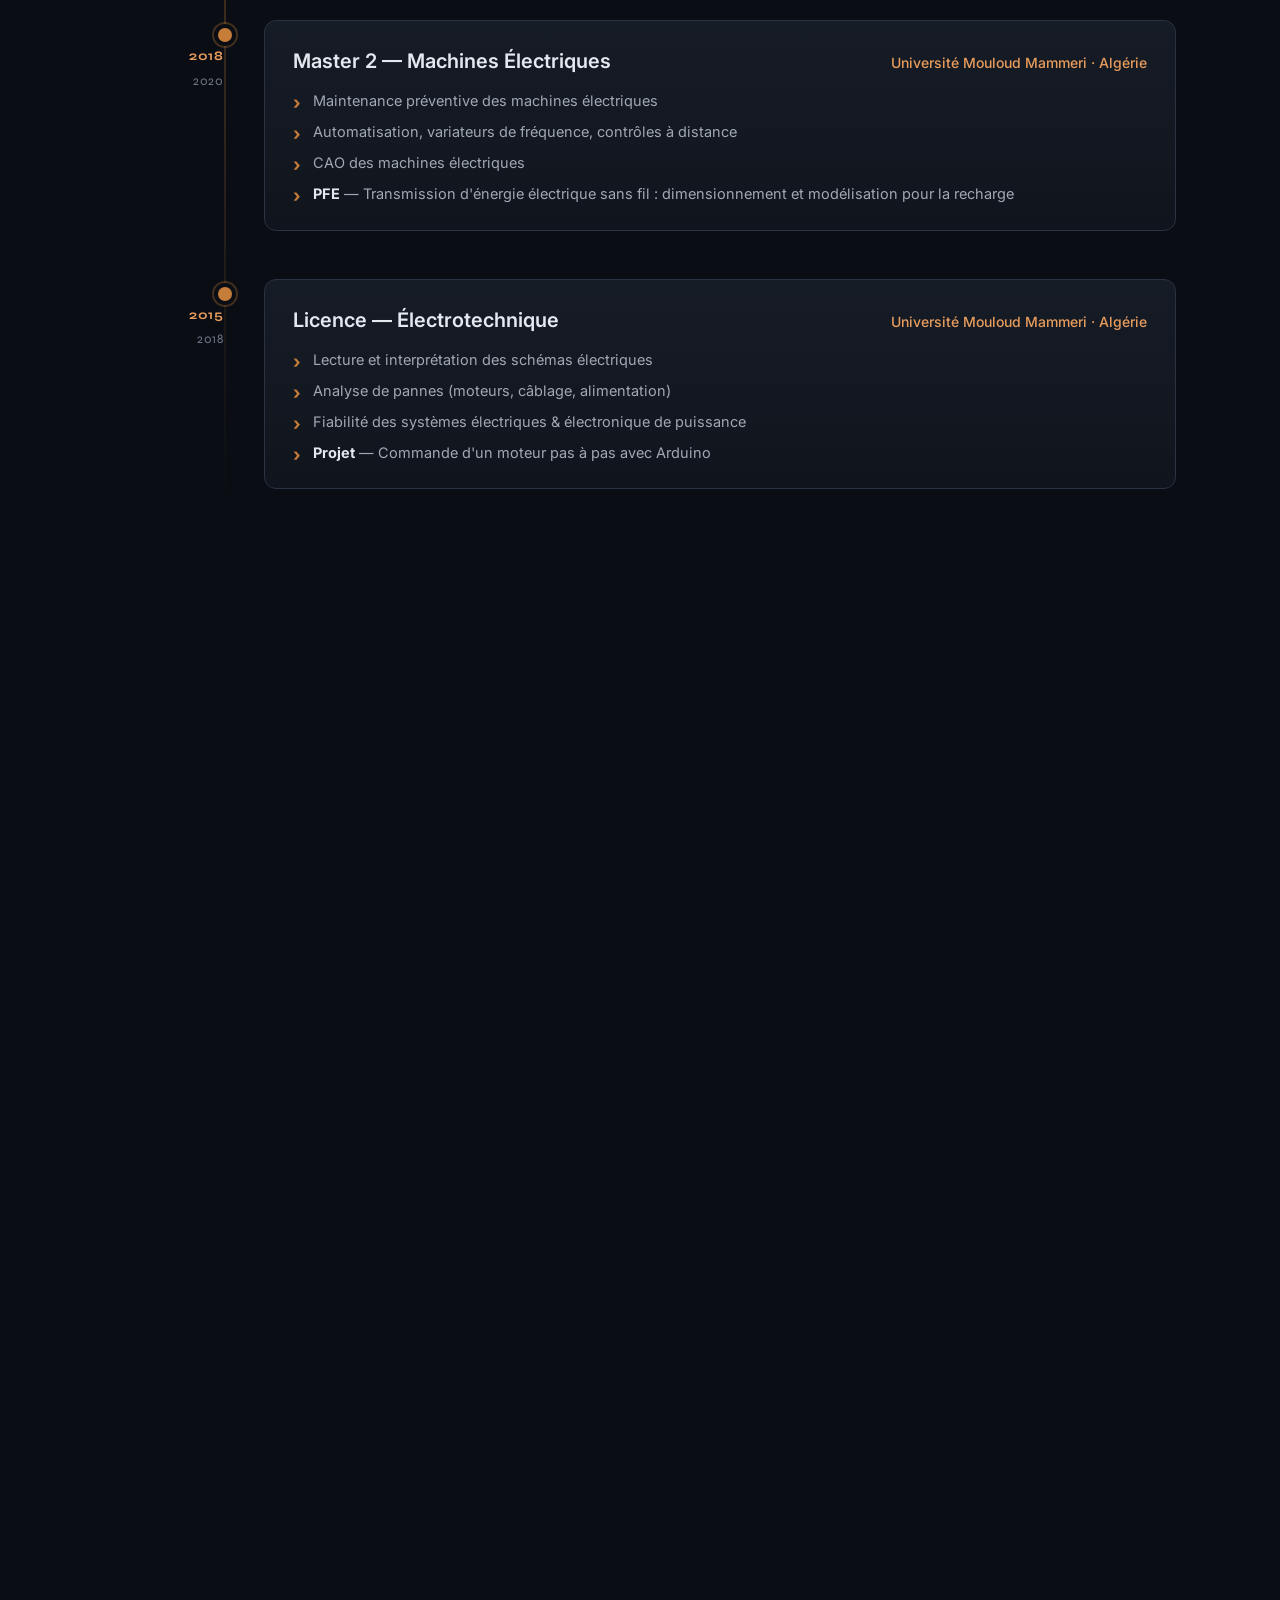
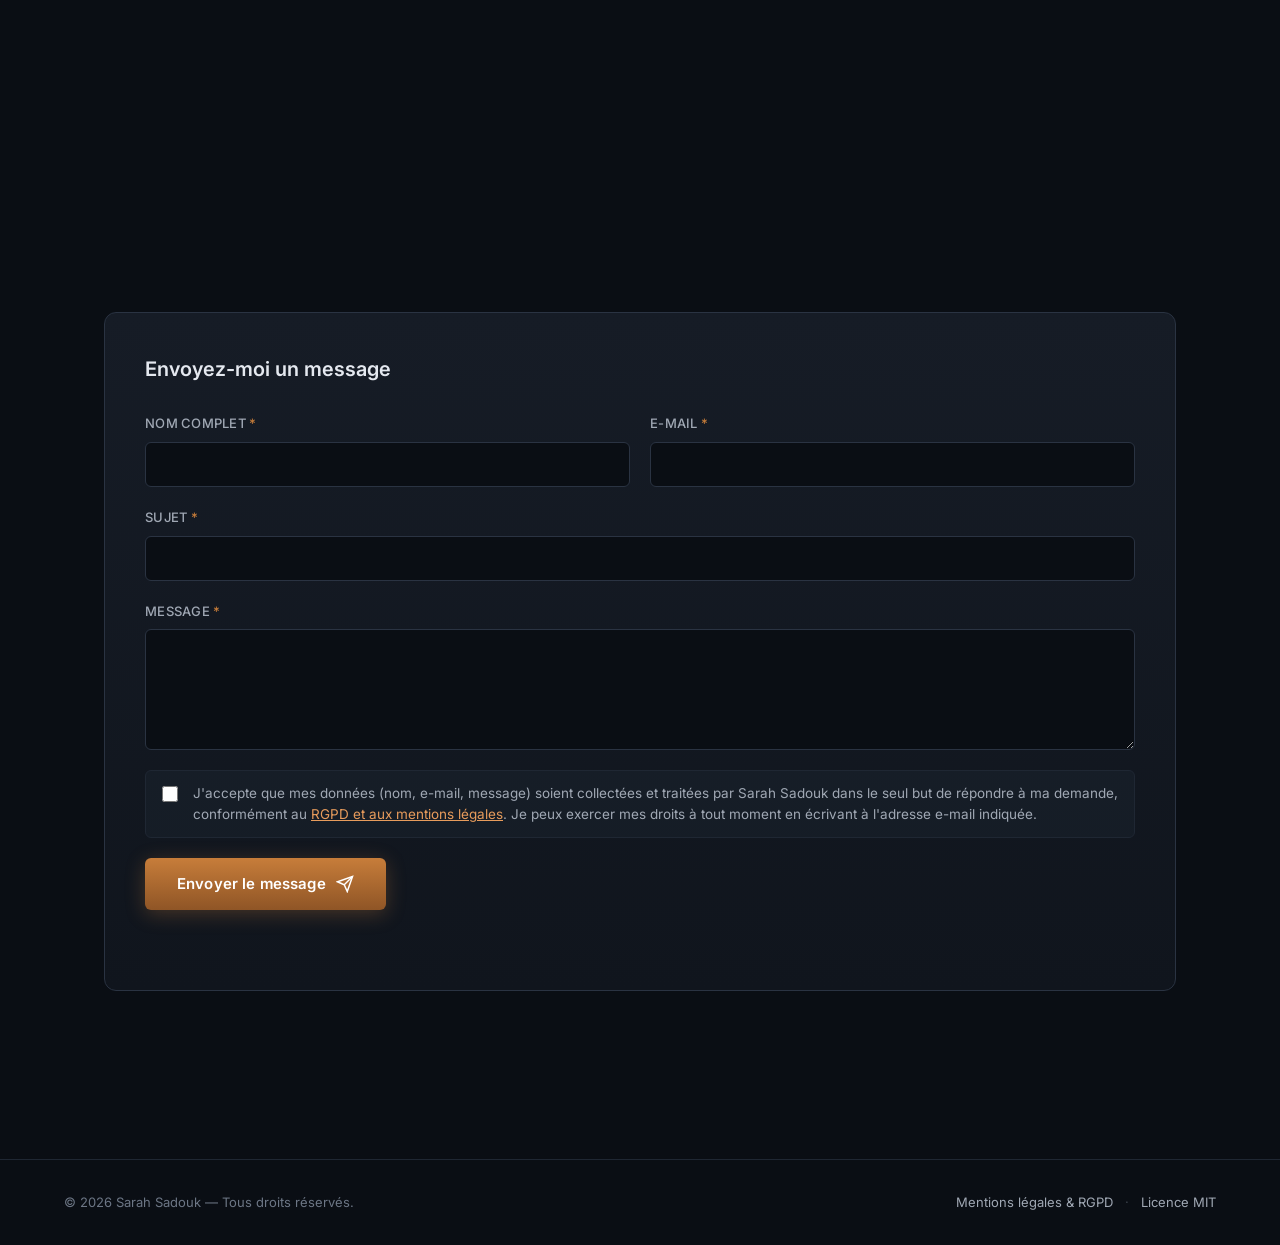
==== commit e61ff707: "refactor(bg): reduce gears from 9 to 4 for cleaner background Keep the large corner gears (1, 2, 3, " ====
--- a/index.html
+++ b/index.html
@@ -24,12 +24,7 @@
     <svg class="gear gear-1" viewBox="-100 -100 200 200"><use href="#gear-shape-12" /></svg>
     <svg class="gear gear-2" viewBox="-100 -100 200 200"><use href="#gear-shape-8" /></svg>
     <svg class="gear gear-3" viewBox="-100 -100 200 200"><use href="#gear-shape-12" /></svg>
-    <svg class="gear gear-4" viewBox="-100 -100 200 200"><use href="#gear-shape-16" /></svg>
-    <svg class="gear gear-5" viewBox="-100 -100 200 200"><use href="#gear-shape-8" /></svg>
     <svg class="gear gear-6" viewBox="-100 -100 200 200"><use href="#gear-shape-12" /></svg>
-    <svg class="gear gear-7" viewBox="-100 -100 200 200"><use href="#gear-shape-8" /></svg>
-    <svg class="gear gear-8" viewBox="-100 -100 200 200"><use href="#gear-shape-16" /></svg>
-    <svg class="gear gear-9" viewBox="-100 -100 200 200"><use href="#gear-shape-12" /></svg>
 
     <!-- Tracés de circuit décoratifs (blueprint) -->
     <svg class="circuit" viewBox="0 0 1440 900" preserveAspectRatio="none" aria-hidden="true">
--- a/style.css
+++ b/style.css
@@ -103,12 +103,7 @@
 .gear-1 { width: 520px; height: 520px; top: -120px; right: -140px; color: rgba(199,125,58,.12); }
 .gear-2 { width: 320px; height: 320px; top: 22%; left: -80px; color: rgba(93,138,168,.10); }
 .gear-3 { width: 420px; height: 420px; top: 55%; right: -110px; color: rgba(199,125,58,.09); }
-.gear-4 { width: 260px; height: 260px; top: 80%; left: 12%; color: rgba(93,138,168,.09); }
-.gear-5 { width: 180px; height: 180px; top: 38%; left: 58%; color: rgba(199,125,58,.08); }
 .gear-6 { width: 380px; height: 380px; bottom: -120px; left: -100px; color: rgba(199,125,58,.10); }
-.gear-7 { width: 140px; height: 140px; top: 14%; left: 36%; color: rgba(93,138,168,.09); }
-.gear-8 { width: 220px; height: 220px; top: 68%; left: 44%; color: rgba(199,125,58,.07); }
-.gear-9 { width: 110px; height: 110px; top: 88%; right: 30%; color: rgba(93,138,168,.09); }
 
 /* Lueurs radiales (halos derrière les engrenages pour adoucir le noir) */
 .glow {
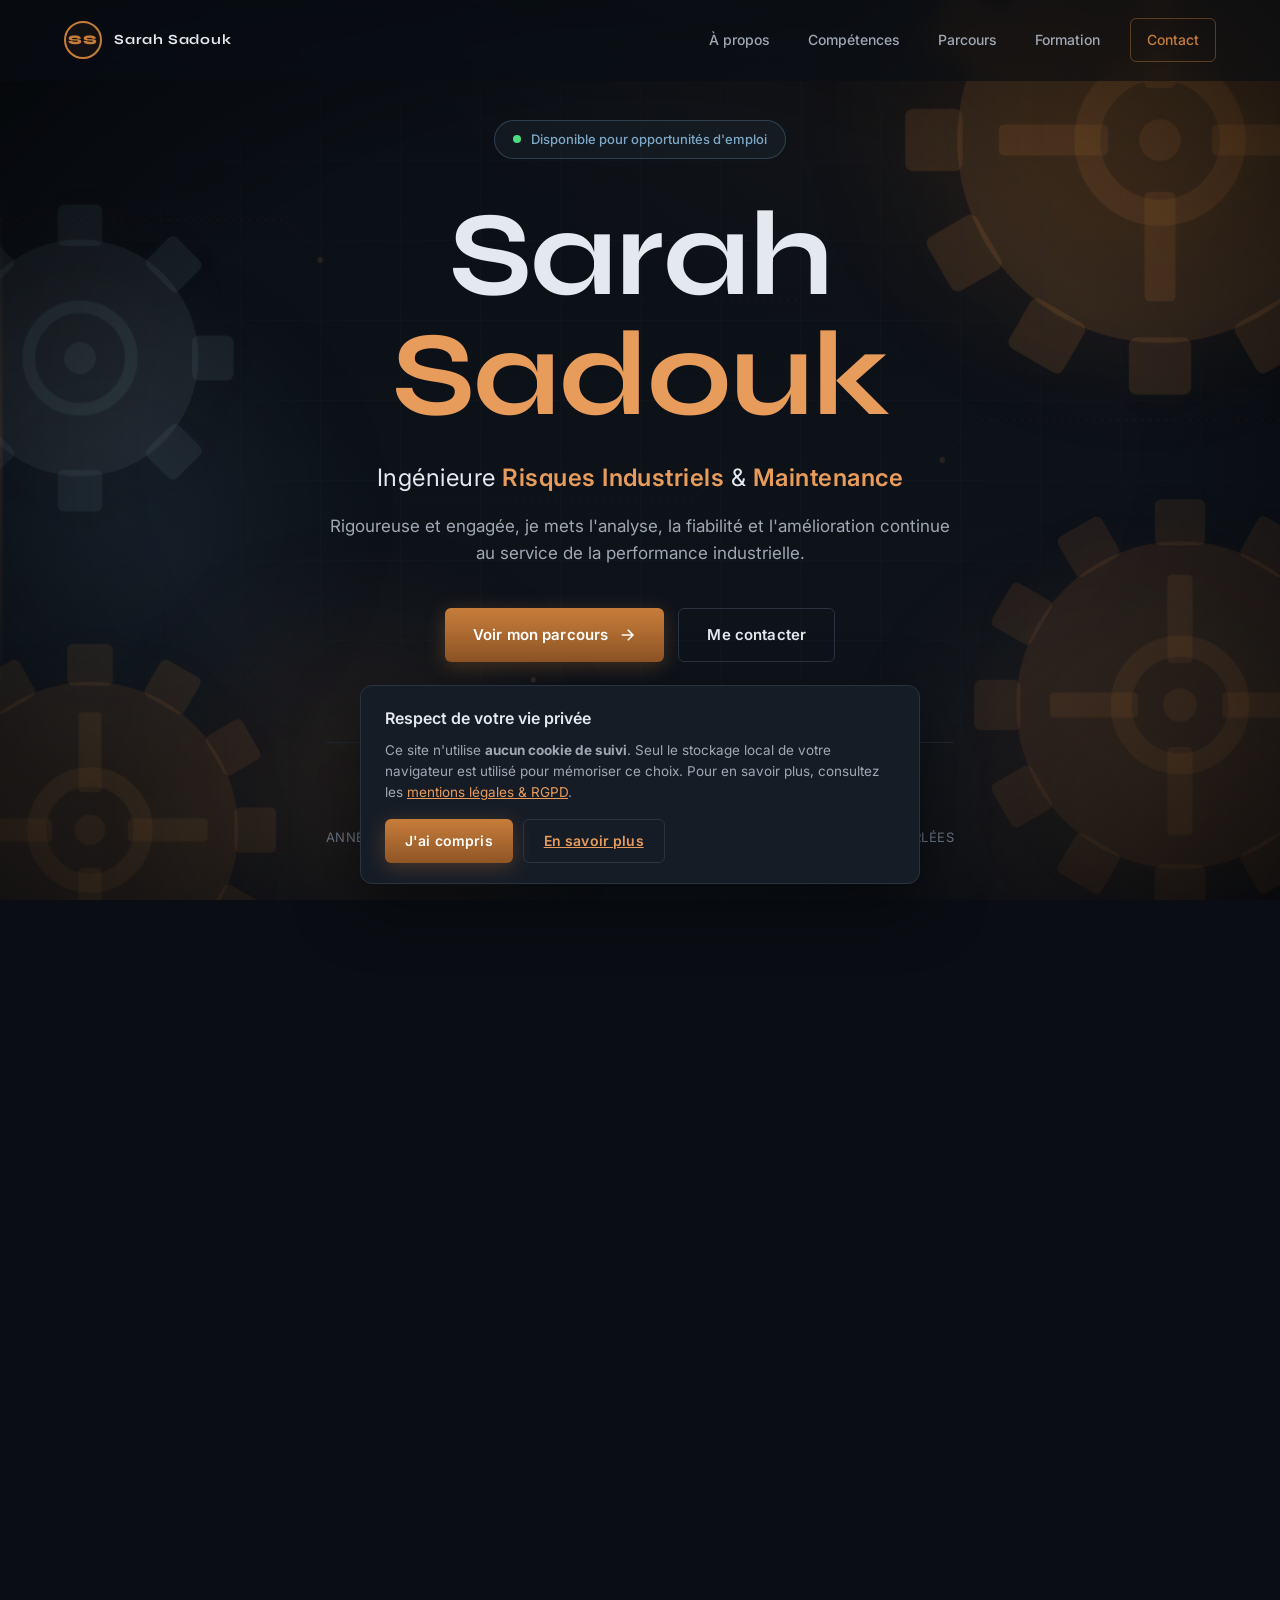
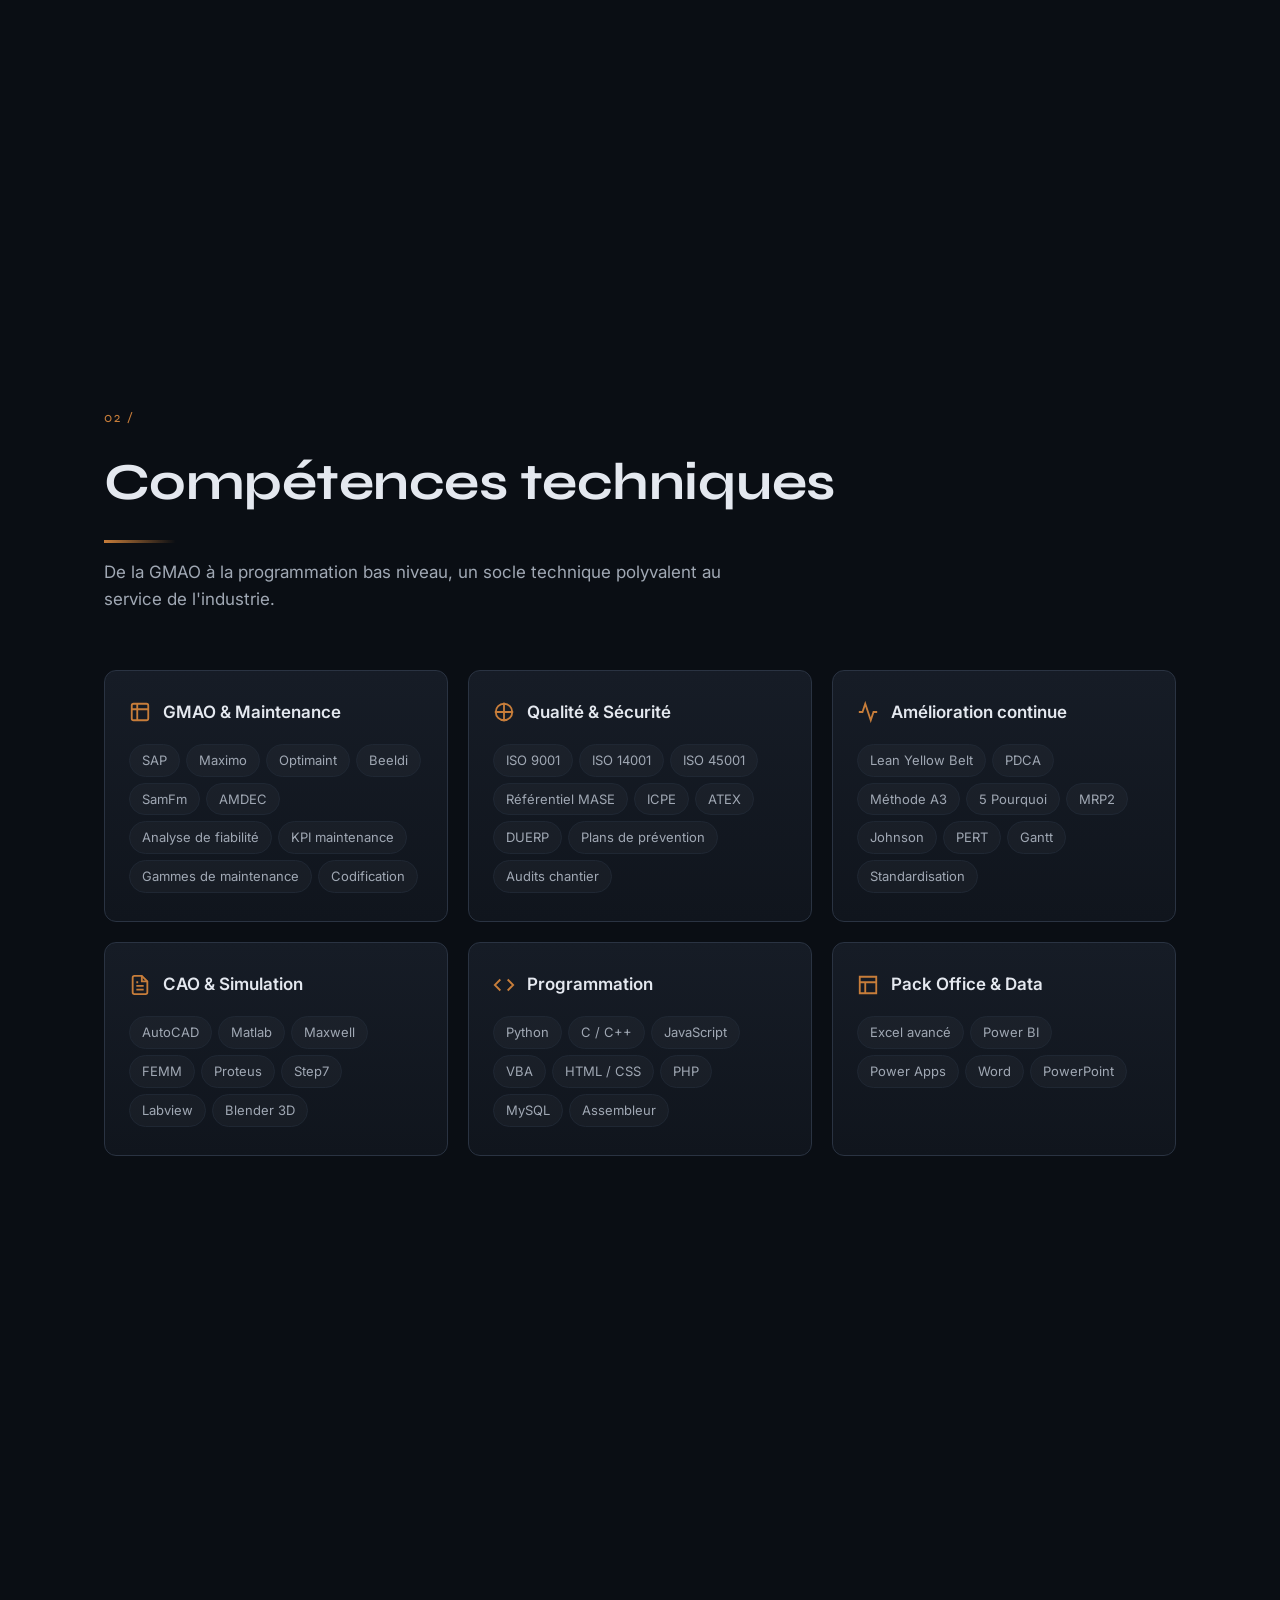
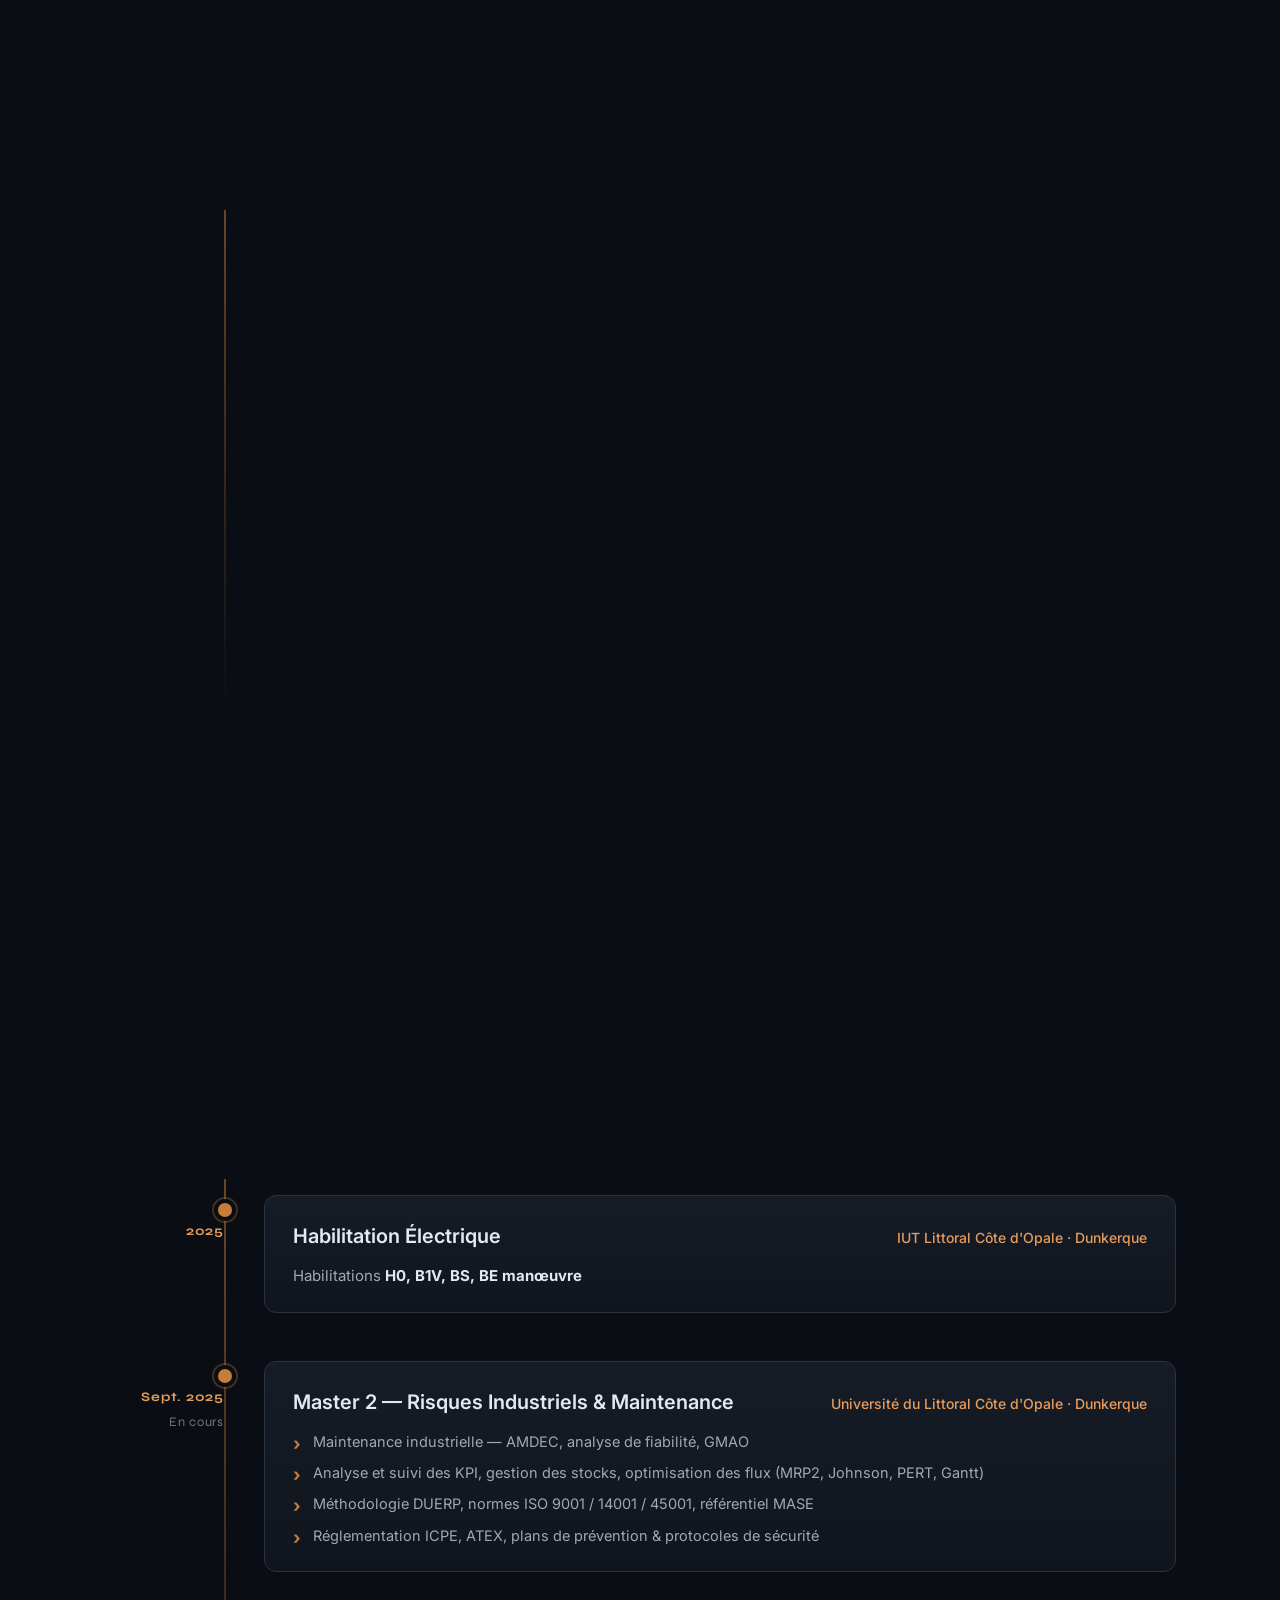
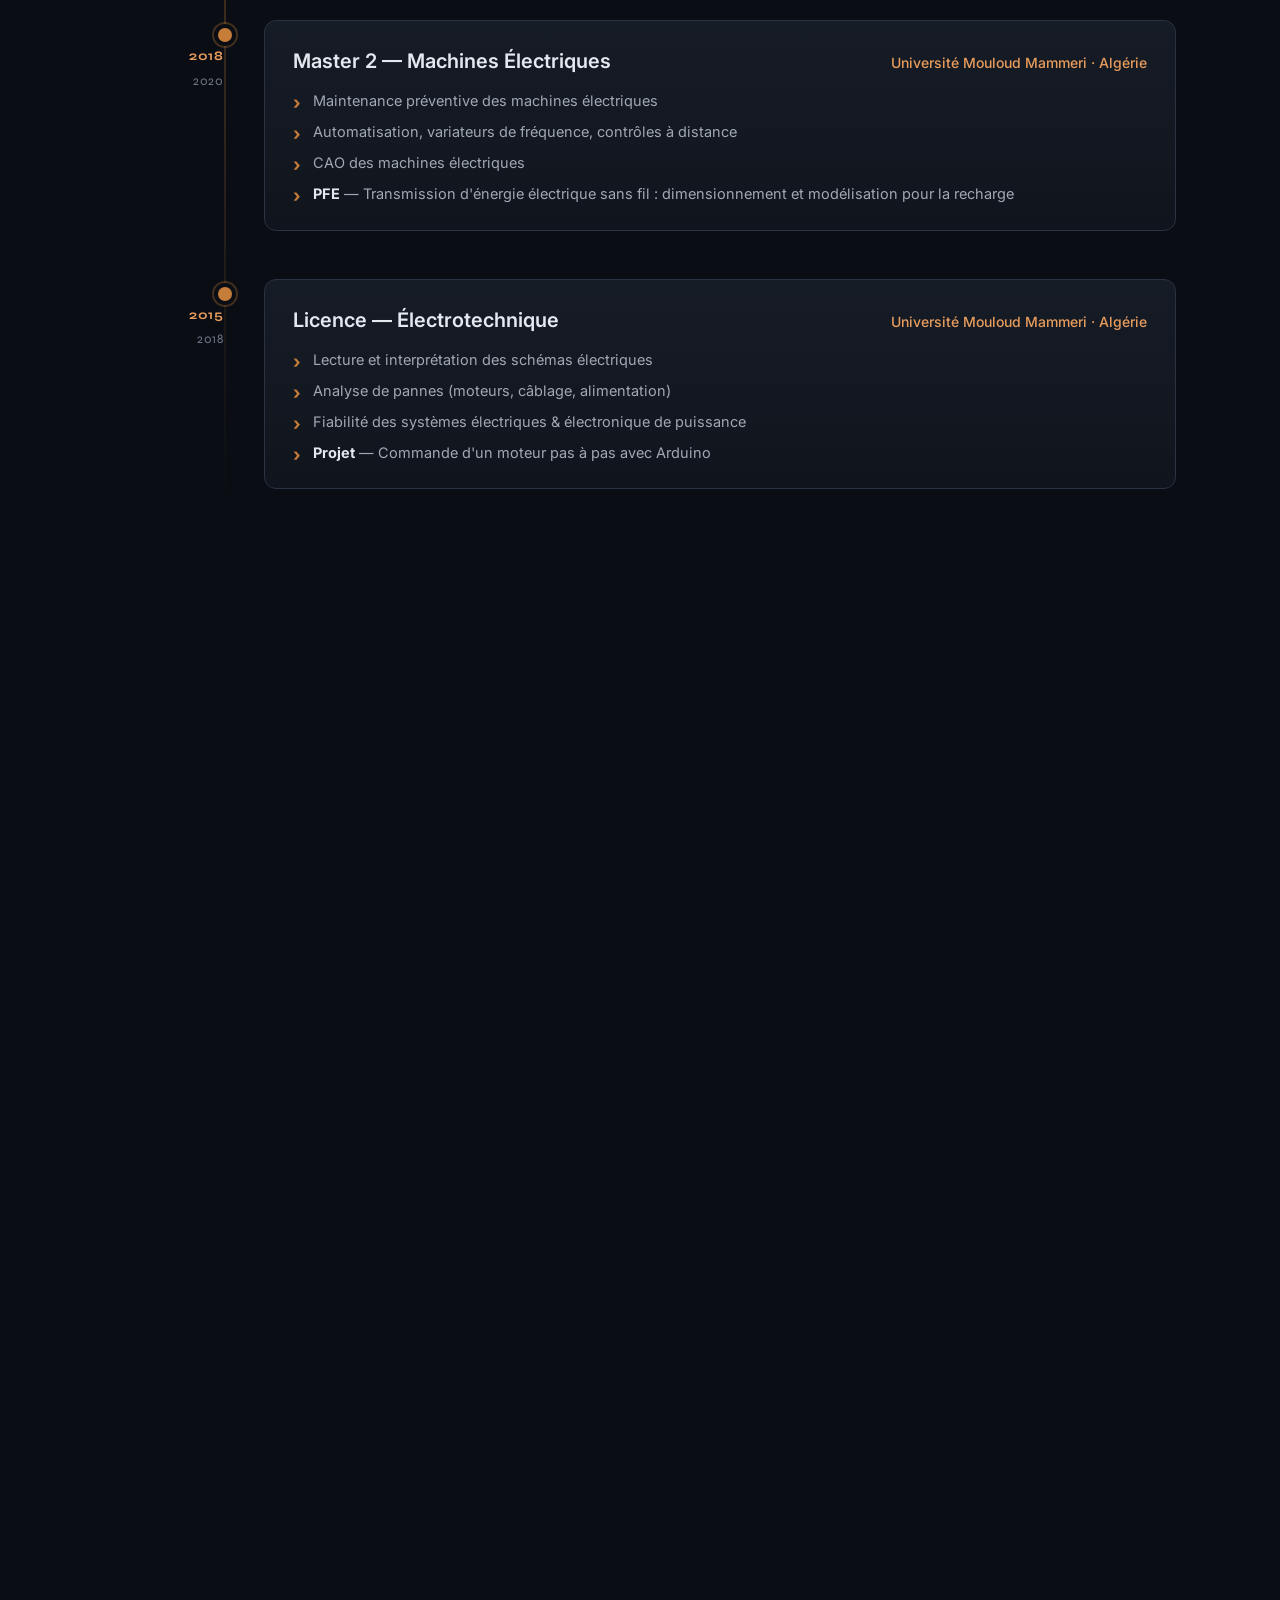
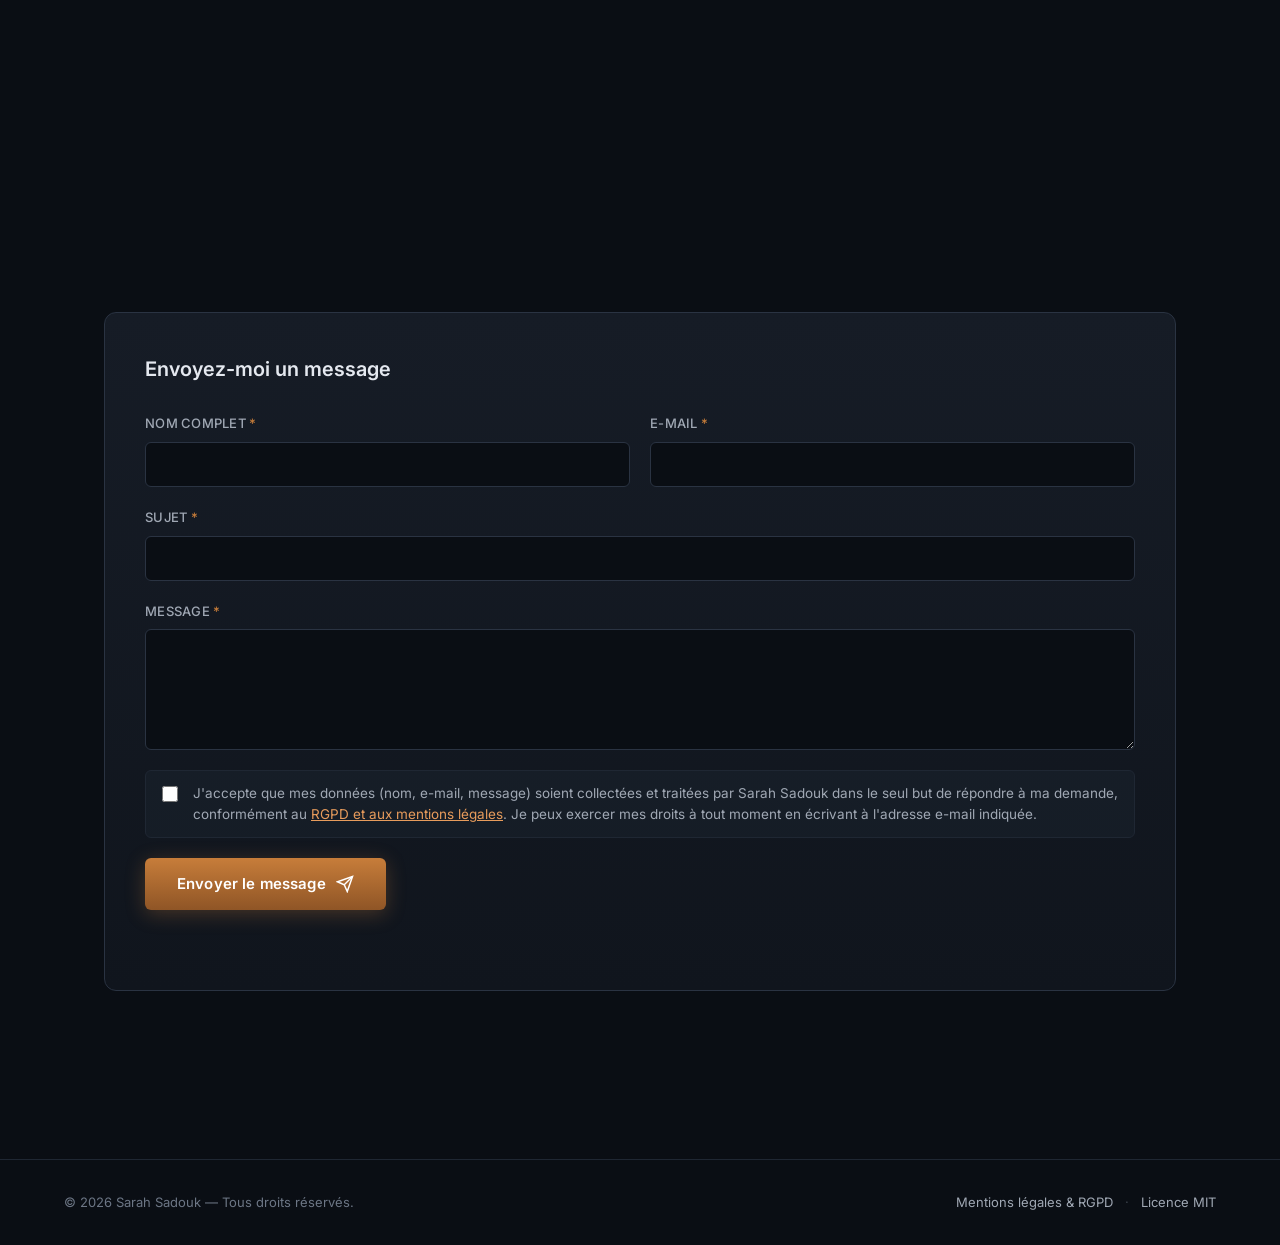
==== commit 7f4a21c9: "content(hero): switch availability from stage/alternance to emploi" ====
--- a/index.html
+++ b/index.html
@@ -160,7 +160,7 @@
       <div class="hero-content">
         <div class="hero-tag">
           <span class="pulse"></span>
-          Disponible pour opportunités en alternance / stage
+          Disponible pour opportunités d'emploi
         </div>
         <h1 class="hero-title">
           <span class="title-line">Sarah</span>
--- a/style.css
+++ b/style.css
@@ -1207,8 +1207,27 @@
 /* =========================================================
    Responsive
    ========================================================= */
+/* =========================================================
+   RESPONSIVE — Tablettes (<= 960px)
+   ========================================================= */
 @media (max-width: 960px) {
-  .about-grid { grid-template-columns: 1fr; }
+  /* Arrière-plan allégé : 3 engrenages au lieu de 4, tailles réduites */
+  .gear-1 { width: 360px; height: 360px; top: -90px; right: -100px; }
+  .gear-2 { width: 240px; height: 240px; top: 22%; left: -70px; }
+  .gear-3 { display: none; }
+  .gear-6 { width: 280px; height: 280px; bottom: -90px; left: -80px; }
+
+  .glow-c { display: none; }
+  .glow-a, .glow-b, .glow-d { filter: blur(50px); }
+
+  /* Moitié des particules suffisent */
+  .particle.p4,
+  .particle.p7,
+  .particle.p10,
+  .particle.p12 { display: none; }
+
+  /* Layout */
+  .about-grid { grid-template-columns: 1fr; gap: 32px; }
   .about-card { position: static; }
 
   .timeline::before { left: 20px; }
@@ -1222,7 +1241,43 @@
   .date-start, .date-end { display: inline; margin-right: 8px; }
 }
 
+/* =========================================================
+   RESPONSIVE — Mobile (<= 720px)
+   ========================================================= */
 @media (max-width: 720px) {
+  /* Arrière-plan quasiment nu : 1 engrenage discret en haut à droite */
+  .gear-2,
+  .gear-3,
+  .gear-6 { display: none; }
+  .gear-1 {
+    width: 260px; height: 260px;
+    top: -70px; right: -80px;
+    opacity: 0.55;
+    filter: drop-shadow(0 0 20px rgba(199,125,58,.1));
+  }
+
+  /* Halos : un seul en haut + un doux en bas */
+  .glow-b,
+  .glow-c { display: none; }
+  .glow-a { width: 380px; height: 380px; top: -120px; right: -120px; opacity: 0.6; }
+  .glow-d { width: 320px; height: 320px; bottom: -100px; opacity: 0.5; }
+
+  /* Beaucoup moins de particules (batterie + lisibilité) */
+  .particle.p2,
+  .particle.p4,
+  .particle.p6,
+  .particle.p7,
+  .particle.p8,
+  .particle.p10,
+  .particle.p11,
+  .particle.p12 { display: none; }
+
+  /* Circuits et scan trop bruyants sur petit écran */
+  .circuit { display: none; }
+  .grid-overlay { opacity: .12; background-size: 56px 56px; }
+  .scan-beam { opacity: 0.25; }
+
+  /* Navigation mobile */
   .nav-toggle { display: flex; }
   .nav-links {
     position: fixed;
@@ -1246,12 +1301,68 @@
   .nav-links a { padding: 14px 12px; width: 100%; }
   .nav-links a.cta { margin-left: 0; margin-top: 6px; text-align: center; }
 
+  /* Section spacing plus compact */
+  .section { padding: clamp(64px, 12vw, 90px) 20px; }
+  .section-head { margin-bottom: 36px; }
+
+  /* Hero */
+  .hero { padding: 100px 20px 60px; min-height: auto; }
+  .hero-actions { gap: 10px; margin-bottom: 56px; }
+  .hero-actions .btn { width: 100%; justify-content: center; }
+  .hero-stats { gap: 24px; padding-top: 28px; }
+  .stat-num { font-size: 28px; }
+
+  /* À propos */
   .traits { grid-template-columns: 1fr; }
-  .hero-stats { gap: 24px; }
-  .stat-num { font-size: 30px; }
-
+  .about-card { padding: 28px 20px; }
+  .photo-frame { width: 140px; height: 140px; }
+  .photo-initials { font-size: 44px; }
+  .info-list > div { flex-direction: column; gap: 2px; align-items: flex-start; }
+  .info-list dd { text-align: left; }
+
+  /* Compétences */
+  .comp-grid { grid-template-columns: 1fr; gap: 14px; }
+  .comp-card { padding: 22px 18px; transform: none !important; } /* on désactive le tilt 3D au tactile */
+  .comp-card:hover { transform: translateY(-3px) !important; }
+
+  /* Langues */
+  .lang-grid { grid-template-columns: repeat(2, 1fr); gap: 12px; }
+  .lang-card { padding: 18px 14px; }
+
+  /* Timeline */
   .timeline-head { flex-direction: column; gap: 4px; }
-
-  .form-row { grid-template-columns: 1fr; }
-  .cookie-banner { padding: 18px; }
-}
+  .timeline-body { padding: 20px 18px; }
+
+  /* Contact */
+  .contact-grid { grid-template-columns: 1fr; }
+  .contact-card { padding: 18px 20px; }
+  .form-row { grid-template-columns: 1fr; gap: 16px; }
+  .contact-form { gap: 16px; }
+  .form-submit { width: 100%; justify-self: stretch; text-align: center; justify-content: center; }
+
+  /* Cookie banner */
+  .cookie-banner { padding: 16px; bottom: 12px; left: 12px; right: 12px; }
+}
+
+/* =========================================================
+   RESPONSIVE — Très petits écrans (<= 480px)
+   ========================================================= */
+@media (max-width: 480px) {
+  /* Arrière-plan minimal : halo seul, plus d'engrenage visible */
+  .gear-1 { width: 200px; height: 200px; opacity: 0.4; }
+  .particles,
+  .scan-beam { display: none; }
+  .glow-a { width: 300px; height: 300px; }
+
+  .section { padding: 56px 16px; }
+  .section-head { margin-bottom: 28px; }
+
+  .hero { padding: 92px 16px 48px; }
+  .hero-tag { font-size: 12px; padding: 6px 14px; margin-bottom: 24px; }
+  .hero-stats { flex-direction: column; gap: 18px; padding-top: 24px; }
+  .hero-stats .stat { width: 100%; }
+
+  .lang-grid { grid-template-columns: 1fr; }
+
+  .nav { padding: 0 16px; }
+}
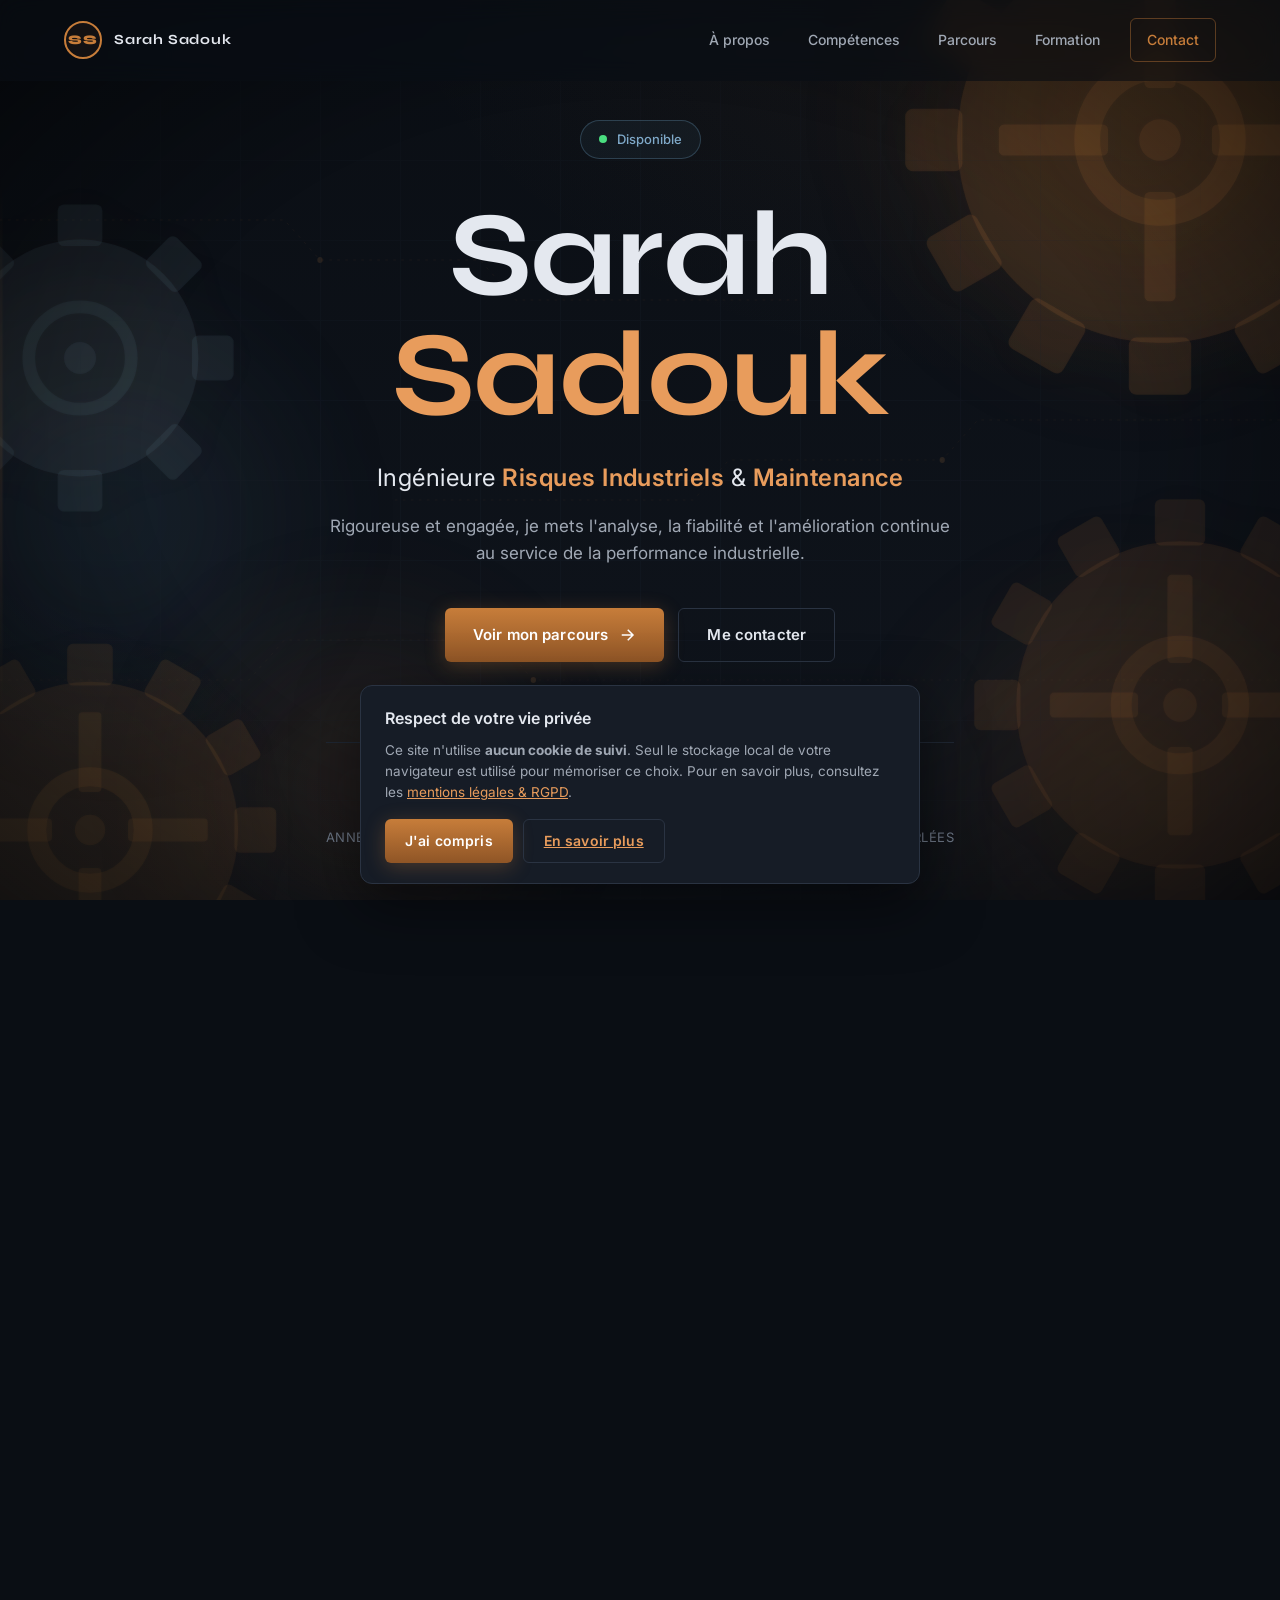
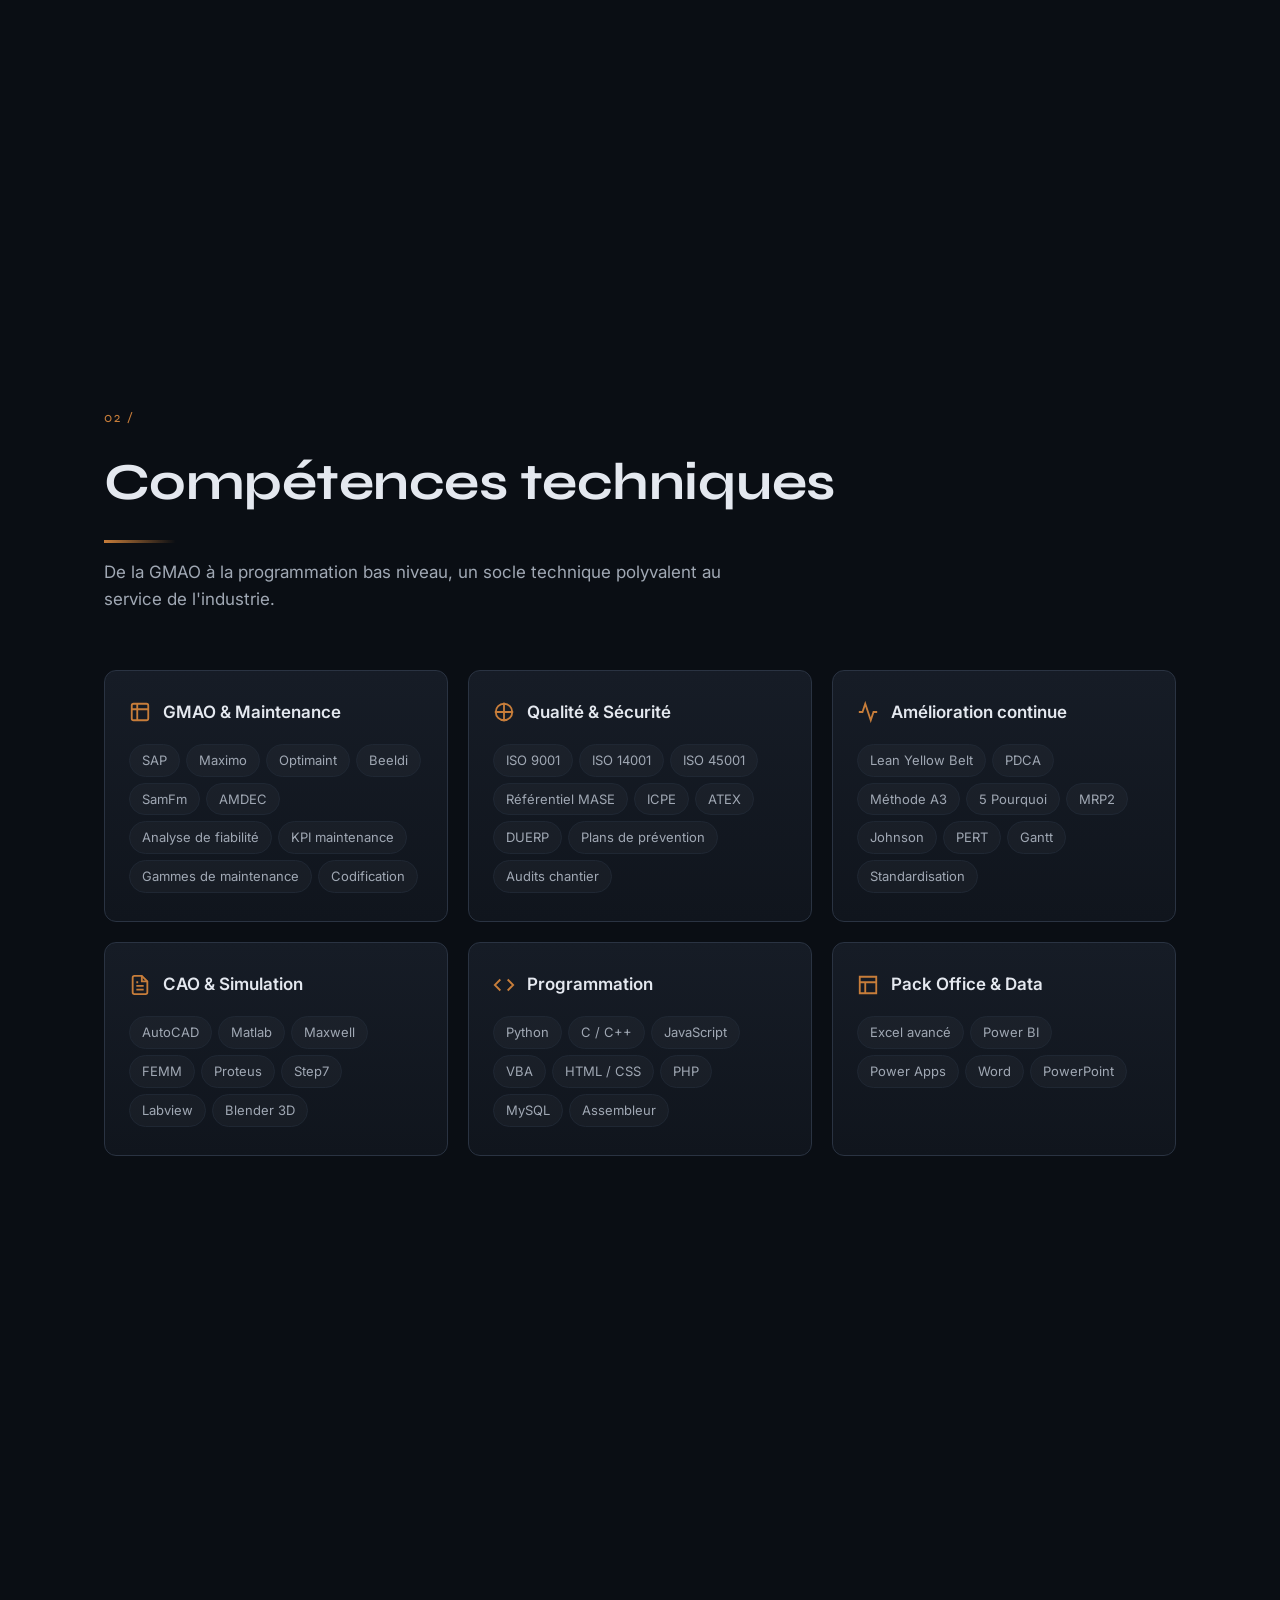
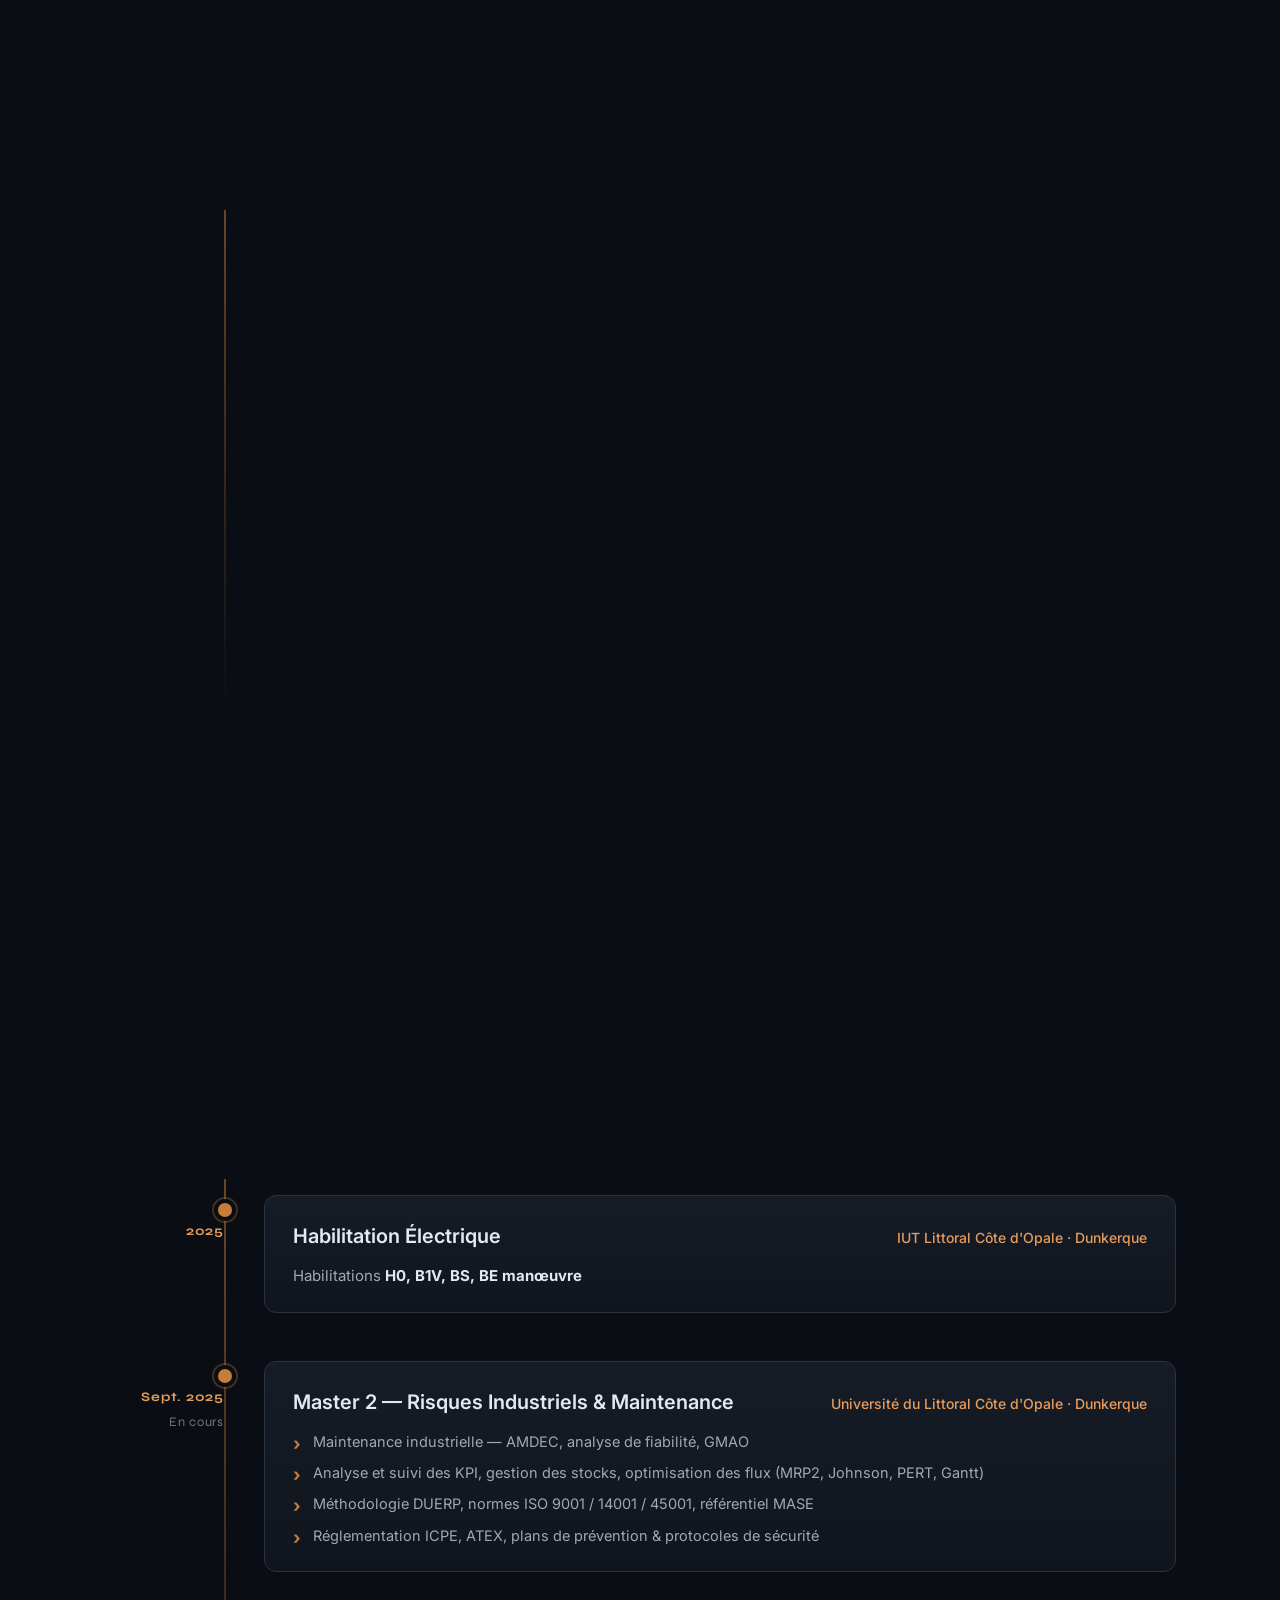
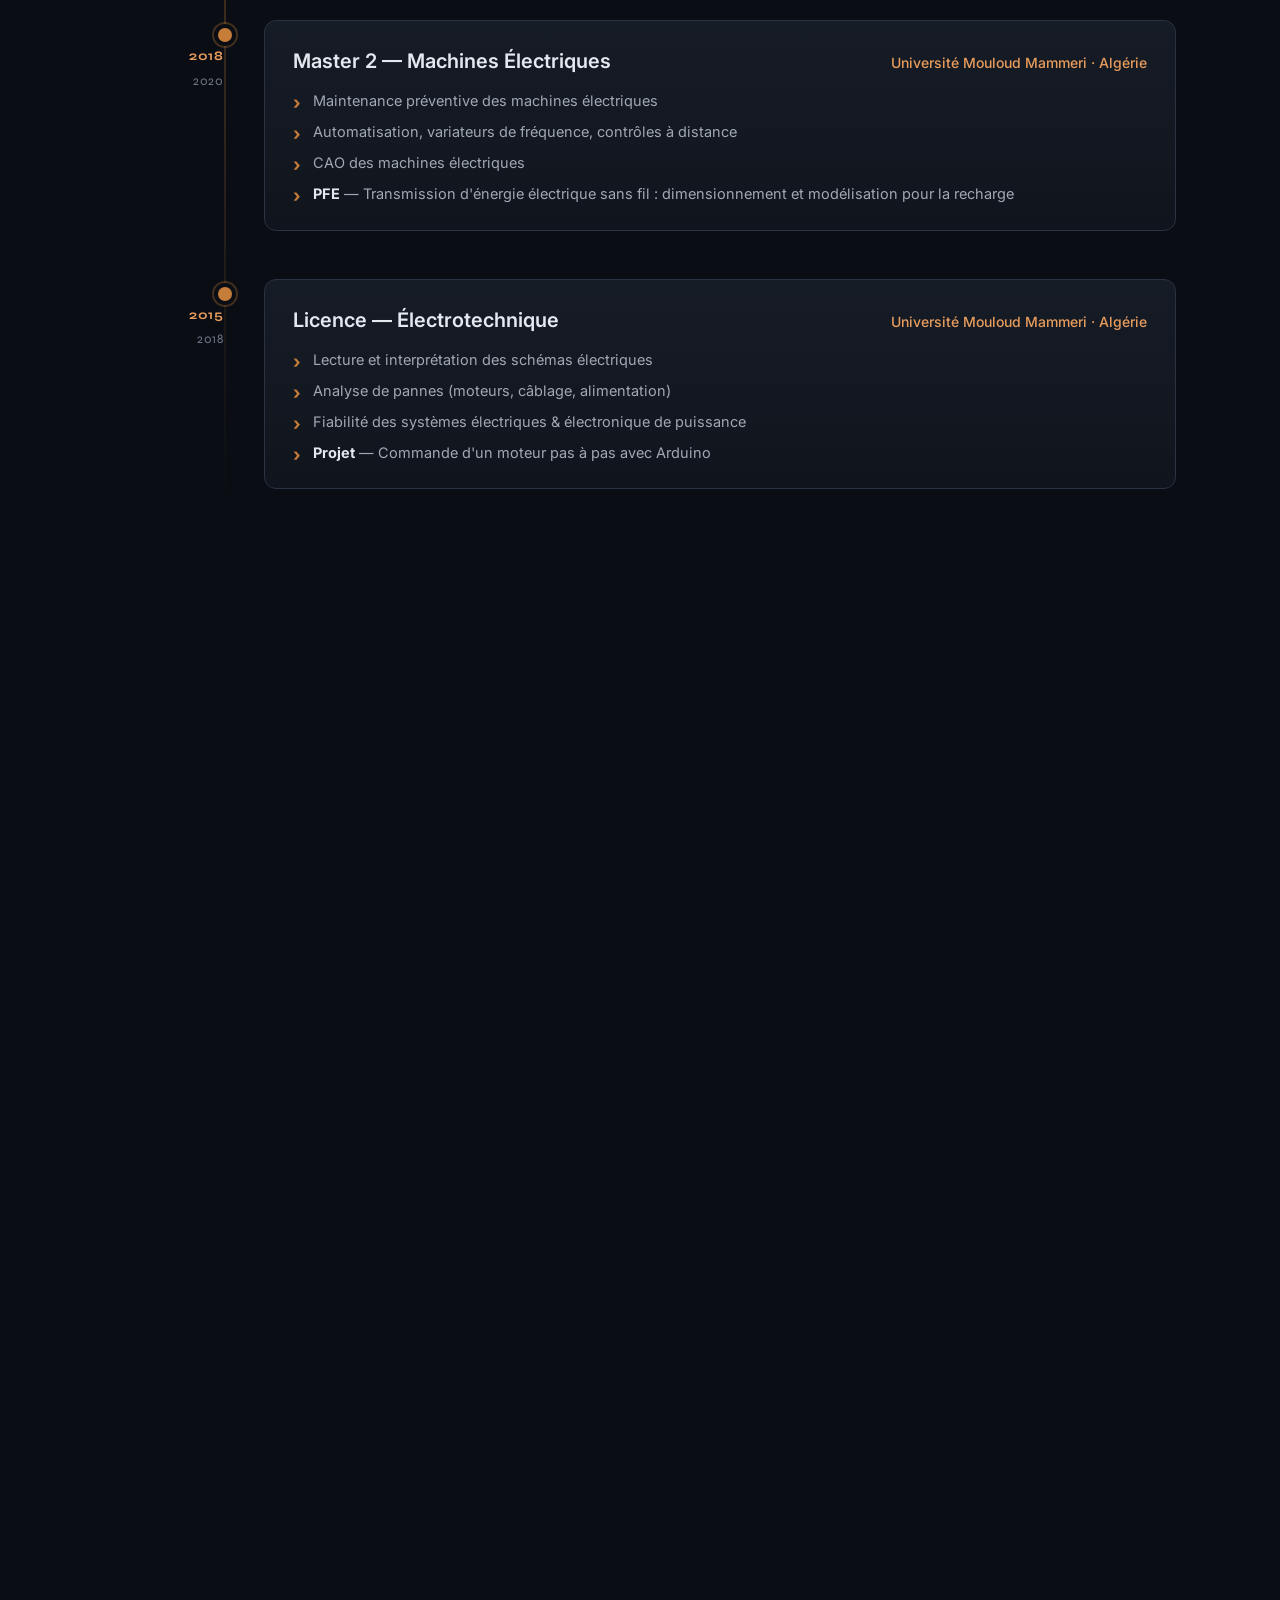
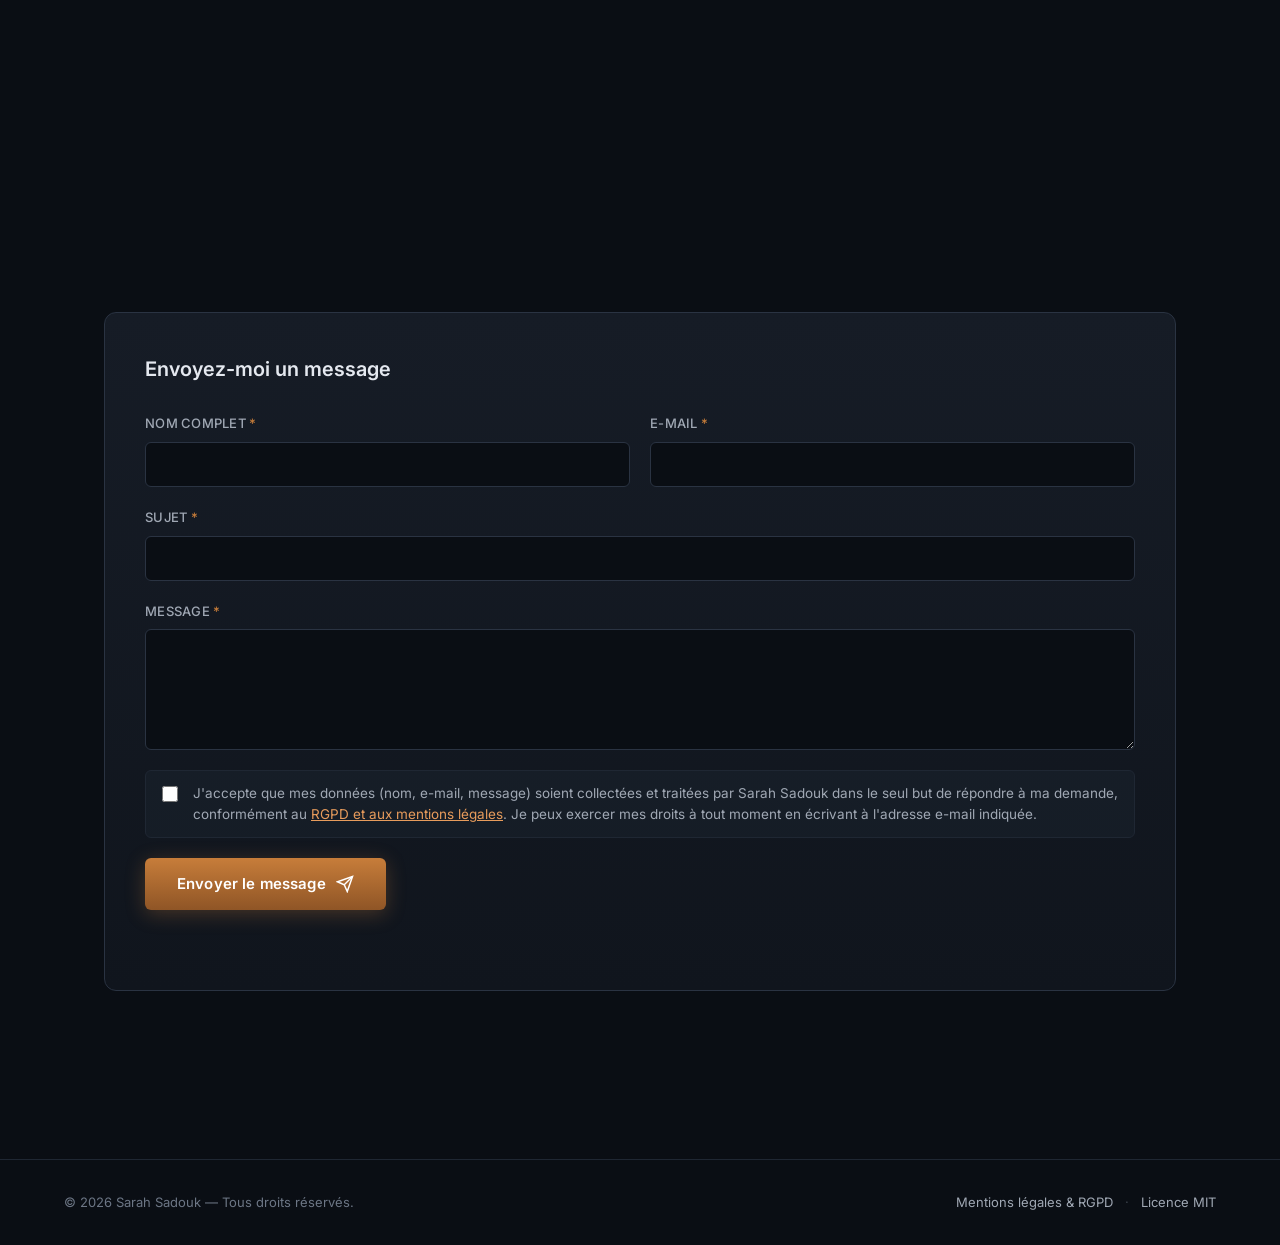
==== commit 675afaeb: "content(hero): simplify availability tag to 'Disponible'" ====
--- a/index.html
+++ b/index.html
@@ -160,7 +160,7 @@
       <div class="hero-content">
         <div class="hero-tag">
           <span class="pulse"></span>
-          Disponible pour opportunités d'emploi
+          Disponible
         </div>
         <h1 class="hero-title">
           <span class="title-line">Sarah</span>
